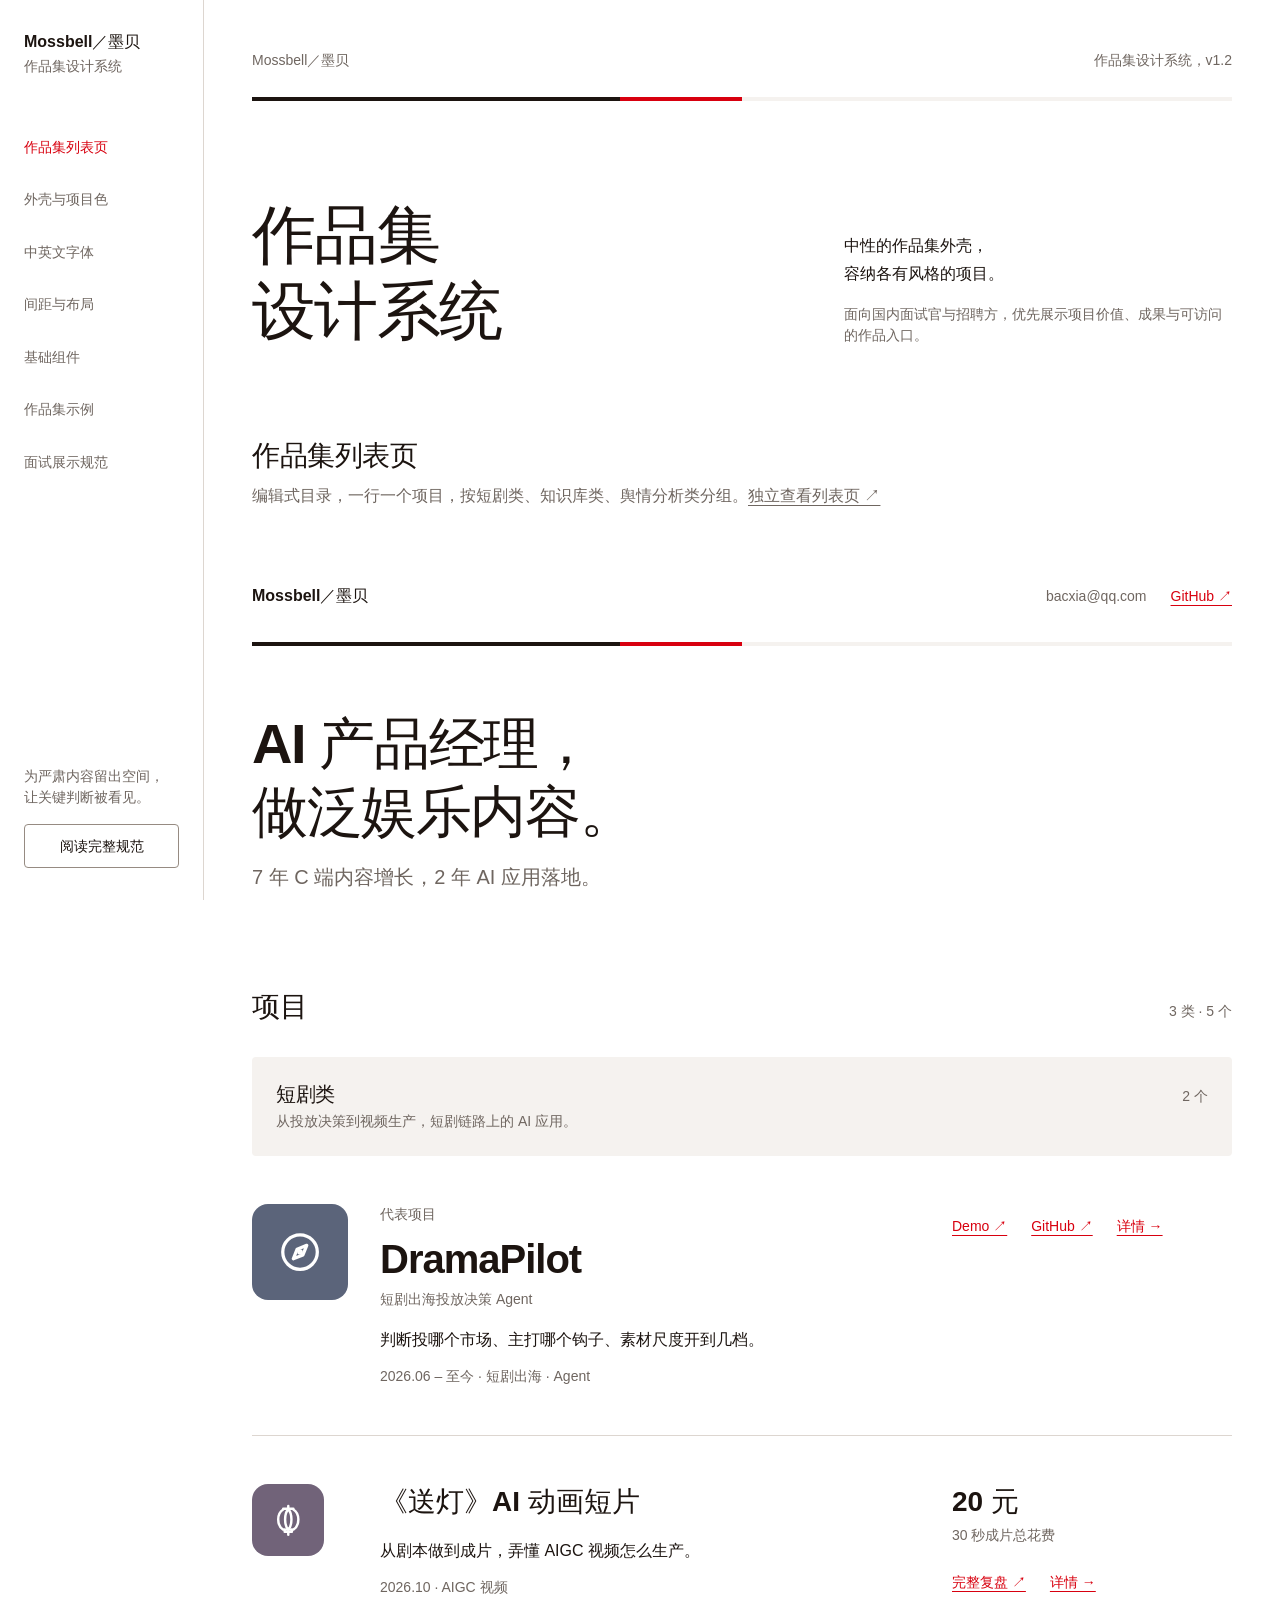
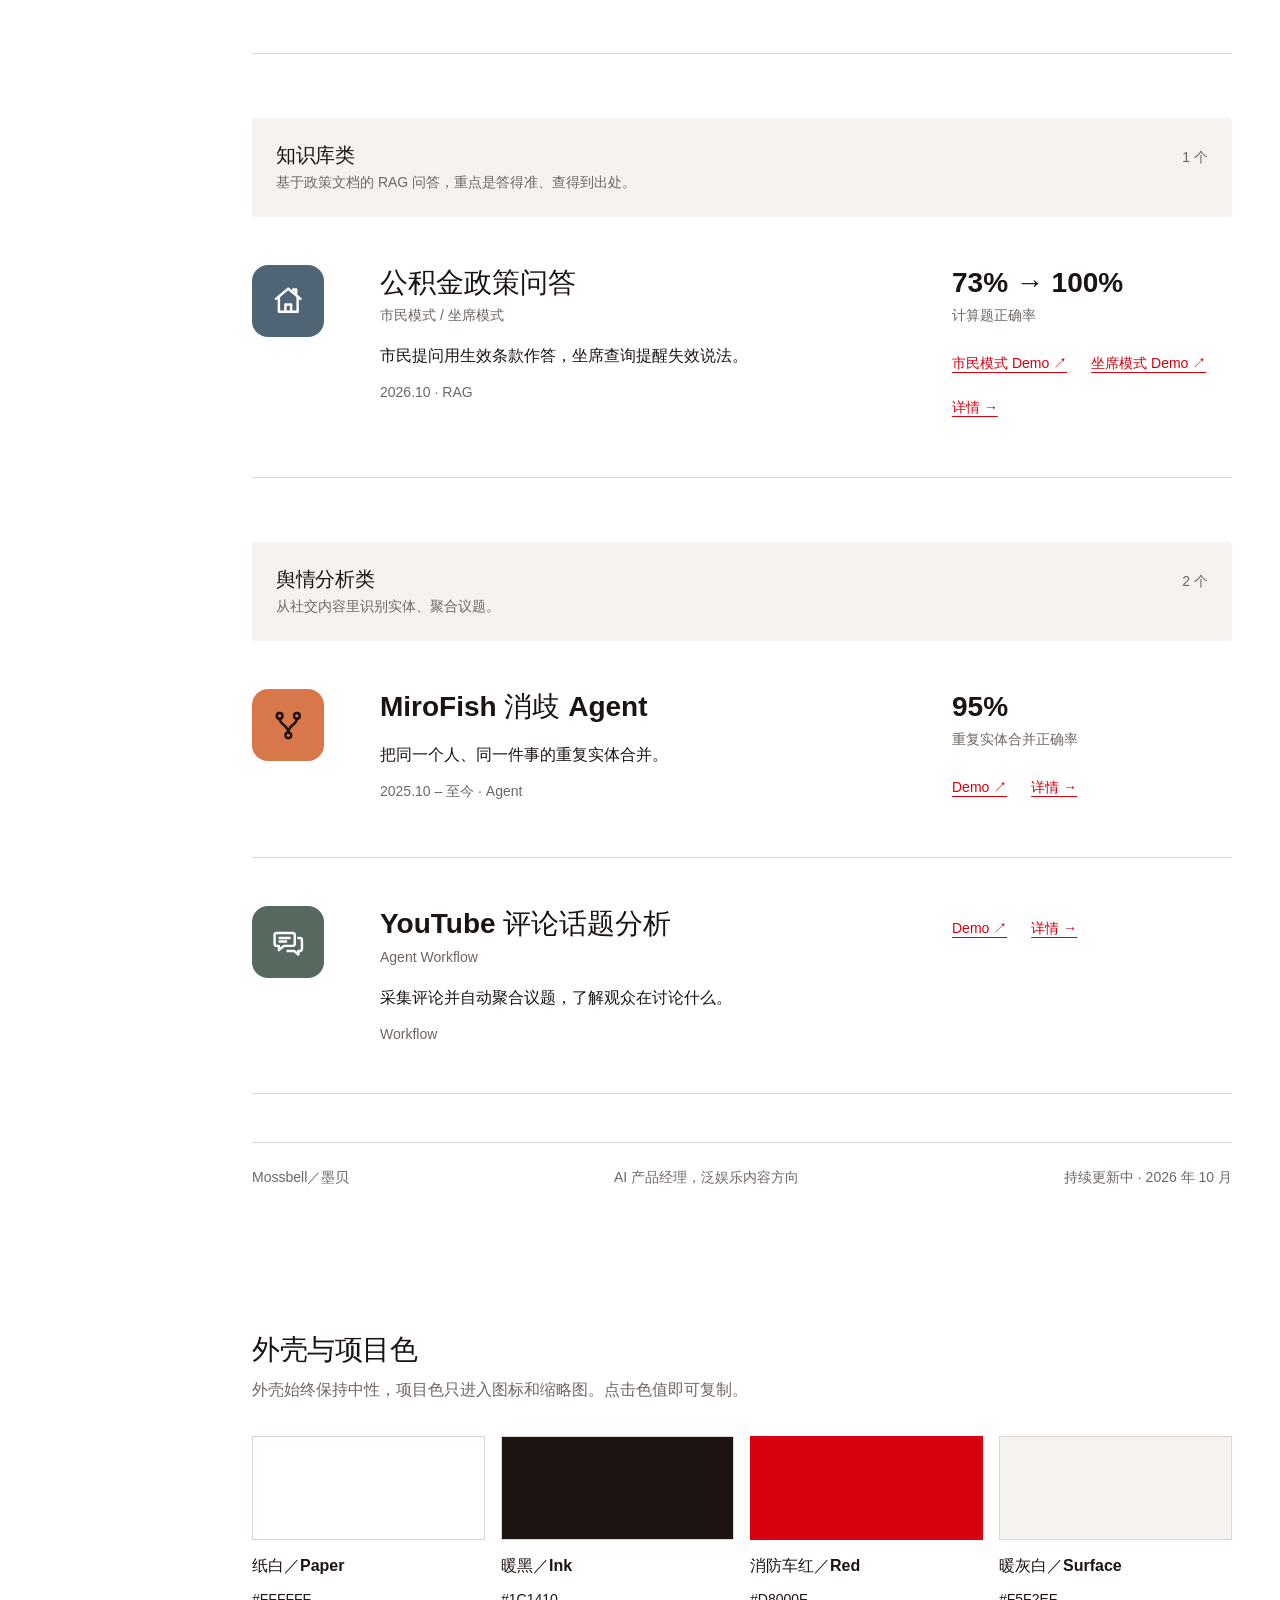
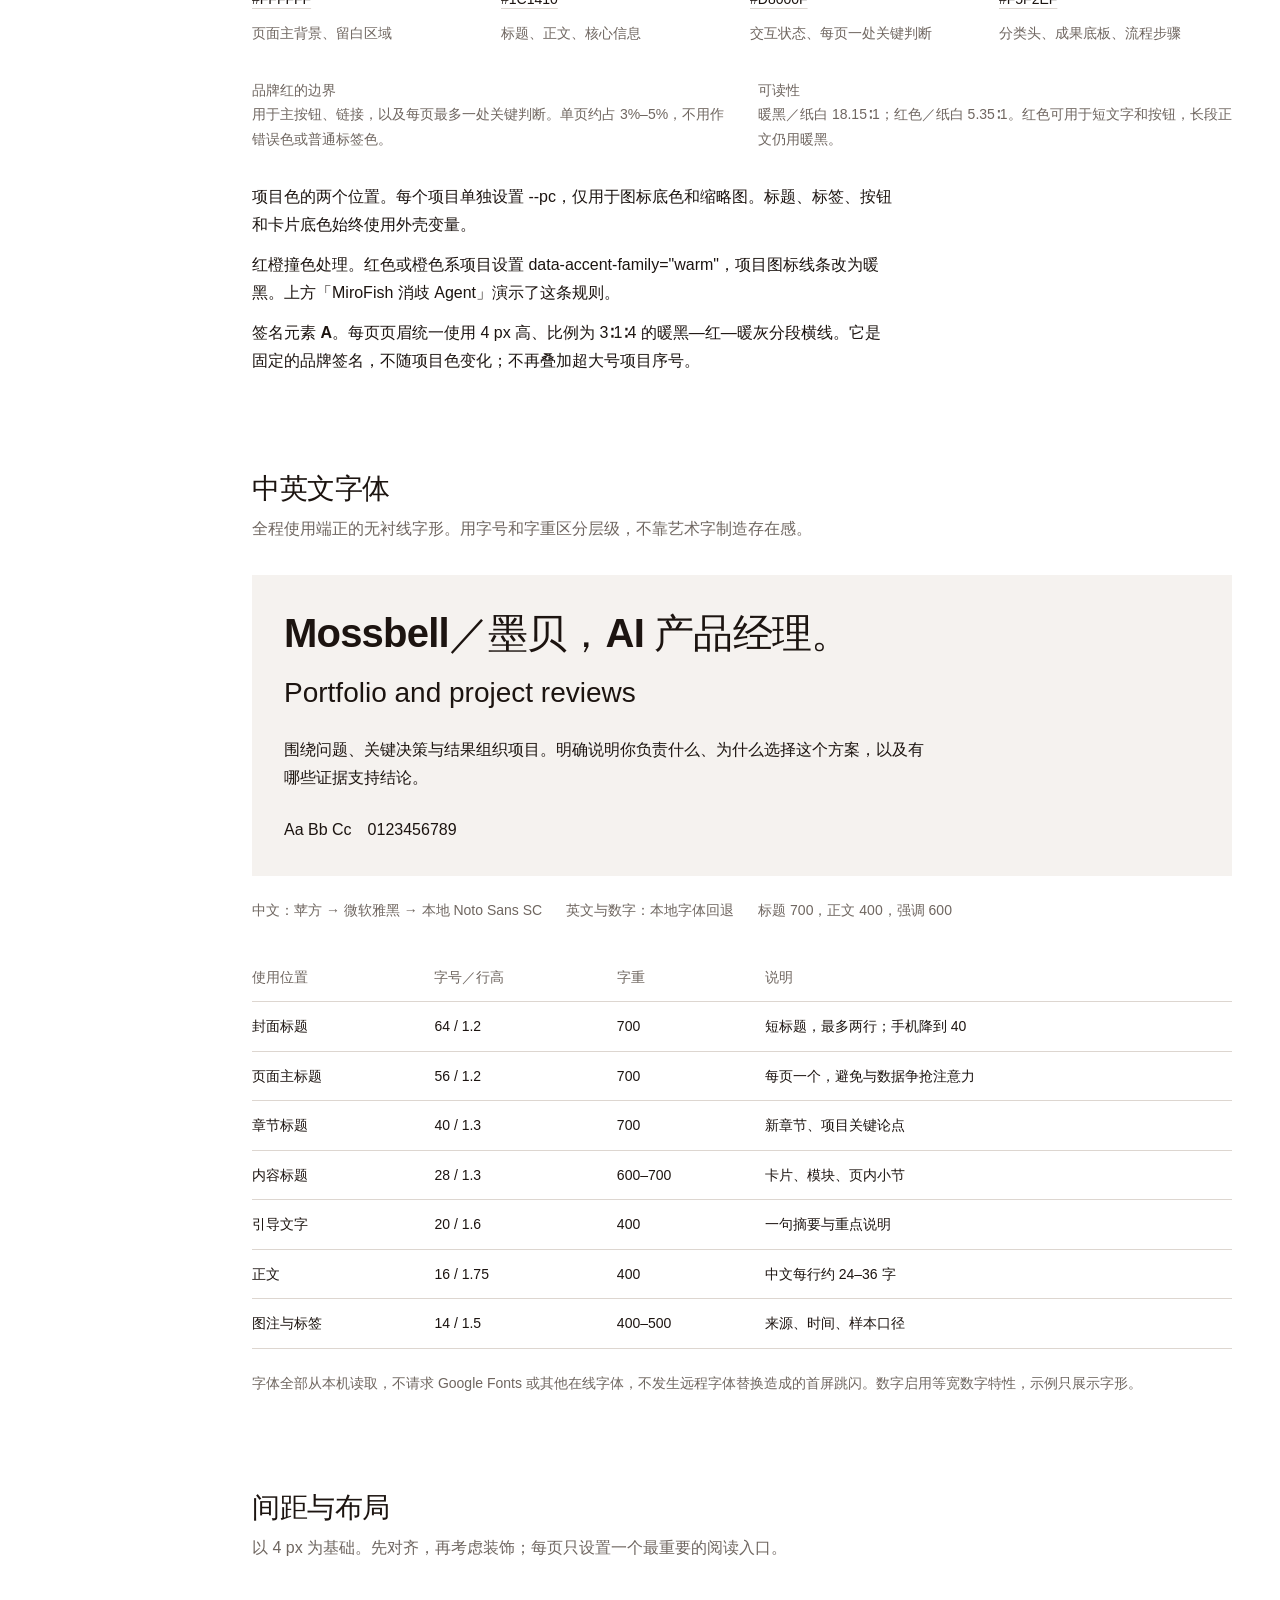
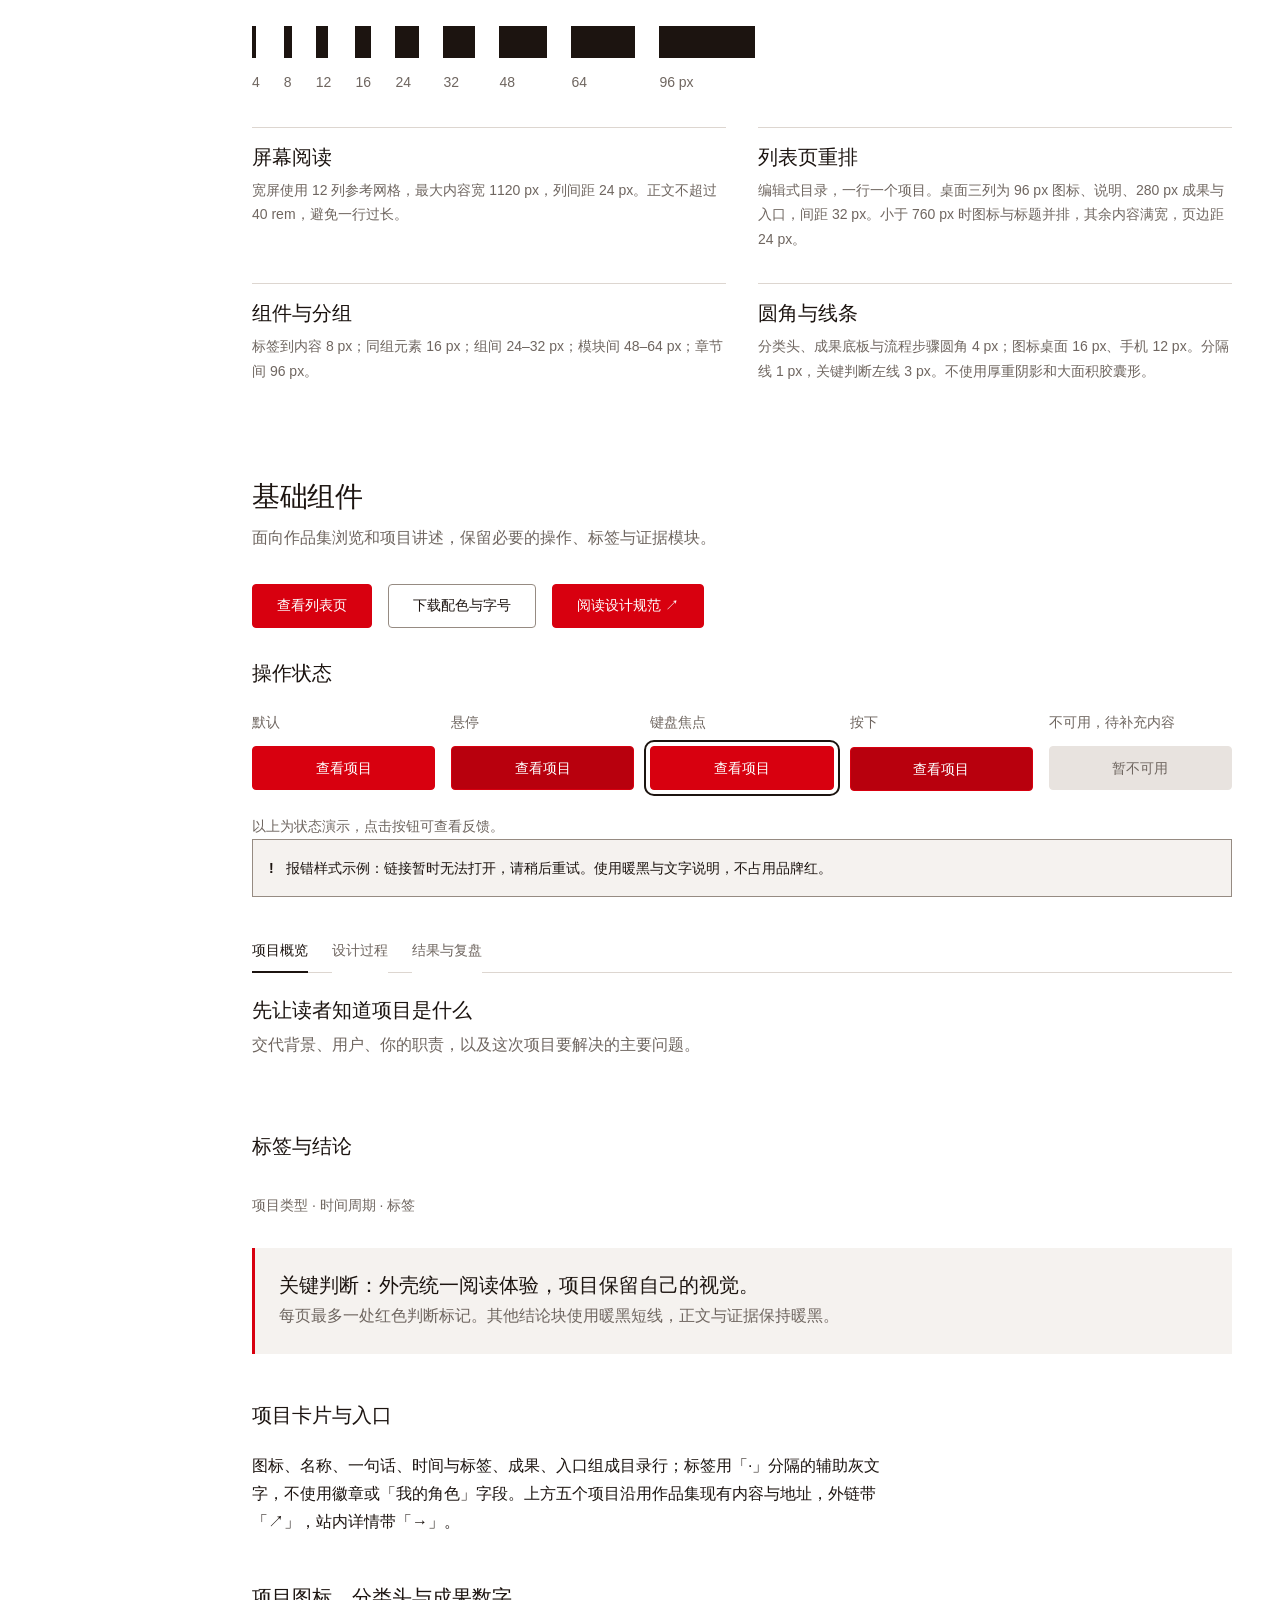
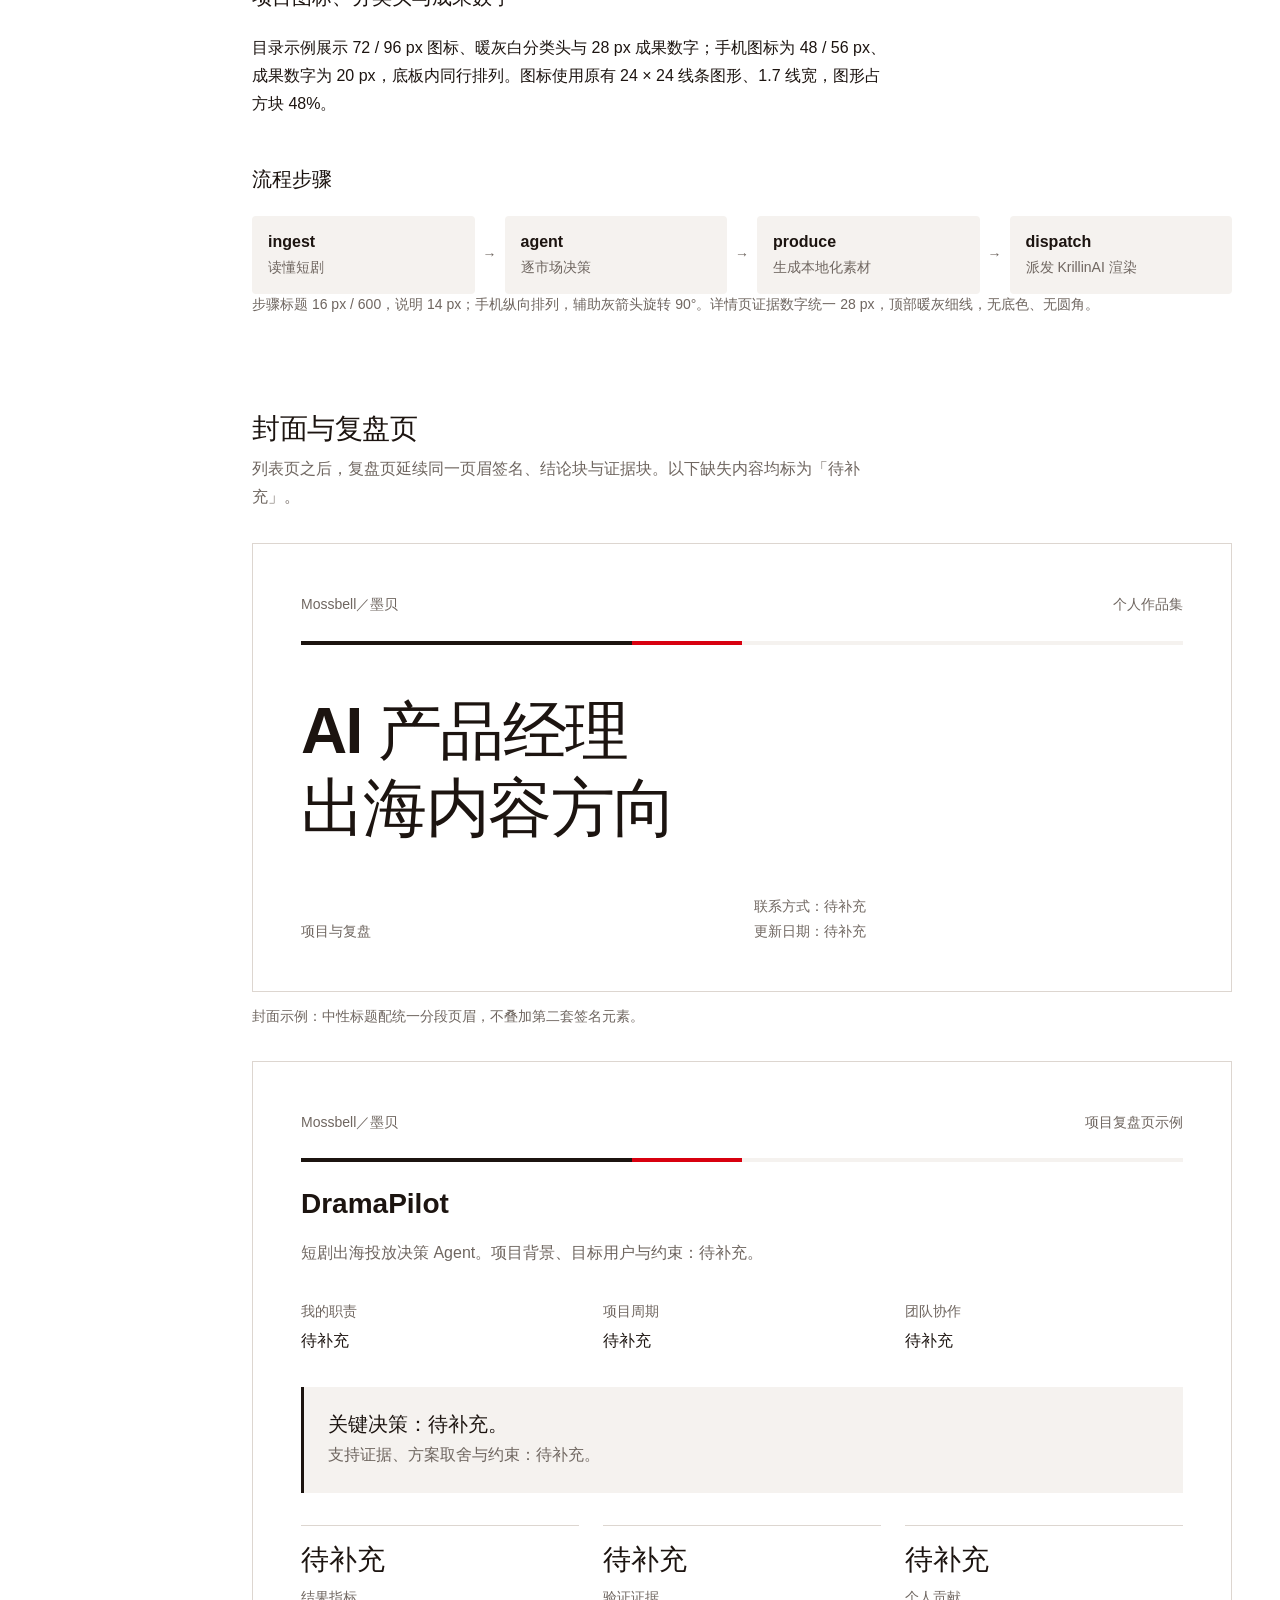
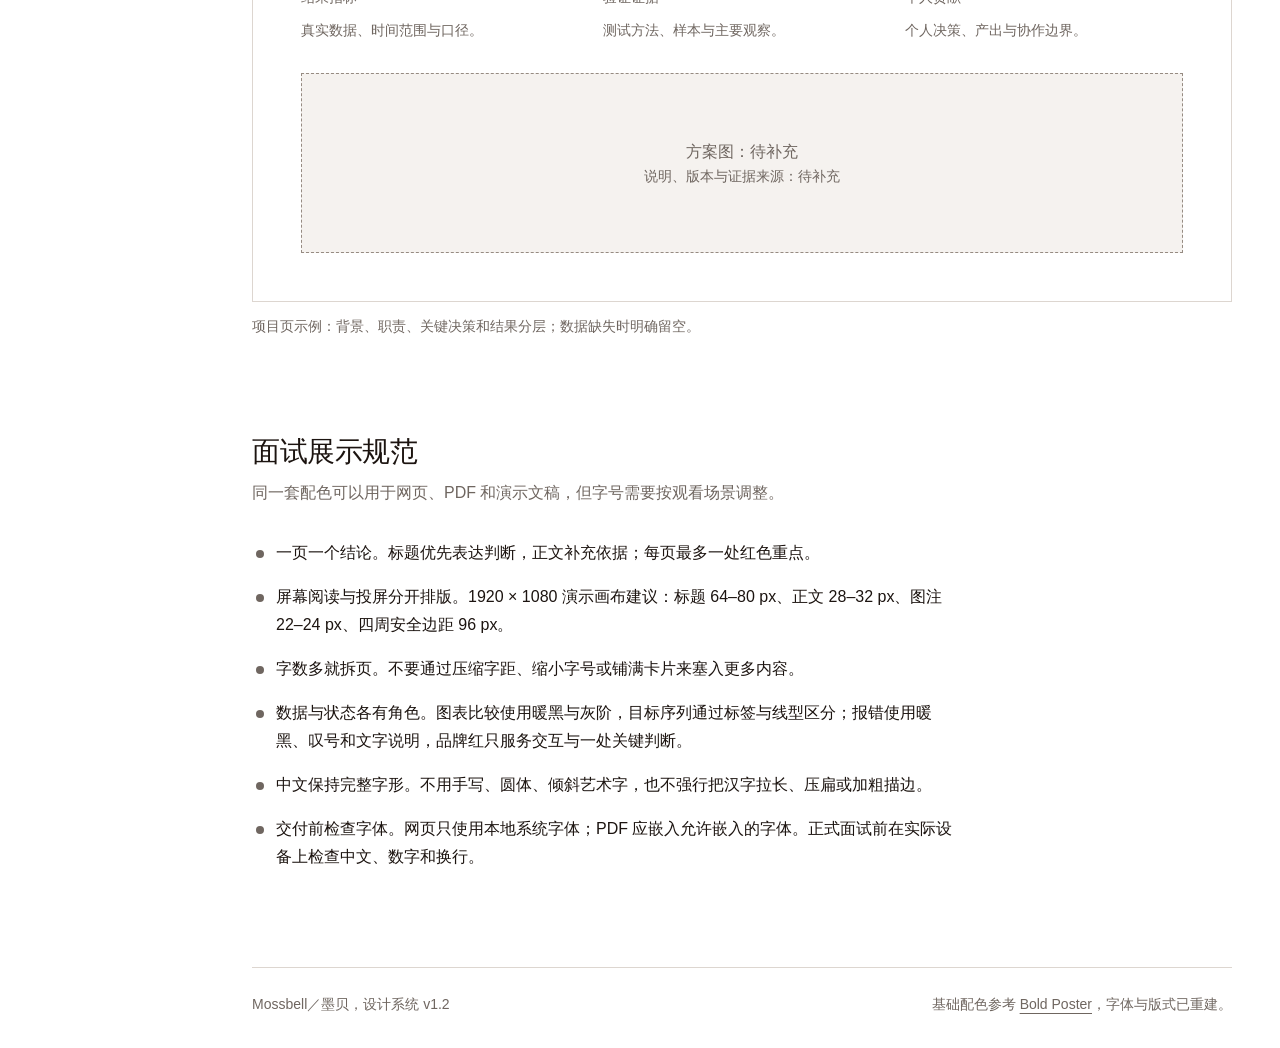
==== design-system/index.html @ 9df25ea1 "设计系统 v1.3 归入作品集仓库（design-system/） - 从本地 Codex 输出目录收进 index.html、components.css、tokens.css、tokens.jso" ====
<!doctype html>
<html lang="zh-CN">
<head>
  <meta charset="utf-8">
  <meta name="viewport" content="width=device-width, initial-scale=1">
  <meta name="description" content="Mossbell／墨贝，AI 产品经理，出海内容方向。作品集列表、项目卡片与个人设计系统。">
  <title>Mossbell／墨贝，作品集设计系统</title>
  <script>
    if (new URLSearchParams(location.search).get('view') === 'portfolio') {
      document.documentElement.dataset.view = 'portfolio';
      document.title = 'Mossbell／墨贝，项目作品集';
    }
  </script>
  <link rel="stylesheet" href="components.css">
</head>
<body>
  <a class="skip-link" href="#main">跳到正文</a>
  <aside class="rail">
    <a href="#main" class="rail-brand">Mossbell／墨贝<span>作品集设计系统</span></a>
    <nav aria-label="设计系统目录">
      <a href="#portfolio" aria-current="location">作品集列表页</a>
      <a href="#colors">外壳与项目色</a>
      <a href="#typography">中英文字体</a>
      <a href="#layout">间距与布局</a>
      <a href="#components">基础组件</a>
      <a href="#applications">作品集示例</a>
      <a href="#guidelines">面试展示规范</a>
    </nav>
    <div class="rail-bottom">
      <p class="caption muted">为严肃内容留出空间，<br>让关键判断被看见。</p>
      <a class="button button--secondary" href="design.md">阅读完整规范</a>
    </div>
  </aside>
  <main class="page" id="main">
    <div class="page-inner">
      <div class="doc-masthead"><div class="mast"><span>Mossbell／墨贝</span><span>作品集设计系统，v1.2</span></div><div class="brand-rule" aria-hidden="true"><span></span><span></span><span></span></div></div>
      <header class="hero">
        <div class="hero-grid">
          <h1>作品集<br>设计系统</h1>
          <div class="hero-note">
            <p>中性的作品集外壳，<br>容纳各有风格的项目。</p>
            <p class="caption muted">面向国内面试官与招聘方，优先展示项目价值、成果与可访问的作品入口。</p>
          </div>
        </div>
      </header>

      <section class="section portfolio-example" id="portfolio" aria-labelledby="portfolio-example-title">
        <header class="section-heading"><h2 id="portfolio-example-title">作品集列表页</h2><p>编辑式目录，一行一个项目，按短剧类、知识库类、舆情分析类分组。<a href="?view=portfolio">独立查看列表页 ↗</a></p></header>
<div class="portfolio-shell">
  <header class="portfolio-mast">
    <a class="portfolio-wordmark" href="#projects" data-back>Mossbell／墨贝</a>
    <span class="contact"><span class="mailtxt">bacxia@qq.com</span><a class="project-link" href="https://github.com/bacxia-web" target="_blank" rel="noopener noreferrer">GitHub ↗</a></span>
  </header>
  <div class="brand-rule"><span></span><span></span><span></span></div>

  <div id="view-home" data-view="home">
    <section class="portfolio-intro">
      <h1 class="portfolio-headline">AI 产品经理，<br>做泛娱乐内容。</h1>
      <p>7 年 C 端内容增长，2 年 AI 应用落地。</p>
    </section>
    <div class="portfolio-project-heading" id="projects"><h2>项目</h2><span>3 类 · 5 个</span></div>
    <section class="project-group">
      <header class="category-header"><div><h2>短剧类</h2><p>从投放决策到视频生产，短剧链路上的 AI 应用。</p></div><span>2 个</span></header>
      <article class="project-card project-card--featured">
        <div class="project-head"><div class="project-icon" style="--pc:#5B647A" aria-hidden="true"><svg viewBox="0 0 24 24" fill="none" stroke="currentColor" stroke-width="1.7" stroke-linecap="round" stroke-linejoin="round"><circle cx="12" cy="12" r="9"/><path d="M15.5 8.5l-2 5-5 2 2-5z"/><circle cx="12" cy="12" r="0.6" fill="currentColor"/></svg></div><div class="project-titles"><p class="project-kicker">代表项目</p><h3 class="project-title"><a href="#dramapilot" data-open="dramapilot">DramaPilot</a></h3><p class="project-subtitle">短剧出海投放决策 Agent</p></div></div>
        <div class="project-body"><p class="project-value">判断投哪个市场、主打哪个钩子、素材尺度开到几档。</p><p class="project-tags">2026.06 – 至今 · 短剧出海 · Agent</p></div>
        <div class="project-side"><div class="project-actions"><a class="project-link" href="https://bacxia-web.github.io/dramapilot/" target="_blank" rel="noopener noreferrer">Demo ↗</a><a class="project-link" href="https://github.com/bacxia-web/dramapilot" target="_blank" rel="noopener noreferrer">GitHub ↗</a><a class="project-link" href="#dramapilot" data-open="dramapilot">详情 →</a></div></div>
      </article>
      <article class="project-card">
        <div class="project-head"><div class="project-icon" style="--pc:#716379" aria-hidden="true"><svg viewBox="0 0 24 24" fill="none" stroke="currentColor" stroke-width="1.7" stroke-linecap="round" stroke-linejoin="round"><path d="M12 2v2"/><path d="M8.5 4h7"/><path d="M8.5 4.5C6 6 5 8.5 5 11.5s1 5.5 3.5 7h7c2.5-1.5 3.5-4 3.5-7s-1-5.5-3.5-7"/><path d="M12 4.5c-1.6 1.6-2.2 4-2.2 7s.6 5.4 2.2 7c1.6-1.6 2.2-4 2.2-7s-.6-5.4-2.2-7z"/><path d="M9.5 18.5v1.5h5v-1.5"/><path d="M12 20v2"/></svg></div><div class="project-titles"><h3 class="project-title"><a href="#songdeng" data-open="songdeng">《送灯》AI 动画短片</a></h3></div></div>
        <div class="project-body"><p class="project-value">从剧本做到成片，弄懂 AIGC 视频怎么生产。</p><p class="project-tags">2026.10 · AIGC 视频</p></div>
        <div class="project-side"><div class="project-metric"><b>20 元</b><span>30 秒成片总花费</span></div><div class="project-actions"><a class="project-link" href="https://claude.ai/artifact/AKAkkeycY9Vz9piFeL1i35" target="_blank" rel="noopener noreferrer">完整复盘 ↗</a><a class="project-link" href="#songdeng" data-open="songdeng">详情 →</a></div></div>
      </article>
    </section>

    <section class="project-group">
      <header class="category-header"><div><h2>知识库类</h2><p>基于政策文档的 RAG 问答，重点是答得准、查得到出处。</p></div><span>1 个</span></header>
      <article class="project-card">
        <div class="project-head"><div class="project-icon" style="--pc:#4F6475" aria-hidden="true"><svg viewBox="0 0 24 24" fill="none" stroke="currentColor" stroke-width="1.7" stroke-linecap="round" stroke-linejoin="round"><path d="M3.5 11L12 4l8.5 7"/><path d="M5.5 9.5V20h13V9.5"/><path d="M10 20v-5h4v5"/><path d="M15.5 6.2V4.5h2v3.3"/></svg></div><div class="project-titles"><h3 class="project-title"><a href="#housing-fund" data-open="housing-fund">公积金政策问答</a></h3><p class="project-subtitle">市民模式 / 坐席模式</p></div></div>
        <div class="project-body"><p class="project-value">市民提问用生效条款作答，坐席查询提醒失效说法。</p><p class="project-tags">2026.10 · RAG</p></div>
        <div class="project-side"><div class="project-metric"><b>73% → 100%</b><span>计算题正确率</span></div><div class="project-actions"><a class="project-link" href="https://udify.app/chat/VSRTF28HFS4vVqmw" target="_blank" rel="noopener noreferrer">市民模式 Demo ↗</a><a class="project-link" href="https://udify.app/chat/d6lBpDCqiYpZsMNn" target="_blank" rel="noopener noreferrer">坐席模式 Demo ↗</a><a class="project-link" href="#housing-fund" data-open="housing-fund">详情 →</a></div></div>
      </article>
    </section>

    <section class="project-group">
      <header class="category-header"><div><h2>舆情分析类</h2><p>从社交内容里识别实体、聚合议题。</p></div><span>2 个</span></header>
      <article class="project-card" data-accent-family="warm">
        <div class="project-head"><div class="project-icon" style="--pc:#D8784A" aria-hidden="true"><svg viewBox="0 0 24 24" fill="none" stroke="currentColor" stroke-width="1.7" stroke-linecap="round" stroke-linejoin="round"><circle cx="6" cy="5.5" r="2"/><circle cx="18" cy="5.5" r="2"/><circle cx="12" cy="19" r="2"/><path d="M6 7.5c0 4 6 4.5 6 9.5"/><path d="M18 7.5c0 4-6 4.5-6 9.5"/></svg></div><div class="project-titles"><h3 class="project-title"><a href="#mirofish" data-open="mirofish">MiroFish 消歧 Agent</a></h3></div></div>
        <div class="project-body"><p class="project-value">把同一个人、同一件事的重复实体合并。</p><p class="project-tags">2025.10 – 至今 · Agent</p></div>
        <div class="project-side"><div class="project-metric"><b>95%</b><span>重复实体合并正确率</span></div><div class="project-actions"><a class="project-link" href="https://bit.ly/mirofish-demo" target="_blank" rel="noopener noreferrer">Demo ↗</a><a class="project-link" href="#mirofish" data-open="mirofish">详情 →</a></div></div>
      </article>
      <article class="project-card">
        <div class="project-head"><div class="project-icon" style="--pc:#55695F" aria-hidden="true"><svg viewBox="0 0 24 24" fill="none" stroke="currentColor" stroke-width="1.7" stroke-linecap="round" stroke-linejoin="round"><path d="M4 5.5h11a1.5 1.5 0 0 1 1.5 1.5v6A1.5 1.5 0 0 1 15 14.5H9l-3.5 3v-3H4A1.5 1.5 0 0 1 2.5 13V7A1.5 1.5 0 0 1 4 5.5z"/><path d="M19 9h1A1.5 1.5 0 0 1 21.5 10.5v6A1.5 1.5 0 0 1 20 18h-1v2.5L16 18h-4.5"/><path d="M6 9h7M6 11.5h4.5"/></svg></div><div class="project-titles"><h3 class="project-title"><a href="#youtube" data-open="youtube">YouTube 评论话题分析</a></h3><p class="project-subtitle">Agent Workflow</p></div></div>
        <div class="project-body"><p class="project-value">采集评论并自动聚合议题，了解观众在讨论什么。</p><p class="project-tags">Workflow</p></div>
        <div class="project-side"><div class="project-actions"><a class="project-link" href="https://bit.ly/ytb-insight" target="_blank" rel="noopener noreferrer">Demo ↗</a><a class="project-link" href="#youtube" data-open="youtube">详情 →</a></div></div>
      </article>
    </section>

  </div>

  <article class="detail" id="view-dramapilot" data-view="dramapilot" hidden>
    <a class="project-link" href="#projects" data-back>← 全部项目</a>
    <header class="dhead"><div class="project-icon project-icon--large" style="--pc:#5B647A" aria-hidden="true"><svg viewBox="0 0 24 24" fill="none" stroke="currentColor" stroke-width="1.7" stroke-linecap="round" stroke-linejoin="round"><circle cx="12" cy="12" r="9"/><path d="M15.5 8.5l-2 5-5 2 2-5z"/><circle cx="12" cy="12" r="0.6" fill="currentColor"/></svg></div><div class="project-titles"><h1>DramaPilot · 短剧出海投放决策 Agent</h1><p class="project-tags">2026.06 – 至今 · 短剧出海 · Agent</p></div></header>
    <p class="dsum">给一部国内短剧，Agent 盘点它的钩子，判断投哪个市场、主打哪个钩子、素材尺度开到几档，采纳后一键生成本地化素材并派发渲染。</p>
    <div class="project-actions dlinks"><a class="button" href="https://bacxia-web.github.io/dramapilot/" target="_blank" rel="noopener noreferrer">Demo ↗</a><a class="button button--secondary" href="https://github.com/bacxia-web/dramapilot" target="_blank" rel="noopener noreferrer">GitHub ↗</a></div>
    <section class="dsec"><h2>核心逻辑</h2><div class="mode"><div class="flow-steps"><div class="flow-step"><strong>ingest</strong><span>读懂短剧</span></div><span class="flow-arrow" aria-hidden="true">→</span><div class="flow-step"><strong>agent</strong><span>逐市场决策</span></div><span class="flow-arrow" aria-hidden="true">→</span><div class="flow-step"><strong>produce</strong><span>生成本地化素材</span></div><span class="flow-arrow" aria-hidden="true">→</span><div class="flow-step"><strong>dispatch</strong><span>派发 KrillinAI 渲染</span></div></div></div></section><section class="dsec"><h2>关键做法与取舍</h2><div class="callout callout--key"><strong>切决策，不卷生成</strong><p>渲染交给开源 KrillinAI，自己只做决策层。</p></div><div class="mode"><ul class="note-list"><li>4 段全链路打通。</li><li>4 × 5 级：爽 / 恨 / 欲 / 贪四类情绪钩子，按 1–5 级打强度。</li><li>每个市场出 2 版素材：激进冲量版和保守保户版。</li><li>钩子强度 × 平台合规双维评估：合规风险超过 3 级的钩子在该市场禁用，换钩子再投，不直接否掉市场。</li><li>从业者访谈后改方向：投手要的是把尺度推到平台红线，v2 把「敏感点提示」改成分市场的钩子资产；AI-as-Judge 自检乐观偏差和红线越界，并估算 ROAS 与成本。</li></ul></div></section>
  </article>
  <article class="detail" id="view-songdeng" data-view="songdeng" hidden>
    <a class="project-link" href="#projects" data-back>← 全部项目</a>
    <header class="dhead"><div class="project-icon project-icon--large" style="--pc:#716379" aria-hidden="true"><svg viewBox="0 0 24 24" fill="none" stroke="currentColor" stroke-width="1.7" stroke-linecap="round" stroke-linejoin="round"><path d="M12 2v2"/><path d="M8.5 4h7"/><path d="M8.5 4.5C6 6 5 8.5 5 11.5s1 5.5 3.5 7h7c2.5-1.5 3.5-4 3.5-7s-1-5.5-3.5-7"/><path d="M12 4.5c-1.6 1.6-2.2 4-2.2 7s.6 5.4 2.2 7c1.6-1.6 2.2-4 2.2-7s-.6-5.4-2.2-7z"/><path d="M9.5 18.5v1.5h5v-1.5"/><path d="M12 20v2"/></svg></div><div class="project-titles"><h1>《送灯》AI 动画短片全流程实操</h1><p class="project-tags">2026.10 · AIGC 视频</p></div></header>
    <p class="dsum">为了弄懂 AIGC 视频怎么生产，从剧本做到成片：30 秒、4 个镜头、原创角色。</p>
    <div class="project-actions dlinks"><a class="button" href="https://claude.ai/artifact/AKAkkeycY9Vz9piFeL1i35" target="_blank" rel="noopener noreferrer">完整复盘 ↗</a></div>
    <section class="dsec"><h2>核心逻辑</h2><div class="mode"><div class="flow-steps"><div class="flow-step"><strong>剧本与分镜</strong></div><span class="flow-arrow" aria-hidden="true">→</span><div class="flow-step"><strong>角色与比例设定图</strong></div><span class="flow-arrow" aria-hidden="true">→</span><div class="flow-step"><strong>首帧图</strong></div><span class="flow-arrow" aria-hidden="true">→</span><div class="flow-step"><strong>图生视频</strong></div><span class="flow-arrow" aria-hidden="true">→</span><div class="flow-step"><strong>剪辑配音</strong></div></div></div></section><section class="dsec"><h2>亮点数据</h2><div class="evidence"><div class="evidence-item"><b class="evidence-value">30 秒</b><p>成片，4 个镜头、原创角色</p></div><div class="evidence-item"><b class="evidence-value">20 元</b><p>总花费，主要花在视频的反复抽卡上</p></div></div></section><section class="dsec"><h2>关键做法与取舍</h2><div class="callout callout--key"><strong>先定完所有首帧，再批量生成视频</strong><p>改图便宜，改视频贵。</p></div><div class="mode"><ul class="note-list"><li>次要角色也要提前做设定图：三角色同框的镜头抽了 4 次才成，原因是没定身高比例、背景道具没做设定。</li></ul></div></section>
  </article>
  <article class="detail" id="view-housing-fund" data-view="housing-fund" hidden>
    <a class="project-link" href="#projects" data-back>← 全部项目</a>
    <header class="dhead"><div class="project-icon project-icon--large" style="--pc:#4F6475" aria-hidden="true"><svg viewBox="0 0 24 24" fill="none" stroke="currentColor" stroke-width="1.7" stroke-linecap="round" stroke-linejoin="round"><path d="M3.5 11L12 4l8.5 7"/><path d="M5.5 9.5V20h13V9.5"/><path d="M10 20v-5h4v5"/><path d="M15.5 6.2V4.5h2v3.3"/></svg></div><div class="project-titles"><h1>公积金政策问答</h1><p class="project-tags">2026.10 · RAG</p></div></header>
    <p class="dsum">同一个知识库、两种用法：市民模式过滤失效条款，坐席模式把它找出来标红。</p>
    <div class="project-actions dlinks"><a class="button" href="https://udify.app/chat/VSRTF28HFS4vVqmw" target="_blank" rel="noopener noreferrer">市民模式 Demo ↗</a><a class="button button--secondary" href="https://udify.app/chat/d6lBpDCqiYpZsMNn" target="_blank" rel="noopener noreferrer">坐席模式 Demo ↗</a></div>
    <section class="dsec"><h2>核心逻辑</h2><div class="mode"><h3>市民模式</h3><p class="mode-sum">基于 Dify 搭建的北京住房公积金政策问答，市民直接提问，只用生效条款作答、注明出处，缺信息先追问，答不了转人工。</p><div class="flow-steps"><div class="flow-step"><strong>问题分类</strong><span>政策咨询 / 分中心缴存 / 个人查询 / 超出范围 / 违规套取</span></div><span class="flow-arrow" aria-hidden="true">→</span><div class="flow-step"><strong>按元数据检索</strong><span>只取生效、且非国管体系的条款</span></div><span class="flow-arrow" aria-hidden="true">→</span><div class="flow-step"><strong>代码计算额度</strong><span>先提取参数</span></div><span class="flow-arrow" aria-hidden="true">→</span><div class="flow-step"><strong>大模型按依据作答</strong><span>标注来源</span></div></div></div><div class="mode"><h3>坐席模式</h3><p class="mode-sum">给 12329 热线坐席用的辅助助手，输入市民诉求，输出参考答案、原文出处、推荐话术，并提醒哪些说法已失效。</p><div class="flow-steps"><div class="flow-step"><strong>坐席录入诉求</strong></div><span class="flow-arrow" aria-hidden="true">→</span><div class="flow-step"><strong>检索</strong><span>不过滤失效条款，故意找出旧规定</span></div><span class="flow-arrow" aria-hidden="true">→</span><div class="flow-step"><strong>代码计算额度</strong></div><span class="flow-arrow" aria-hidden="true">→</span><div class="flow-step"><strong>按固定五段输出</strong><span>诉求 / 参考答案 / 推荐话术 / 需追问 / 已失效条款提醒</span></div></div></div></section><section class="dsec"><h2>亮点数据</h2><div class="evidence"><div class="evidence-item"><b class="evidence-value">73% → 100%</b><p>计算题正确率（5 道计算题 × 每题 3 次），把装修提取、贷款额度、租房提取的公式计算从大模型交给代码</p></div><div class="evidence-item"><b class="evidence-value">9/9</b><p>陷阱题实测全部通过（含过期条款、计算、体系分流、拒答、追问、坐席题）</p></div><div class="evidence-item"><b class="evidence-value">约 12 秒</b><p>平均响应时间，推理强度调低后，原来约 30 秒</p></div></div><p class="note">8 个官方来源整理成 46 条政策，其中 3 条已失效并标注替代关系。</p></section><section class="dsec"><h2>关键做法与取舍</h2><div class="callout callout--key"><strong>同一个知识库、两种用法</strong><p>市民模式把失效条款过滤掉，坐席模式把它找出来标红。</p></div><div class="mode"><h3>市民模式</h3><ul class="note-list"><li>每条政策带元数据：发布日期、生效 / 失效、适用体系（北京市 / 国管 / 全国）、来源类型（官方原文 / 媒体转述）。</li><li>实测发现：不开过滤时，已失效的「无发票每月 1500 元」条款在检索结果中排第 2；开启过滤后不再出现。</li><li>查个人数据、超出范围、违规套取三类问题走固定话术，不经过大模型。</li></ul></div><div class="mode"><h3>坐席模式</h3><ul class="note-list"><li>市民可能拿着旧说法来问（例如「以前每季度到账 4500 元」），坐席需要知道旧规定是什么、被哪条替代。</li><li>回答给坐席看，不直接给市民，中间有人把关。</li></ul></div></section><section class="dsec"><h2>踩过的坑</h2><ul class="note-list"><li>元数据手工填错（来源编号、日期）→ 结论：生产环境应由系统按字段自动生成标签。</li><li>免费向量额度用完导致检索全空 → 换向量模型后维度不匹配 → 重建知识库。</li><li>提速后模型先写结论再算，出现「先写 30 万再改口 25 万」→ 做对照实验，计算交给代码。</li><li>免费的 Flash 模型拥堵，实测比旗舰模型还慢 → 选模型看实测而不是看名字。</li></ul></section><p class="notice">个人作品演示，非官方服务，政策以北京住房公积金管理中心公布为准。</p>
  </article>
  <article class="detail" id="view-mirofish" data-view="mirofish" data-accent-family="warm" hidden>
    <a class="project-link" href="#projects" data-back>← 全部项目</a>
    <header class="dhead"><div class="project-icon project-icon--large" style="--pc:#D8784A" aria-hidden="true"><svg viewBox="0 0 24 24" fill="none" stroke="currentColor" stroke-width="1.7" stroke-linecap="round" stroke-linejoin="round"><circle cx="6" cy="5.5" r="2"/><circle cx="18" cy="5.5" r="2"/><circle cx="12" cy="19" r="2"/><path d="M6 7.5c0 4 6 4.5 6 9.5"/><path d="M18 7.5c0 4-6 4.5-6 9.5"/></svg></div><div class="project-titles"><h1>MiroFish 消歧 Agent</h1><p class="project-tags">2025.10 – 至今 · Agent</p></div></header>
    <p class="dsum">社交舆论模拟系统里的实体消歧模块，把同一个人、同一件事的重复实体合并。</p>
    <div class="project-actions dlinks"><a class="button" href="https://bit.ly/mirofish-demo" target="_blank" rel="noopener noreferrer">Demo ↗</a></div>
    <section class="dsec"><h2>核心逻辑</h2><div class="mode"><div class="flow-steps"><div class="flow-step"><strong>消歧</strong></div><span class="flow-arrow" aria-hidden="true">→</span><div class="flow-step"><strong>决策</strong></div><span class="flow-arrow" aria-hidden="true">→</span><div class="flow-step"><strong>执行</strong></div></div></div><p class="note">关键节点留人工确认（human-in-the-loop）。</p></section><section class="dsec"><h2>亮点数据</h2><div class="evidence"><div class="evidence-item"><b class="evidence-value">95%</b><p>重复实体合并正确率</p></div><div class="evidence-item"><b class="evidence-value">−31%</b><p>Token 用量</p></div><div class="evidence-item"><b class="evidence-value">−46%</b><p>调用费用</p></div></div></section><section class="dsec"><h2>关键做法与取舍</h2><div class="callout callout--key"><strong>先建评估再迭代</strong><p>开发前先定正确率口径和测试集。</p></div><div class="mode"><ul class="note-list"><li>分环节核算 ROI，从三处降本：上下文（长文本先摘要、只传核心项）、步骤（裁掉不必要环节）、调度（批量并发、公共缓存、动态提前跳轮）。</li></ul></div></section>
  </article>
  <article class="detail" id="view-youtube" data-view="youtube" hidden>
    <a class="project-link" href="#projects" data-back>← 全部项目</a>
    <header class="dhead"><div class="project-icon project-icon--large" style="--pc:#55695F" aria-hidden="true"><svg viewBox="0 0 24 24" fill="none" stroke="currentColor" stroke-width="1.7" stroke-linecap="round" stroke-linejoin="round"><path d="M4 5.5h11a1.5 1.5 0 0 1 1.5 1.5v6A1.5 1.5 0 0 1 15 14.5H9l-3.5 3v-3H4A1.5 1.5 0 0 1 2.5 13V7A1.5 1.5 0 0 1 4 5.5z"/><path d="M19 9h1A1.5 1.5 0 0 1 21.5 10.5v6A1.5 1.5 0 0 1 20 18h-1v2.5L16 18h-4.5"/><path d="M6 9h7M6 11.5h4.5"/></svg></div><div class="project-titles"><h1>YouTube 评论话题分析</h1><p class="project-tags">Workflow</p></div></header>
    <p class="dsum">采集一个视频下的评论，自动聚合成议题，告诉你观众在讨论什么。</p>
    <div class="project-actions dlinks"><a class="button" href="https://bit.ly/ytb-insight" target="_blank" rel="noopener noreferrer">Demo ↗</a></div>
    <section class="dsec"><h2>核心逻辑</h2><div class="mode"><div class="flow-steps"><div class="flow-step"><strong>调度层</strong></div><span class="flow-arrow" aria-hidden="true">→</span><div class="flow-step"><strong>推理层</strong><span>本地 Qwen</span></div><span class="flow-arrow" aria-hidden="true">→</span><div class="flow-step"><strong>工具层</strong><span>YouTube Data API</span></div></div></div></section><section class="dsec"><h2>关键做法与取舍</h2><div class="callout callout--key"><strong>换场景只换工具层</strong><p>调度、推理、工具三层分开，换一个场景只需替换工具层。</p></div><div class="mode"><ul class="note-list"><li>2 个已验证场景：播客总结、评论议题聚合。</li><li>0 元成本：推理跑在本地 Qwen，采集用官方免费 API。</li><li>失败归因机制：每次失败都能定位是调度、推理还是工具出的问题。</li><li>小红书评论采集被风控卡住后，转到有官方 API 的 YouTube。</li></ul></div></section>
  </article>

  <footer class="portfolio-footer"><span>Mossbell／墨贝</span><span class="mail">bacxia@qq.com</span><span>AI 产品经理，泛娱乐内容方向</span><span>持续更新中 · 2026 年 10 月</span></footer>
</div>
      </section>

      <section class="section" id="colors" aria-labelledby="colors-title">
        <header class="section-heading"><h2 id="colors-title">外壳与项目色</h2><p>外壳始终保持中性，项目色只进入图标和缩略图。点击色值即可复制。</p></header>
        <div class="palette">
          <article class="palette-item"><div class="swatch swatch--paper"></div><h3>纸白／Paper</h3><button class="copy-hex" data-copy="#FFFFFF" aria-label="复制纸白色值 #FFFFFF">#FFFFFF</button><p>页面主背景、留白区域</p></article>
          <article class="palette-item"><div class="swatch swatch--ink"></div><h3>暖黑／Ink</h3><button class="copy-hex" data-copy="#1C1410" aria-label="复制暖黑色值 #1C1410">#1C1410</button><p>标题、正文、核心信息</p></article>
          <article class="palette-item"><div class="swatch swatch--accent"></div><h3>消防车红／Red</h3><button class="copy-hex" data-copy="#D8000F" aria-label="复制消防车红色值 #D8000F">#D8000F</button><p>交互状态、每页一处关键判断</p></article>
          <article class="palette-item"><div class="swatch swatch--surface"></div><h3>暖灰白／Surface</h3><button class="copy-hex" data-copy="#F5F2EF" aria-label="复制暖灰白色值 #F5F2EF">#F5F2EF</button><p>分类头、成果底板、流程步骤</p></article>
        </div>
        <div class="usage-note">
          <p><strong>品牌红的边界</strong><br>用于主按钮、链接，以及每页最多一处关键判断。单页约占 3%–5%，不用作错误色或普通标签色。</p>
          <p><strong>可读性</strong><br>暖黑／纸白 18.15∶1；红色／纸白 5.35∶1。红色可用于短文字和按钮，长段正文仍用暖黑。</p>
        </div>
        <div class="project-policy body-copy"><p><strong>项目色的两个位置。</strong>每个项目单独设置 <code>--pc</code>，仅用于图标底色和缩略图。标题、标签、按钮和卡片底色始终使用外壳变量。</p><p><strong>红橙撞色处理。</strong>红色或橙色系项目设置 <code>data-accent-family="warm"</code>，项目图标线条改为暖黑。上方「MiroFish 消歧 Agent」演示了这条规则。</p><p><strong>签名元素 A。</strong>每页页眉统一使用 4 px 高、比例为 3∶1∶4 的暖黑—红—暖灰分段横线。它是固定的品牌签名，不随项目色变化；不再叠加超大号项目序号。</p></div>
      </section>

      <section class="section" id="typography" aria-labelledby="type-title">
        <header class="section-heading"><h2 id="type-title">中英文字体</h2><p>全程使用端正的无衬线字形。用字号和字重区分层级，不靠艺术字制造存在感。</p></header>
        <div class="type-specimen">
          <p class="type-cn">Mossbell／墨贝，AI 产品经理。</p>
          <p class="type-en" lang="en">Portfolio and project reviews</p>
          <p class="type-sample">围绕问题、关键决策与结果组织项目。明确说明你负责什么、为什么选择这个方案，以及有哪些证据支持结论。</p>
          <p class="type-sample tnum">Aa Bb Cc　0123456789</p>
        </div>
        <div class="font-caption caption muted"><span>中文：苹方 → 微软雅黑 → 本地 Noto Sans SC</span><span>英文与数字：本地字体回退</span><span>标题 700，正文 400，强调 600</span></div>
        <table class="spec-table">
          <caption class="print-note">屏幕版字号体系，单位为 CSS 像素</caption>
          <thead><tr><th scope="col">使用位置</th><th scope="col">字号／行高</th><th scope="col">字重</th><th scope="col" class="desktop-only">说明</th></tr></thead>
          <tbody>
            <tr><td>封面标题</td><td>64 / 1.2</td><td>700</td><td class="desktop-only">短标题，最多两行；手机降到 40</td></tr>
            <tr><td>页面主标题</td><td>56 / 1.2</td><td>700</td><td class="desktop-only">每页一个，避免与数据争抢注意力</td></tr>
            <tr><td>章节标题</td><td>40 / 1.3</td><td>700</td><td class="desktop-only">新章节、项目关键论点</td></tr>
            <tr><td>内容标题</td><td>28 / 1.3</td><td>600–700</td><td class="desktop-only">卡片、模块、页内小节</td></tr>
            <tr><td>引导文字</td><td>20 / 1.6</td><td>400</td><td class="desktop-only">一句摘要与重点说明</td></tr>
            <tr><td>正文</td><td>16 / 1.75</td><td>400</td><td class="desktop-only">中文每行约 24–36 字</td></tr>
            <tr><td>图注与标签</td><td>14 / 1.5</td><td>400–500</td><td class="desktop-only">来源、时间、样本口径</td></tr>
          </tbody>
        </table>
        <p class="caption muted" style="margin-top:var(--space-md)">字体全部从本机读取，不请求 Google Fonts 或其他在线字体，不发生远程字体替换造成的首屏跳闪。数字启用等宽数字特性，示例只展示字形。</p>
      </section>

      <section class="section" id="layout" aria-labelledby="layout-title">
        <header class="section-heading"><h2 id="layout-title">间距与布局</h2><p>以 4 px 为基础。先对齐，再考虑装饰；每页只设置一个最重要的阅读入口。</p></header>
        <div class="spacing-scale" aria-label="间距阶梯，单位像素">
          <div class="spacing-item"><span class="spacing-block space-4"></span><span>4</span></div>
          <div class="spacing-item"><span class="spacing-block space-8"></span><span>8</span></div>
          <div class="spacing-item"><span class="spacing-block space-12"></span><span>12</span></div>
          <div class="spacing-item"><span class="spacing-block space-16"></span><span>16</span></div>
          <div class="spacing-item"><span class="spacing-block space-24"></span><span>24</span></div>
          <div class="spacing-item"><span class="spacing-block space-32"></span><span>32</span></div>
          <div class="spacing-item"><span class="spacing-block space-48"></span><span>48</span></div>
          <div class="spacing-item"><span class="spacing-block space-64"></span><span>64</span></div>
          <div class="spacing-item"><span class="spacing-block space-96"></span><span>96 px</span></div>
        </div>
        <div class="layout-rules">
          <article><h3>屏幕阅读</h3><p>宽屏使用 12 列参考网格，最大内容宽 1120 px，列间距 24 px。正文不超过 40 rem，避免一行过长。</p></article>
          <article><h3>列表页重排</h3><p>编辑式目录，一行一个项目。桌面三列为 96 px 图标、说明、280 px 成果与入口，间距 32 px。小于 760 px 时图标与标题并排，其余内容满宽，页边距 24 px。</p></article>
          <article><h3>组件与分组</h3><p>标签到内容 8 px；同组元素 16 px；组间 24–32 px；模块间 48–64 px；章节间 96 px。</p></article>
          <article><h3>圆角与线条</h3><p>分类头、成果底板与流程步骤圆角 4 px；图标桌面 16 px、手机 12 px。分隔线 1 px，关键判断左线 3 px。不使用厚重阴影和大面积胶囊形。</p></article>
        </div>
      </section>

      <section class="section" id="components" aria-labelledby="components-title">
        <header class="section-heading"><h2 id="components-title">基础组件</h2><p>面向作品集浏览和项目讲述，保留必要的操作、标签与证据模块。</p></header>
        <div class="component-row"><a class="button" href="?view=portfolio">查看列表页</a><a class="button button--secondary" href="tokens.css" download>下载配色与字号</a><a class="button button--text" href="design.md">阅读设计规范 ↗</a></div>
        <h3>操作状态</h3>
        <div class="state-grid">
          <div class="state-item"><p>默认</p><button class="button" data-demo="default">查看项目</button></div>
          <div class="state-item"><p>悬停</p><button class="button is-hover" data-demo="hover">查看项目</button></div>
          <div class="state-item"><p>键盘焦点</p><button class="button is-focus" data-demo="focus">查看项目</button></div>
          <div class="state-item"><p>按下</p><button class="button is-active" data-demo="active">查看项目</button></div>
          <div class="state-item"><p>不可用，待补充内容</p><button class="button" disabled>暂不可用</button></div>
        </div>
        <p class="interaction-status" id="interaction-status" role="status" aria-live="polite">以上为状态演示，点击按钮可查看反馈。</p>
        <div class="notice--error"><span aria-hidden="true">!</span><p>报错样式示例：链接暂时无法打开，请稍后重试。使用暖黑与文字说明，不占用品牌红。</p></div>
        <div class="tab-demo">
          <div class="tabs" role="tablist" aria-label="项目内容示例">
            <button id="overview-tab" role="tab" aria-selected="true" aria-controls="overview-panel" tabindex="0">项目概览</button>
            <button id="process-tab" role="tab" aria-selected="false" aria-controls="process-panel" tabindex="-1">设计过程</button>
            <button id="reflection-tab" role="tab" aria-selected="false" aria-controls="reflection-panel" tabindex="-1">结果与复盘</button>
          </div>
          <div class="tab-panel" id="overview-panel" role="tabpanel" aria-labelledby="overview-tab"><h3>先让读者知道项目是什么</h3><p>交代背景、用户、你的职责，以及这次项目要解决的主要问题。</p></div>
          <div class="tab-panel" id="process-panel" role="tabpanel" aria-labelledby="process-tab" hidden><h3>说明选择与取舍</h3><p>围绕关键决策展示证据、备选方案和约束，避免按时间堆叠所有过程稿。</p></div>
          <div class="tab-panel" id="reflection-panel" role="tabpanel" aria-labelledby="reflection-tab" hidden><h3>区分结果、观察和推测</h3><p>给出真实结果与数据口径；没有上线数据时，如实说明验证方式和后续计划。</p></div>
        </div>
        <h3 class="component-subhead">标签与结论</h3>
        <div class="component-row"><p class="project-tags">项目类型 · 时间周期 · 标签</p></div>
        <div class="callout callout--key"><strong>关键判断：外壳统一阅读体验，项目保留自己的视觉。</strong><p>每页最多一处红色判断标记。其他结论块使用暖黑短线，正文与证据保持暖黑。</p></div>
        <h3 class="component-subhead">项目卡片与入口</h3><p class="body-copy">图标、名称、一句话、时间与标签、成果、入口组成目录行；标签用「·」分隔的辅助灰文字，不使用徽章或「我的角色」字段。上方五个项目沿用作品集现有内容与地址，外链带「↗」，站内详情带「→」。</p>
        <h3 class="component-subhead">项目图标、分类头与成果数字</h3>
        <p class="body-copy">目录示例展示 72 / 96 px 图标、暖灰白分类头与 28 px 成果数字；手机图标为 48 / 56 px、成果数字为 20 px，底板内同行排列。图标使用原有 24 × 24 线条图形、1.7 线宽，图形占方块 48%。</p>
        <h3 class="component-subhead">流程步骤</h3>
<div class="flow-steps"><div class="flow-step"><strong>ingest</strong><span>读懂短剧</span></div><span class="flow-arrow" aria-hidden="true">→</span><div class="flow-step"><strong>agent</strong><span>逐市场决策</span></div><span class="flow-arrow" aria-hidden="true">→</span><div class="flow-step"><strong>produce</strong><span>生成本地化素材</span></div><span class="flow-arrow" aria-hidden="true">→</span><div class="flow-step"><strong>dispatch</strong><span>派发 KrillinAI 渲染</span></div></div>
        <p class="caption muted">步骤标题 16 px / 600，说明 14 px；手机纵向排列，辅助灰箭头旋转 90°。详情页证据数字统一 28 px，顶部暖灰细线，无底色、无圆角。</p>
      </section>

      <section class="section" id="applications" aria-labelledby="applications-title">
        <header class="section-heading"><h2 id="applications-title">封面与复盘页</h2><p>列表页之后，复盘页延续同一页眉签名、结论块与证据块。以下缺失内容均标为「待补充」。</p></header>
        <div class="application-stack">
          <figure>
            <div class="portfolio-sheet cover-sheet">
              <div class="sheet-meta"><span>Mossbell／墨贝</span><span>个人作品集</span></div>
              <div class="brand-rule" aria-hidden="true"><span></span><span></span><span></span></div>
              <div class="cover-title">AI 产品经理<span>出海内容方向</span></div>
              <div class="cover-bottom"><div><p>项目与复盘</p></div><p>联系方式：待补充<br>更新日期：待补充</p></div>
            </div>
            <figcaption class="figure-caption">封面示例：中性标题配统一分段页眉，不叠加第二套签名元素。</figcaption>
          </figure>
          <figure>
            <div class="portfolio-sheet case-sheet">
              <div class="sheet-meta"><span>Mossbell／墨贝</span><span>项目复盘页示例</span></div>
              <div class="brand-rule" aria-hidden="true"><span></span><span></span><span></span></div>
              <h3>DramaPilot</h3>
              <p class="case-description">短剧出海投放决策 Agent。项目背景、目标用户与约束：待补充。</p>
              <dl class="project-meta"><div><dt>我的职责</dt><dd>待补充</dd></div><div><dt>项目周期</dt><dd>待补充</dd></div><div><dt>团队协作</dt><dd>待补充</dd></div></dl>
              <div class="callout"><strong>关键决策：待补充。</strong><p>支持证据、方案取舍与约束：待补充。</p></div>
              <div class="evidence">
                <div class="evidence-item"><div class="evidence-value">待补充</div><p>结果指标</p><p class="evidence-note">真实数据、时间范围与口径。</p></div>
                <div class="evidence-item"><div class="evidence-value">待补充</div><p>验证证据</p><p class="evidence-note">测试方法、样本与主要观察。</p></div>
                <div class="evidence-item"><div class="evidence-value">待补充</div><p>个人贡献</p><p class="evidence-note">个人决策、产出与协作边界。</p></div>
              </div>
              <div class="media-placeholder"><p>方案图：待补充</p><p class="caption">说明、版本与证据来源：待补充</p></div>
            </div>
            <figcaption class="figure-caption">项目页示例：背景、职责、关键决策和结果分层；数据缺失时明确留空。</figcaption>
          </figure>
        </div>
      </section>

      <section class="section" id="guidelines" aria-labelledby="guidelines-title">
        <header class="section-heading"><h2 id="guidelines-title">面试展示规范</h2><p>同一套配色可以用于网页、PDF 和演示文稿，但字号需要按观看场景调整。</p></header>
        <ul class="note-list">
          <li><strong>一页一个结论。</strong>标题优先表达判断，正文补充依据；每页最多一处红色重点。</li>
          <li><strong>屏幕阅读与投屏分开排版。</strong>1920 × 1080 演示画布建议：标题 64–80 px、正文 28–32 px、图注 22–24 px、四周安全边距 96 px。</li>
          <li><strong>字数多就拆页。</strong>不要通过压缩字距、缩小字号或铺满卡片来塞入更多内容。</li>
          <li><strong>数据与状态各有角色。</strong>图表比较使用暖黑与灰阶，目标序列通过标签与线型区分；报错使用暖黑、叹号和文字说明，品牌红只服务交互与一处关键判断。</li>
          <li><strong>中文保持完整字形。</strong>不用手写、圆体、倾斜艺术字，也不强行把汉字拉长、压扁或加粗描边。</li>
          <li><strong>交付前检查字体。</strong>网页只使用本地系统字体；PDF 应嵌入允许嵌入的字体。正式面试前在实际设备上检查中文、数字和换行。</li>
        </ul>
      </section>
      <footer class="foot-line"><p>Mossbell／墨贝，设计系统 v1.2</p><p>基础配色参考 <a href="https://github.com/zarazhangrui/beautiful-html-templates/tree/main/templates/bold-poster" target="_blank" rel="noopener noreferrer">Bold Poster</a>，字体与版式已重建。</p></footer>
    </div>
  </main>
  <script>

(function(){
  var keys=['dramapilot', 'songdeng', 'housing-fund', 'mirofish', 'youtube'];
  var views=document.querySelectorAll('[data-view]');
  var lastScroll=0;
  function show(k){
    var isDetail=keys.indexOf(k)>-1;
    if(isDetail&&!document.getElementById('view-home').hidden) lastScroll=window.scrollY;
    views.forEach(function(v){ v.hidden = isDetail ? v.dataset.view!==k : v.dataset.view!=='home'; });
    if(isDetail) window.scrollTo(0,0);
    return isDetail;
  }
  function fromHash(){
    var k=(location.hash||'').slice(1);
    if(!show(k)&&k==='projects'){var el=document.getElementById('projects'); if(el) el.scrollIntoView();}
  }
  document.addEventListener('click',function(ev){
    var a=ev.target.closest('a');
    if(!a) return;
    if(a.hasAttribute('data-open')){ev.preventDefault();var k=a.getAttribute('data-open');try{history.pushState(null,'','#'+k)}catch(e){}show(k);}
    else if(a.hasAttribute('data-back')){ev.preventDefault();var wasDetail=document.getElementById('view-home').hidden;try{history.pushState(null,'','#projects')}catch(e){}show('home');window.scrollTo(0,wasDetail?lastScroll:0);}
  });
  window.addEventListener('popstate',fromHash);
  window.addEventListener('hashchange',fromHash);
  fromHash();
})();

    const statusLine = document.getElementById('interaction-status');
    document.querySelectorAll('[data-demo]').forEach(button => {
      button.addEventListener('click', () => {
        statusLine.textContent = '已触发操作反馈。这是组件演示，实际项目可接入对应操作。';
      });
    });
    document.querySelectorAll('[data-copy]').forEach(button => {
      button.addEventListener('click', async () => {
        const value = button.dataset.copy;
        try {
          if (navigator.clipboard && window.isSecureContext) await navigator.clipboard.writeText(value);
          else {
            const field = document.createElement('textarea');
            field.value = value;
            field.style.position = 'fixed';
            field.style.inset = '0 auto auto -9999px';
            document.body.append(field); field.select();
            const copied = document.execCommand('copy'); field.remove();
            if (!copied) throw new Error('Copy unavailable');
          }
          button.textContent = '已复制 ✓';
          button.setAttribute('aria-label', '已复制 ' + value);
        } catch {
          button.textContent = value;
          button.setAttribute('aria-label', '复制不可用，色值为 ' + value);
          statusLine.textContent = '！浏览器不支持直接复制，请手动复制色值：' + value;
        }
      });
      button.addEventListener('blur', () => { button.textContent = button.dataset.copy; });
      button.addEventListener('mouseleave', () => { button.textContent = button.dataset.copy; });
    });
    const tabs = Array.from(document.querySelectorAll('[role="tab"]'));
    function activateTab(tab, focus) {
      const scrollY = window.scrollY;
      tabs.forEach(item => {
        const active = item === tab;
        item.setAttribute('aria-selected', String(active));
        item.tabIndex = active ? 0 : -1;
        document.getElementById(item.getAttribute('aria-controls')).hidden = !active;
      });
      if (focus) tab.focus({preventScroll:true});
      window.scrollTo({top:scrollY,behavior:'instant'});
    }
    tabs.forEach((tab,index) => {
      tab.addEventListener('click', () => activateTab(tab,false));
      tab.addEventListener('keydown', event => {
        let next = index;
        if (event.key === 'ArrowRight') next = (index + 1) % tabs.length;
        else if (event.key === 'ArrowLeft') next = (index - 1 + tabs.length) % tabs.length;
        else if (event.key === 'Home') next = 0;
        else if (event.key === 'End') next = tabs.length - 1;
        else return;
        event.preventDefault(); activateTab(tabs[next],true);
      });
    });
    document.querySelectorAll('.project-actions').forEach(container => {
      const entries = [
        ['demoUrl', 'Demo'],
        ['githubUrl', 'GitHub'],
        ['detailsUrl', '详情']
      ];
      let shown = 0;
      const missing = [];
      entries.forEach(([key, label]) => {
        if (!(key in container.dataset)) return;
        const raw = container.dataset[key].trim();
        let url;
        try { url = new URL(raw, location.href); } catch { url = null; }
        if (!raw || !url || !['http:', 'https:', 'file:'].includes(url.protocol)) { missing.push(label); return; }
        const link = document.createElement('a');
        link.className = 'project-link';
        link.href = url.href;
        link.textContent = label + ' ↗';
        link.setAttribute('aria-label', container.closest('.project-card').querySelector('h3').textContent + '，' + label);
        if (url.origin !== location.origin) { link.target = '_blank'; link.rel = 'noopener noreferrer'; }
        container.append(link);
        shown += 1;
      });
      const note = container.parentElement.querySelector('.project-link-note');
      if (shown && note) {
        note.hidden = missing.length === 0;
        if (missing.length) note.textContent = missing.join('、') + ' 地址待补充。';
      }
    });
    const links = Array.from(document.querySelectorAll('.rail nav a'));
    const sections = Array.from(document.querySelectorAll('.page-inner > section[id]'));
    function updateCurrentSection() {
      const active = sections.filter(section => section.getBoundingClientRect().top <= innerHeight * 0.35).at(-1) || sections[0];
      links.forEach(link => {
        if (link.hash === '#' + active.id) link.setAttribute('aria-current','location');
        else link.removeAttribute('aria-current');
      });
    }
    addEventListener('scroll',updateCurrentSection,{passive:true});
    addEventListener('resize',updateCurrentSection);
    updateCurrentSection();
  </script>
</body>
</html>
---- design-system/components.css ----
/* Hallmark · macrostructure: Component Playground + Editorial Directory · Mossbell / 墨贝 · v1.2
 * Local system fonts; project color confined to icon and thumbnail; no decorative motion.
 * pre-emit critique: P5 H5 E4 S5 R5 V4
 */
@import url("./tokens.css");

*, *::before, *::after { box-sizing: border-box; }
html, body { margin: 0; overflow-x: clip; }
html { scroll-behavior: auto; }
body { background: var(--color-paper); color: var(--color-ink); font-family: var(--font-body); font-size: var(--text-body); line-height: var(--leading-body); font-synthesis: none; }
button, input { font: inherit; }
code { font-family:var(--font-code); font-size:inherit; }
button, a { -webkit-tap-highlight-color: transparent; }
a { color: inherit; text-underline-offset: var(--space-3xs); }
button, .button, .tabs button, .rail a { white-space: nowrap; }
h1,h2,h3,h4,p,figure { margin: 0; }
h1,h2,h3,h4 { font-family: var(--font-display); font-style: normal; min-width: 0; overflow-wrap: anywhere; }
h1 { font-size: var(--text-display); line-height: var(--leading-display); font-weight: var(--weight-bold); letter-spacing: var(--tracking-display); }
h2 { font-size: var(--text-h3); line-height: var(--leading-heading); font-weight: var(--weight-bold); letter-spacing: -0.015em; }
h3 { font-size: var(--text-lead); line-height: var(--leading-heading); font-weight: var(--weight-semibold); }
::selection { background: var(--color-accent-soft); color: var(--color-ink); }
:focus-visible { outline: var(--rule-strong) solid var(--color-focus); outline-offset: var(--space-3xs); }
.muted { color: var(--color-muted); }
.caption { font-size: var(--text-caption); line-height: var(--leading-caption); }
.accent { color: var(--color-accent); }
.tnum { font-variant-numeric: tabular-nums lining-nums; }
.text-cover { font-size: var(--text-cover); line-height: var(--leading-display); font-weight: var(--weight-bold); }
.text-h1 { font-size: var(--text-h1); line-height: var(--leading-display); font-weight: var(--weight-bold); }
.text-h2 { font-size: var(--text-h2); line-height: var(--leading-heading); font-weight: var(--weight-bold); }
.text-h3 { font-size: var(--text-h3); line-height: var(--leading-heading); font-weight: var(--weight-semibold); }
.text-lead { font-size: var(--text-lead); line-height: var(--leading-lead); }
.text-body { font-size: var(--text-body); line-height: var(--leading-body); }
.text-caption { font-size: var(--text-caption); line-height: var(--leading-caption); }
.body-copy { max-width: var(--layout-reading); }
.button--text { background: var(--color-paper); color: var(--color-accent); border-color: transparent; padding-inline: var(--space-2xs); text-decoration: underline; }
@media (hover: hover) {
  .button:hover, .button.is-hover { background: var(--color-accent-hover); color: var(--color-accent-ink); }
  .button--secondary:hover { background: var(--color-surface); color: var(--color-ink); }
  .button--text:hover { background: var(--color-accent-soft); color: var(--color-accent); }
  .rail a:hover { color: var(--color-ink); }
}
.button:active, .button.is-active { transform: translateY(1px); background: var(--color-accent-hover); color: var(--color-accent-ink); }
.button.is-focus { outline: var(--rule-strong) solid var(--color-focus); outline-offset: var(--space-3xs); }
.button:disabled, .button[aria-disabled="true"] { background: var(--color-disabled); color: var(--color-muted); border-color: var(--color-disabled); cursor: not-allowed; transform: none; }
.notice--error { display: flex; align-items: baseline; gap: var(--space-xs); padding: var(--space-sm); border: 1px solid var(--color-border); background: var(--color-surface); color: var(--color-error); font-size: var(--text-caption); }
.notice--error [aria-hidden] { flex: none; font-weight: var(--weight-bold); }
.badge { display: inline-flex; padding: var(--space-3xs) var(--space-2xs); background: var(--color-surface); color: var(--color-muted); border-radius: var(--radius-tag); font-size: var(--text-caption); line-height: var(--leading-caption); }
.badge--accent { background: var(--color-surface); color: var(--color-ink); font-weight: var(--weight-semibold); }
.tabs { display: flex; flex-wrap: wrap; gap: var(--space-md); border-bottom: 1px solid var(--color-rule); }
.tabs button { min-height: var(--control-height); padding: var(--space-2xs) 0; border: 0; border-bottom: 2px solid transparent; margin-bottom: -1px; background: var(--color-paper); color: var(--color-muted); font-size: var(--text-caption); cursor: pointer; }
.tabs button[aria-selected="true"] { border-bottom-color: var(--color-ink); color: var(--color-ink); font-weight: var(--weight-semibold); }
.tabs button:active { color: var(--color-accent); }
.tabs button:disabled { color: var(--color-border); cursor: not-allowed; }
.project-meta { display: grid; grid-template-columns: repeat(3,minmax(0,1fr)); gap: var(--space-md); margin: 0; }
.project-meta dt { color: var(--color-muted); font-size: var(--text-caption); }
.project-meta dd { margin: var(--space-3xs) 0 0; }
.evidence-item .evidence-note { margin-top: var(--space-xs); }
.media-placeholder { min-height: 180px; display: grid; place-content: center; text-align: center; background: var(--color-surface); color: var(--color-muted); border: 1px dashed var(--color-border); }
.rail { position: fixed; inset: 0 auto 0 0; width: 204px; padding: var(--space-lg) var(--space-md); display: flex; flex-direction: column; border-right: 1px solid var(--color-rule); background: var(--color-paper); color: var(--color-ink); z-index: 5; }
.rail-brand { font-weight: var(--weight-semibold); line-height: var(--leading-heading); text-decoration: none; }
.rail-brand span { display: block; color: var(--color-muted); font-weight: var(--weight-regular); font-size: var(--text-caption); margin-top: var(--space-3xs); }
.rail nav { display: grid; margin-top: var(--space-xl); gap: var(--space-3xs); }
.rail nav a { padding-block: var(--space-xs); text-decoration: none; color: var(--color-muted); font-size: var(--text-caption); }
.rail nav a[aria-current="location"] { color: var(--color-accent); }
.rail-bottom { margin-top: auto; padding-top: var(--space-md); }
.rail-bottom p { margin-bottom: var(--space-sm); }
.rail-bottom .button { width: 100%; }
.page { margin-left: 204px; }
.page-inner { max-width: var(--layout-max); margin-inline: auto; padding: var(--space-xl) var(--space-xl) var(--space-lg); }
.mast { display: flex; justify-content: space-between; gap: var(--space-md); color: var(--color-muted); font-size: var(--text-caption); }
.hero { padding: var(--space-xl) 0 var(--space-2xl); }
.hero-grid { display: grid; grid-template-columns: minmax(0,1.4fr) minmax(0,1fr); align-items: end; gap: var(--space-xl); }
.hero h1 span { color: var(--color-ink); }
.hero-note { padding-bottom: var(--space-3xs); }
.hero-note p+p { margin-top: var(--space-sm); }
.section { margin-top: var(--space-3xl); scroll-margin-top: var(--space-lg); }
.section:first-of-type { margin-top: var(--space-md); }
.section-heading { margin-bottom: var(--space-lg); }
.section-heading p { margin-top: var(--space-2xs); color: var(--color-muted); max-width: var(--layout-reading); }
.palette { display: grid; grid-template-columns: repeat(4,minmax(0,1fr)); gap: var(--space-sm); }
.swatch { height: 104px; margin-bottom: var(--space-sm); border: 1px solid var(--color-rule); }
.swatch--ink { background: var(--color-ink); }
.swatch--accent { background: var(--color-accent); border-color: var(--color-accent); }
.swatch--paper { background: var(--color-paper); }
.swatch--surface { background: var(--color-surface); }
.palette-item h3 { font-size: var(--text-body); }
.palette-item p { font-size: var(--text-caption); color: var(--color-muted); }
.copy-hex { background: var(--color-paper); color: var(--color-ink); border: 0; padding: var(--space-2xs) 0; min-height: var(--control-height); font-size: var(--text-caption); cursor: pointer; text-decoration: underline; text-decoration-color: var(--color-rule); text-underline-offset: var(--space-3xs); font-variant-numeric: tabular-nums; }
.copy-hex:hover { text-decoration-color: var(--color-accent); }
.copy-hex:active { color: var(--color-accent); }
.usage-note { display: grid; grid-template-columns: minmax(0,1fr) minmax(0,1fr); gap: var(--space-lg); margin-top: var(--space-lg); }
.usage-note p { font-size: var(--text-caption); color: var(--color-muted); }
.type-specimen { padding: var(--space-lg); background: var(--color-surface); color: var(--color-ink); }
.type-cn { font-size: var(--text-h2); font-weight: var(--weight-bold); line-height: var(--leading-heading); letter-spacing: -0.02em; }
.type-en { margin-top: var(--space-sm); font-family: var(--font-display); font-size: var(--text-h3); line-height: var(--leading-heading); font-weight: var(--weight-medium); }
.type-sample { margin-top: var(--space-md); max-width: var(--layout-reading); }
.font-caption { display: flex; flex-wrap: wrap; gap: var(--space-md); margin-top: var(--space-md); }
.spec-table { width: 100%; border-collapse: collapse; margin-top: var(--space-lg); text-align: left; font-size: var(--text-caption); }
.spec-table th { font-weight: var(--weight-medium); color: var(--color-muted); }
.spec-table th, .spec-table td { padding: var(--space-xs) var(--space-xs) var(--space-xs) 0; border-bottom: 1px solid var(--color-rule); vertical-align: top; }
.spec-table td:last-child, .spec-table th:last-child { padding-right: 0; }
.spec-table td:nth-child(2) { white-space: nowrap; font-variant-numeric: tabular-nums; }
.spacing-scale { display: flex; flex-wrap: wrap; align-items: end; gap: var(--space-md); padding: var(--space-lg) 0; }
.spacing-item { display: grid; gap: var(--space-xs); font-size: var(--text-caption); color: var(--color-muted); }
.spacing-block { height: var(--space-lg); background: var(--color-ink); }
.space-4{width:var(--space-3xs)} .space-8{width:var(--space-2xs)} .space-12{width:var(--space-xs)} .space-16{width:var(--space-sm)} .space-24{width:var(--space-md)} .space-32{width:var(--space-lg)} .space-48{width:var(--space-xl)} .space-64{width:var(--space-2xl)} .space-96{width:var(--space-3xl)}
.layout-rules { display: grid; grid-template-columns: repeat(2,minmax(0,1fr)); gap: var(--space-lg); }
.layout-rules article { border-top: 1px solid var(--color-rule); padding-top: var(--space-sm); }
.layout-rules p { margin-top: var(--space-2xs); color: var(--color-muted); font-size: var(--text-caption); }
.component-row { display: flex; flex-wrap: wrap; align-items: center; gap: var(--space-sm); margin-bottom: var(--space-lg); }
.state-grid { display: grid; grid-template-columns: repeat(5,minmax(0,1fr)); gap: var(--space-md) var(--space-sm); margin-top: var(--space-md); }
.state-item { min-width: 0; }
.state-item p { color: var(--color-muted); font-size: var(--text-caption); margin-bottom: var(--space-xs); }
.state-item .button { width: 100%; padding-inline: var(--space-xs); }
.interaction-status { min-height: 1.75em; color: var(--color-muted); font-size: var(--text-caption); margin-top: var(--space-md); }
.tab-demo { margin-top: var(--space-lg); }
.tab-panel { padding-top: var(--space-md); min-height: 112px; }
.tab-panel p { color: var(--color-muted); margin-top: var(--space-2xs); }
.component-subhead { margin-top: var(--space-xl); margin-bottom: var(--space-md); }
.application-stack { display: grid; gap: var(--space-lg); }
.portfolio-sheet { padding: var(--space-xl); border: 1px solid var(--color-rule); background: var(--color-paper); color: var(--color-ink); }
.sheet-meta { display: flex; flex-wrap: wrap; justify-content: space-between; gap: var(--space-sm); font-size: var(--text-caption); color: var(--color-muted); }
.cover-sheet { min-height: 440px; display: flex; flex-direction: column; }
.cover-title { margin-block: var(--space-xl); font-size: var(--text-cover); font-weight: var(--weight-bold); letter-spacing: var(--tracking-display); line-height: var(--leading-display); }
.cover-title span { display: block; color: var(--color-ink); }
.cover-bottom { margin-top: auto; display: grid; grid-template-columns: minmax(0,1fr) minmax(0,1fr); gap: var(--space-md); align-items: end; }
.cover-bottom p { color: var(--color-muted); font-size: var(--text-caption); }
.cover-short-rule { height: 2px; background: var(--color-ink); width: 64px; margin-top: var(--space-md); }
.case-sheet h3 { font-size: var(--text-h3); margin-top: var(--space-md); }
.case-description { color: var(--color-muted); max-width: var(--layout-reading); margin: var(--space-sm) 0 var(--space-lg); }
.case-sheet .callout { margin-block: var(--space-lg); }
.case-sheet .media-placeholder { margin-top: var(--space-lg); }
.figure-caption { color: var(--color-muted); font-size: var(--text-caption); margin-top: var(--space-xs); }
.note-list strong { font-weight: var(--weight-semibold); }
.foot-line { display: flex; justify-content: space-between; flex-wrap: wrap; gap: var(--space-sm); margin-top: var(--space-3xl); padding-top: var(--space-md); border-top: 1px solid var(--color-rule); font-size: var(--text-caption); color: var(--color-muted); }
.skip-link { position: absolute; left: var(--space-sm); top: -100px; z-index: 10; background: var(--color-paper); color: var(--color-ink); padding: var(--space-xs); }
.skip-link:focus { top: var(--space-sm); }
.print-note { display: none; }

/* The same directory specimen also serves the standalone preview. */
html[data-view="portfolio"] .rail,
html[data-view="portfolio"] .page-inner > :not(#portfolio),
html[data-view="portfolio"] #portfolio > .section-heading { display:none; }
html[data-view="portfolio"] .page { margin-left:0; }
html[data-view="portfolio"] .page-inner { max-width:none; padding:0; }
html[data-view="portfolio"] #portfolio { margin-top:0; }
.project-policy { margin-top:var(--space-lg); }
.project-policy p+p { margin-top:var(--space-xs); }
.doc-masthead { margin-bottom:var(--space-xl); }
@media (max-width:1100px) { .page-inner { padding-inline: var(--space-lg); } .hero-grid { gap: var(--space-lg); } .palette { gap: var(--space-xs); } }
@media (max-width:900px) {
  .rail { position: static; width: auto; padding: var(--space-md); border-right: 0; border-bottom: 1px solid var(--color-rule); }
  .rail-brand span { display: inline; margin-left: var(--space-xs); }
  .rail nav { display: flex; flex-wrap: wrap; column-gap: var(--space-md); row-gap:0; margin-top: var(--space-sm); }
  .rail-bottom { display:none; }
  .page { margin-left:0; }
  .hero-grid { grid-template-columns:minmax(0,1fr); }
  .hero-note { max-width:var(--layout-reading); }
  .page-inner { padding-top:var(--space-lg); }
}
@media (max-width:600px) {
  .text-cover { font-size: var(--text-h2); }
  .text-h1 { font-size: var(--text-h2); }
  .text-h2 { font-size: var(--text-h3); }
  .page-inner { padding-inline:var(--space-md); }
  .mast { flex-direction:column; gap:var(--space-3xs); }
  .hero { padding-top:var(--space-lg); padding-bottom:var(--space-lg); }
  .section { margin-top:var(--space-2xl); }
  .section-heading { display:block; }
  .palette, .state-grid { grid-template-columns:repeat(2,minmax(0,1fr)); }
  .swatch { height:88px; }
  .usage-note, .layout-rules, .cover-bottom, .evidence, .project-meta { grid-template-columns:minmax(0,1fr); }
  .type-specimen, .portfolio-sheet { padding:var(--space-md); }
  .cover-sheet { min-height:420px; }
  .cover-title { margin-block:var(--space-lg); }
  .spec-table th, .spec-table td { padding-right:var(--space-2xs); }
  .spec-table .desktop-only { display:none; }
  .tabs { column-gap:var(--space-sm); }
  .foot-line { display:block; }
  .foot-line p+p { margin-top:var(--space-xs); }
}
@media (prefers-reduced-motion: reduce) { *, *::before, *::after { scroll-behavior:auto!important; animation:none!important; transition:none!important; } }
@media print {
  @page { size: A4; margin:16mm; }
  .rail, .skip-link, .copy-hex { display:none; }
  .page { margin:0; }
  .page-inner { max-width:none; padding:0; }
  .hero { padding-block:24px; }
  .hero-grid { grid-template-columns:1fr 1fr; }
  .section { margin-top:36px; }
  .palette, .type-specimen, .state-grid, .portfolio-sheet, .callout, .evidence-item { break-inside:avoid; }
  .portfolio-sheet { break-before:page; }
  .foot-line { margin-top:32px; }
  .print-note { display:block; }
  * { -webkit-print-color-adjust:exact; print-color-adjust:exact; }
}

/* Hallmark · macrostructure: Editorial Directory · theme: existing Mossbell system · v1.2
 * pre-emit critique: P5 H5 E5 S5 R5 V4 · no decorative motion
 */
.portfolio-shell{max-width:calc(var(--layout-max) + var(--space-2xl) * 2);margin-inline:auto;padding-block:var(--space-lg) var(--space-md);padding-left:max(var(--space-2xl),env(safe-area-inset-left,0px));padding-right:max(var(--space-2xl),env(safe-area-inset-right,0px))}
.portfolio-mast{display:flex;justify-content:space-between;align-items:center;gap:var(--space-sm);font-size:var(--text-caption);line-height:var(--leading-caption)}
.portfolio-wordmark{color:var(--color-ink);font-size:var(--text-body);line-height:var(--leading-body);font-weight:var(--weight-semibold);white-space:nowrap;text-decoration:none}
.portfolio-mast .contact{display:flex;align-items:center;gap:var(--space-md);color:var(--color-muted)}
.portfolio-mast .mailtxt{user-select:all}
.brand-rule{display:grid;grid-template-columns:var(--signature-columns);height:var(--signature-height);margin-top:var(--space-md)}
.brand-rule span:nth-child(1){background:var(--color-ink)}
.brand-rule span:nth-child(2){background:var(--color-accent)}
.brand-rule span:nth-child(3){background:var(--color-surface)}
.portfolio-intro{padding-top:var(--space-2xl)}
.portfolio-headline{font-size:var(--text-h1);line-height:var(--leading-display);font-weight:var(--weight-bold);letter-spacing:var(--tracking-display)}
.portfolio-intro>p{margin-top:var(--space-sm);font-size:var(--text-lead);line-height:var(--leading-lead);color:var(--color-muted)}
.portfolio-project-heading{display:flex;justify-content:space-between;align-items:baseline;gap:var(--space-sm);margin-top:var(--space-3xl)}
.portfolio-project-heading h2{font-size:var(--text-h3);line-height:var(--leading-heading);font-weight:var(--weight-semibold)}
.portfolio-project-heading>span{font-size:var(--text-caption);line-height:var(--leading-caption);color:var(--color-muted)}
.project-group{margin-top:var(--space-2xl)}
.portfolio-project-heading+.project-group{margin-top:var(--space-lg)}
.category-header{display:flex;justify-content:space-between;align-items:baseline;gap:var(--space-sm);background:var(--color-surface);padding:var(--space-md);border-radius:var(--radius-card)}
.category-header h2{font-size:var(--text-lead);line-height:var(--leading-heading);font-weight:var(--weight-semibold)}
.category-header p{margin-top:var(--space-3xs);font-size:var(--text-caption);line-height:var(--leading-caption);color:var(--color-muted)}
.category-header>span{font-size:var(--text-caption);line-height:var(--leading-caption);color:var(--color-muted);white-space:nowrap}
.project-card{display:grid;grid-template-columns:var(--icon-featured) minmax(0,1fr) var(--project-side-width);grid-template-areas:"tile titles side" "tile body side";grid-template-rows:auto 1fr;column-gap:var(--space-lg);padding:var(--space-xl) 0;border-bottom:1px solid var(--color-rule);min-width:0}
.project-head{display:contents}
.project-icon{grid-area:tile;width:var(--icon-default);height:var(--icon-default);border-radius:var(--radius-icon);background:var(--pc,var(--project-accent));display:grid;place-items:center;color:var(--color-paper)}
.project-card--featured .project-icon{width:var(--icon-featured);height:var(--icon-featured)}
.project-icon svg{width:48%;height:48%}
[data-accent-family="warm"] .project-icon{color:var(--color-ink)}
.project-titles{grid-area:titles;min-width:0}
.project-kicker{font-size:var(--text-caption);line-height:var(--leading-caption);color:var(--color-muted);font-weight:var(--weight-medium);margin-bottom:var(--space-2xs)}
.project-title{font-size:var(--text-h3);line-height:var(--leading-heading);font-weight:var(--weight-semibold)}
.project-card--featured .project-title{font-size:var(--text-h2);font-weight:var(--weight-bold);letter-spacing:var(--tracking-display)}
.project-title a{color:inherit;text-decoration:none}
.project-title a:hover{text-decoration:underline;text-underline-offset:var(--space-3xs);text-decoration-thickness:var(--rule-strong)}
.project-subtitle{margin-top:var(--space-3xs);font-size:var(--text-caption);line-height:var(--leading-caption);color:var(--color-muted)}
.project-body{grid-area:body;min-width:0}
.project-value{margin-top:var(--space-sm);max-width:var(--layout-project-copy);font-size:var(--text-body);line-height:var(--leading-body)}
.project-tags{margin-top:var(--space-xs);font-size:var(--text-caption);line-height:var(--leading-caption);color:var(--color-muted)}
.project-side{grid-area:side;display:flex;flex-direction:column;gap:var(--space-xs);min-width:0}
.project-metric b{display:block;font-size:var(--text-h3);line-height:var(--leading-heading);font-weight:var(--weight-semibold);font-variant-numeric:tabular-nums}
.project-metric span{font-size:var(--text-caption);line-height:var(--leading-caption);color:var(--color-muted)}
.project-actions{display:flex;flex-wrap:wrap;align-items:center;column-gap:var(--space-md)}
.project-link{display:inline-flex;align-items:center;gap:var(--space-2xs);min-height:var(--control-height);color:var(--color-accent);font-size:var(--text-caption);line-height:var(--leading-caption);font-weight:var(--weight-medium);white-space:nowrap;text-decoration:underline;text-underline-offset:var(--space-3xs)}
.project-link:hover,.project-link:active{color:var(--color-accent-hover)}
.portfolio-footer{display:flex;flex-wrap:wrap;align-items:center;justify-content:space-between;gap:var(--space-sm);margin-top:var(--space-xl);padding-block:var(--space-md);border-top:1px solid var(--color-rule);color:var(--color-muted);font-size:var(--text-caption);line-height:var(--leading-caption)}
.portfolio-footer .mail{display:none}
.button{min-height:var(--control-height);padding:var(--space-2xs) var(--space-md);display:inline-flex;align-items:center;justify-content:center;gap:var(--space-2xs);border:1px solid var(--color-accent);border-radius:var(--radius-control);background:var(--color-accent);color:var(--color-accent-ink);font-size:var(--text-caption);line-height:var(--leading-caption);font-weight:var(--weight-medium);white-space:nowrap;text-decoration:none;cursor:pointer}
.button--secondary{background:var(--color-paper);color:var(--color-ink);border-color:var(--color-border)}
@media (hover:hover){.button:hover{background:var(--color-accent-hover);color:var(--color-accent-ink)}.button--secondary:hover{background:var(--color-surface);color:var(--color-ink)}}
.button:active{background:var(--color-accent-hover);color:var(--color-accent-ink)}
.button--secondary:active{background:var(--color-surface);color:var(--color-ink)}
.button:disabled,.button[aria-disabled="true"]{background:var(--color-disabled);color:var(--color-muted);border-color:var(--color-disabled);cursor:not-allowed}
.detail{padding-top:var(--space-xl);max-width:var(--layout-detail)}
.dhead{display:flex;align-items:center;gap:var(--space-md);margin-top:var(--space-md)}
.project-icon--large{width:var(--icon-featured);height:var(--icon-featured);flex:none}
.dhead h1{font-size:var(--text-h2);line-height:var(--leading-heading);font-weight:var(--weight-bold);letter-spacing:var(--tracking-display);text-wrap:balance}
.dhead .project-tags{margin-top:var(--space-2xs)}
.dsum{margin-top:var(--space-md);font-size:var(--text-lead);line-height:var(--leading-lead);max-width:var(--layout-reading)}
.dlinks{margin-top:var(--space-xs);row-gap:var(--space-xs)}
.dsec{margin-top:var(--space-2xl)}
.dsec>h2{font-size:var(--text-h3);line-height:var(--leading-heading);font-weight:var(--weight-semibold);padding-bottom:var(--space-xs);border-bottom:1px solid var(--color-ink);margin-bottom:var(--space-md)}
.mode+.mode{margin-top:var(--space-lg)}
.mode h3{font-size:var(--text-body);line-height:var(--leading-heading);font-weight:var(--weight-semibold);margin-bottom:var(--space-2xs)}
.mode-sum{color:var(--color-muted);font-size:var(--text-body);line-height:var(--leading-body);margin-bottom:var(--space-sm);max-width:var(--layout-reading)}
.flow-steps{display:flex;align-items:stretch;gap:var(--space-2xs)}
.flow-step{flex:1 1 0;min-width:0;padding:var(--space-sm);background:var(--color-surface);border-radius:var(--radius-card)}
.flow-step strong{display:block;font-size:var(--text-body);font-weight:var(--weight-semibold);line-height:var(--leading-heading)}
.flow-step span{display:block;margin-top:var(--space-3xs);font-size:var(--text-caption);line-height:var(--leading-caption);color:var(--color-muted)}
.flow-arrow{flex:none;display:grid;place-items:center;color:var(--color-muted);font-size:var(--text-caption);line-height:var(--leading-caption)}
.note{margin-top:var(--space-xs);font-size:var(--text-caption);line-height:var(--leading-caption);color:var(--color-muted)}
.evidence{display:grid;grid-template-columns:repeat(auto-fit,minmax(min(100%,var(--evidence-min-width)),1fr));gap:var(--space-md)}
.evidence-item{padding-top:var(--space-sm);border-top:1px solid var(--color-rule)}
.evidence-value{display:block;font-size:var(--text-h3);line-height:var(--leading-heading);font-weight:var(--weight-semibold);font-variant-numeric:tabular-nums}
.evidence-item p{margin-top:var(--space-2xs);font-size:var(--text-caption);line-height:var(--leading-caption);color:var(--color-muted)}
.callout{padding:var(--space-md);border-left:var(--rule-key) solid var(--color-ink);background:var(--color-surface);border-radius:0;margin-bottom:var(--space-md)}
.callout--key{border-left-color:var(--color-accent)}
.callout strong{display:block;font-size:var(--text-lead);font-weight:var(--weight-semibold);line-height:var(--leading-heading)}
.callout p{margin-top:var(--space-3xs);font-size:var(--text-body);line-height:var(--leading-body);color:var(--color-muted)}
.note-list{margin:0;padding:0;list-style:none;display:grid;gap:var(--space-sm);max-width:var(--layout-list)}
.note-list li{position:relative;padding-left:var(--space-md);font-size:var(--text-body);line-height:var(--leading-body)}
.note-list li::before{content:"";position:absolute;left:var(--space-3xs);top:.72em;width:var(--space-2xs);height:var(--space-2xs);border-radius:50%;background:var(--color-muted)}
.notice{margin-top:var(--space-2xl);padding-top:var(--space-sm);border-top:1px solid var(--color-rule);font-size:var(--text-caption);line-height:var(--leading-caption);color:var(--color-muted)}
@media (width < 760px){
  .portfolio-shell{--radius-icon:var(--radius-icon-mobile);padding-top:var(--space-md);padding-left:max(24px,env(safe-area-inset-left,0px));padding-right:max(24px,env(safe-area-inset-right,0px))}
  .portfolio-mast .contact>span{display:none}
  .portfolio-intro{padding-top:var(--space-xl)}
  .portfolio-headline{font-size:var(--text-h2);line-height:var(--leading-heading)}
  .portfolio-intro>p{margin-top:var(--space-xs);font-size:var(--text-body);line-height:var(--leading-body)}
  .portfolio-project-heading{margin-top:var(--space-2xl)}
  .portfolio-project-heading h2{font-size:var(--text-lead)}
  .project-group{margin-top:var(--space-xl)}
  .portfolio-project-heading+.project-group{margin-top:var(--space-md)}
  .category-header{padding:var(--space-sm)}
  .category-header h2{font-size:var(--text-body)}
  .project-card{display:block;padding-block:var(--space-lg)}
  .project-head{display:flex;align-items:center;gap:var(--space-sm)}
  .project-icon{flex:none;width:var(--icon-mobile);height:var(--icon-mobile)}
  .project-card--featured .project-icon{width:var(--icon-featured-mobile);height:var(--icon-featured-mobile)}
  .project-kicker{margin-bottom:var(--space-3xs);color:var(--color-muted);font-weight:var(--weight-medium)}
  .project-title{font-size:var(--text-lead)}
  .project-card--featured .project-title{font-size:var(--text-h3)}
  .project-tags{margin-top:var(--space-2xs)}
  .project-side{margin-top:var(--space-sm);gap:0}
  .project-metric{display:flex;align-items:baseline;gap:var(--space-xs);padding:var(--space-xs) var(--space-sm);background:var(--color-surface);border-radius:var(--radius-card);margin-bottom:var(--space-2xs)}
  .project-metric b{display:inline;font-size:var(--text-lead)}
  .portfolio-footer{flex-direction:column;align-items:flex-start}
  .portfolio-footer .mail{display:block}
  .detail{padding-top:var(--space-md)}
  .dhead{gap:var(--space-sm);margin-top:var(--space-xs)}
  .project-icon--large{width:var(--icon-featured-mobile);height:var(--icon-featured-mobile)}
  .dhead h1{font-size:var(--text-h3)}
  .dsum{font-size:var(--text-body);line-height:var(--leading-body);margin-top:var(--space-sm)}
  .dsec{margin-top:var(--space-xl)}
  .dsec>h2{font-size:var(--text-lead);margin-bottom:var(--space-sm)}
  .flow-steps{flex-direction:column;gap:var(--space-3xs)}
  .flow-arrow{transform:rotate(90deg);height:var(--space-md)}
  .callout strong{font-size:var(--text-body)}
}

html:not([data-view="portfolio"]) #portfolio>.portfolio-shell{padding-inline:0}
@media (width < 760px){.cover-title{font-size:var(--text-h2);line-height:var(--leading-heading)}.type-cn{font-size:var(--text-h3)}}
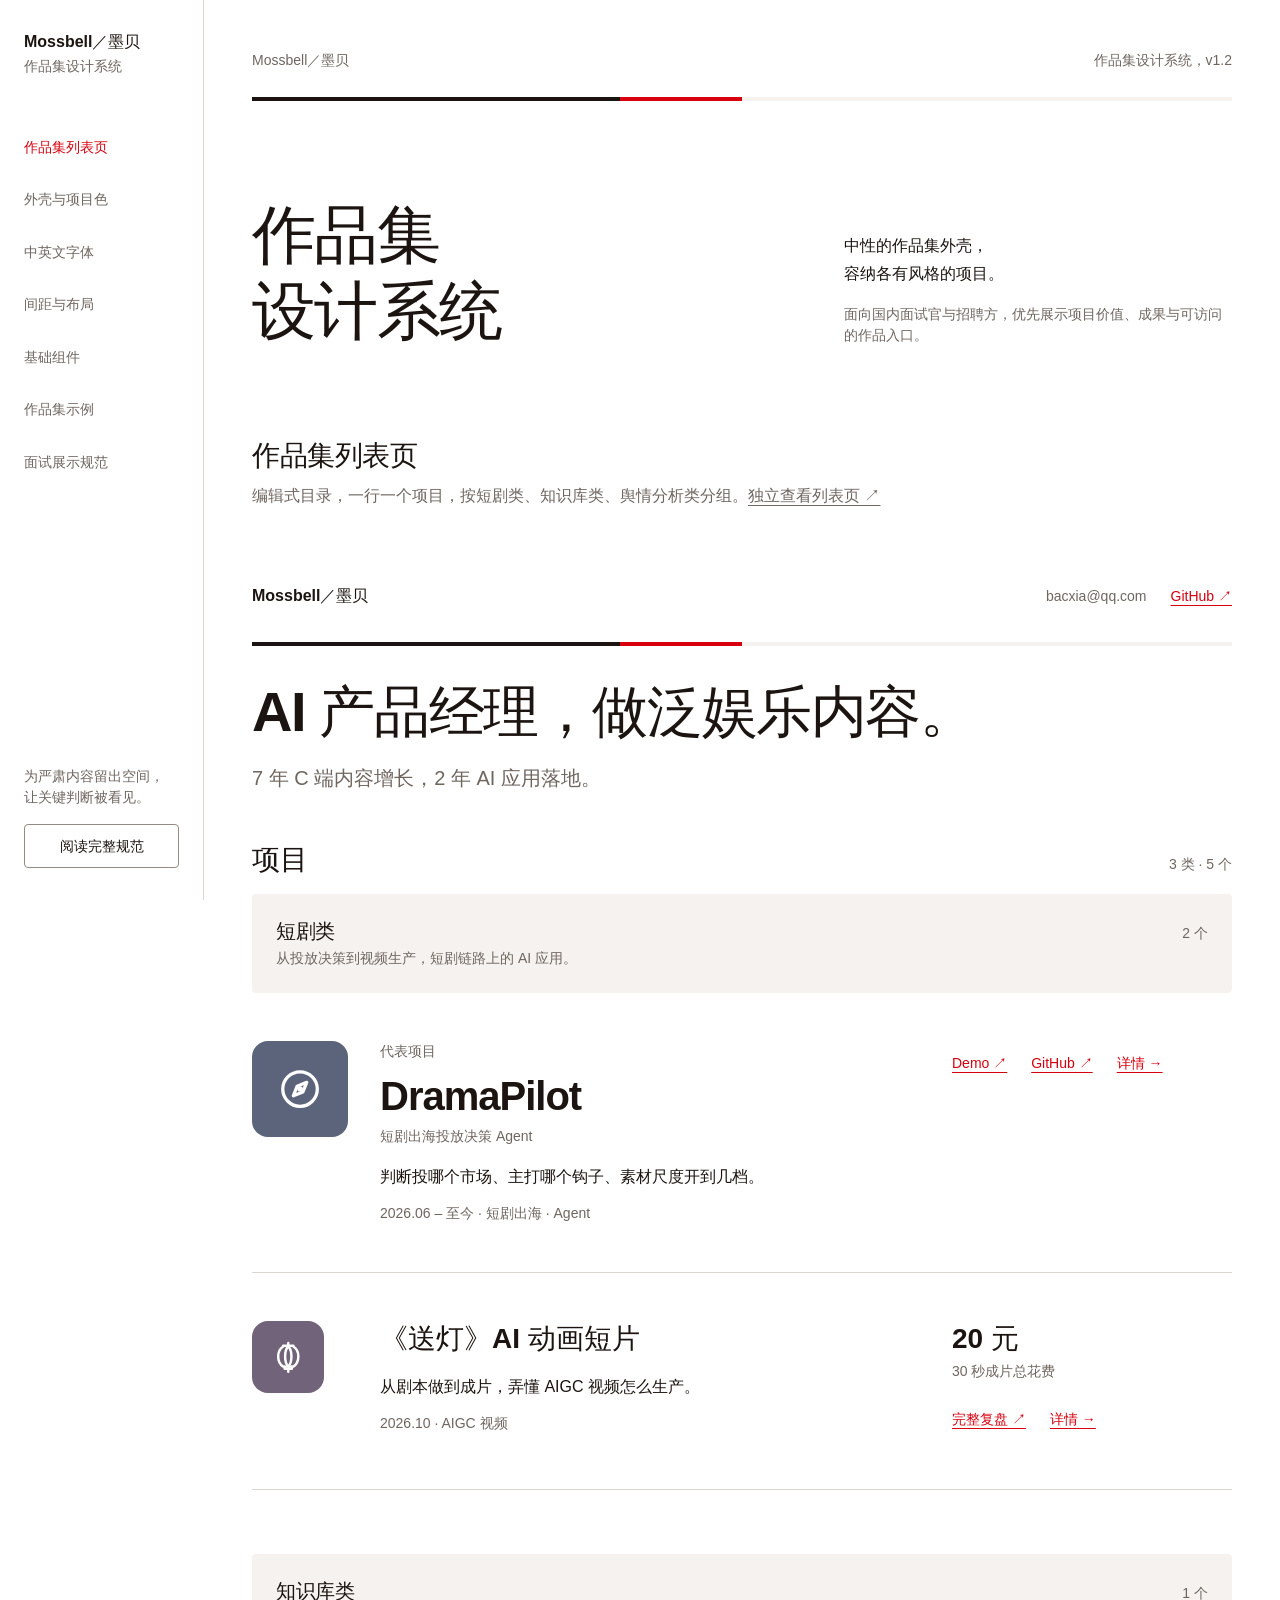
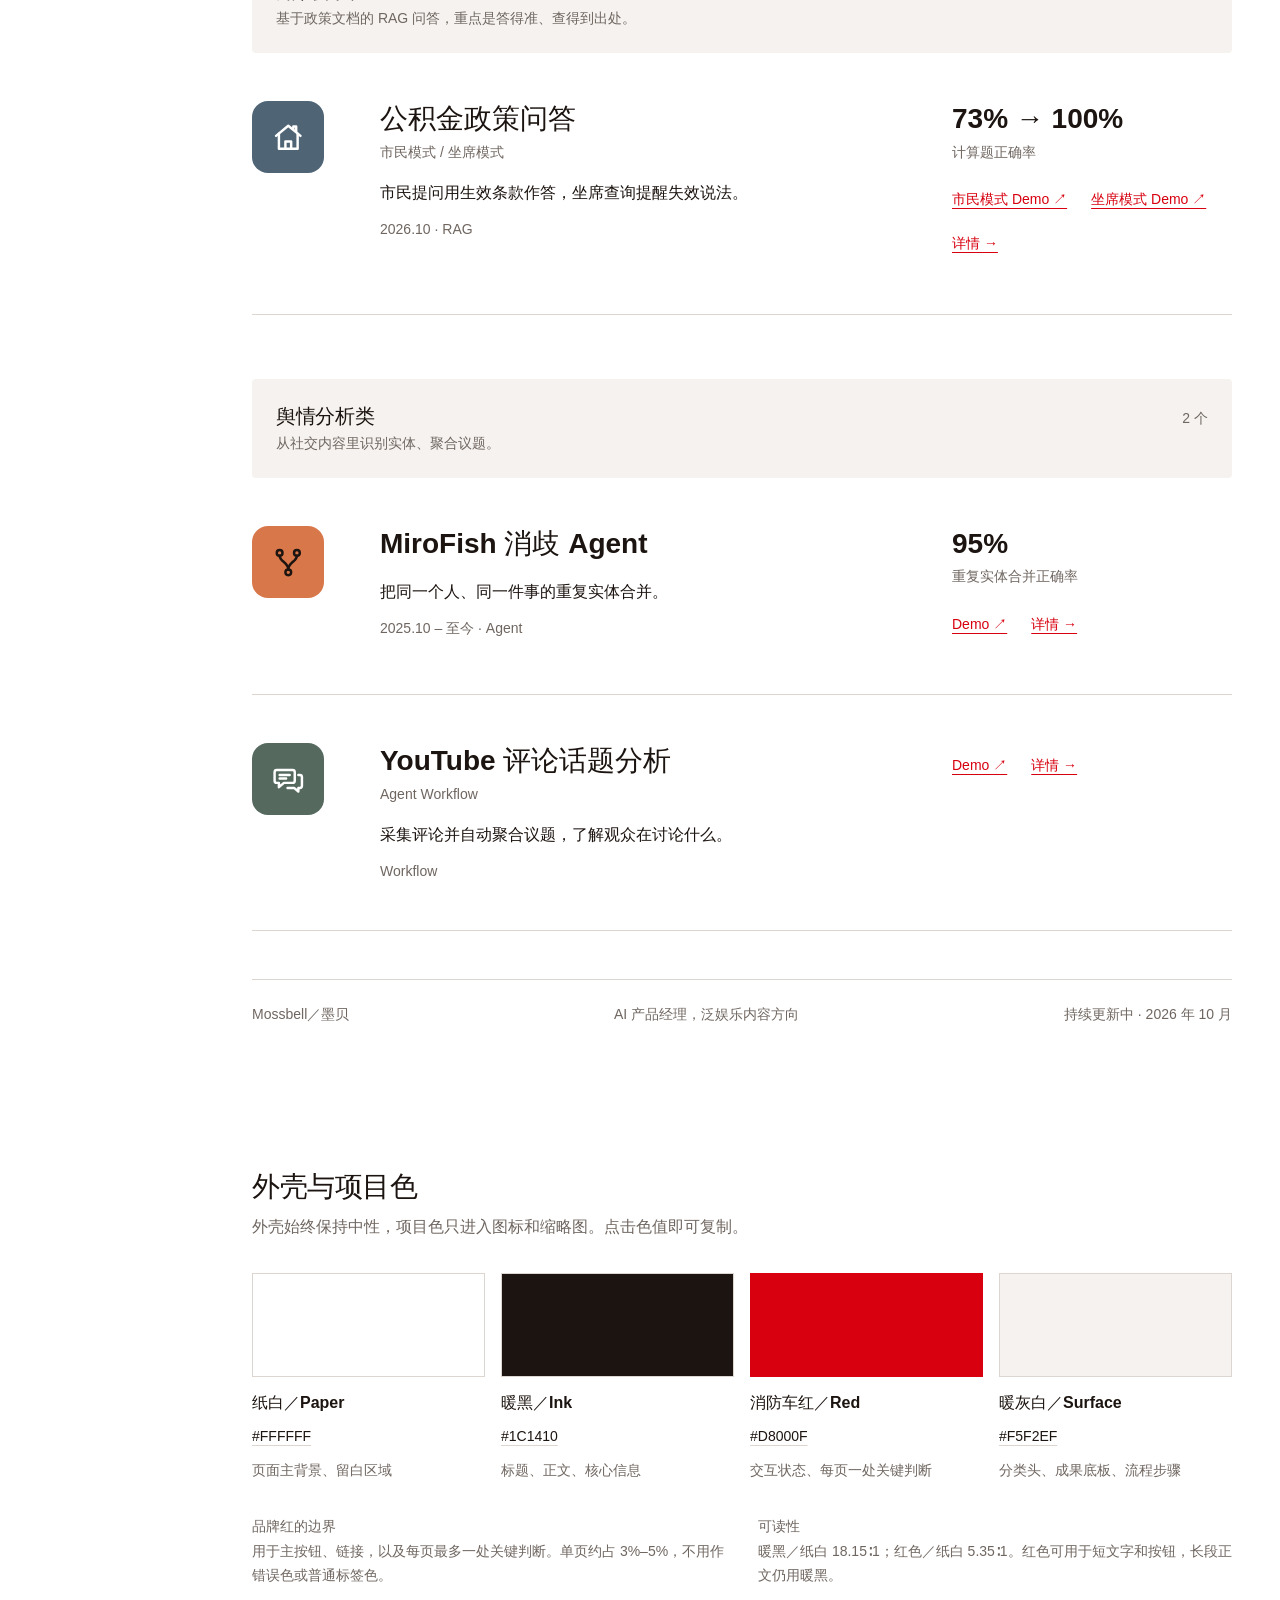
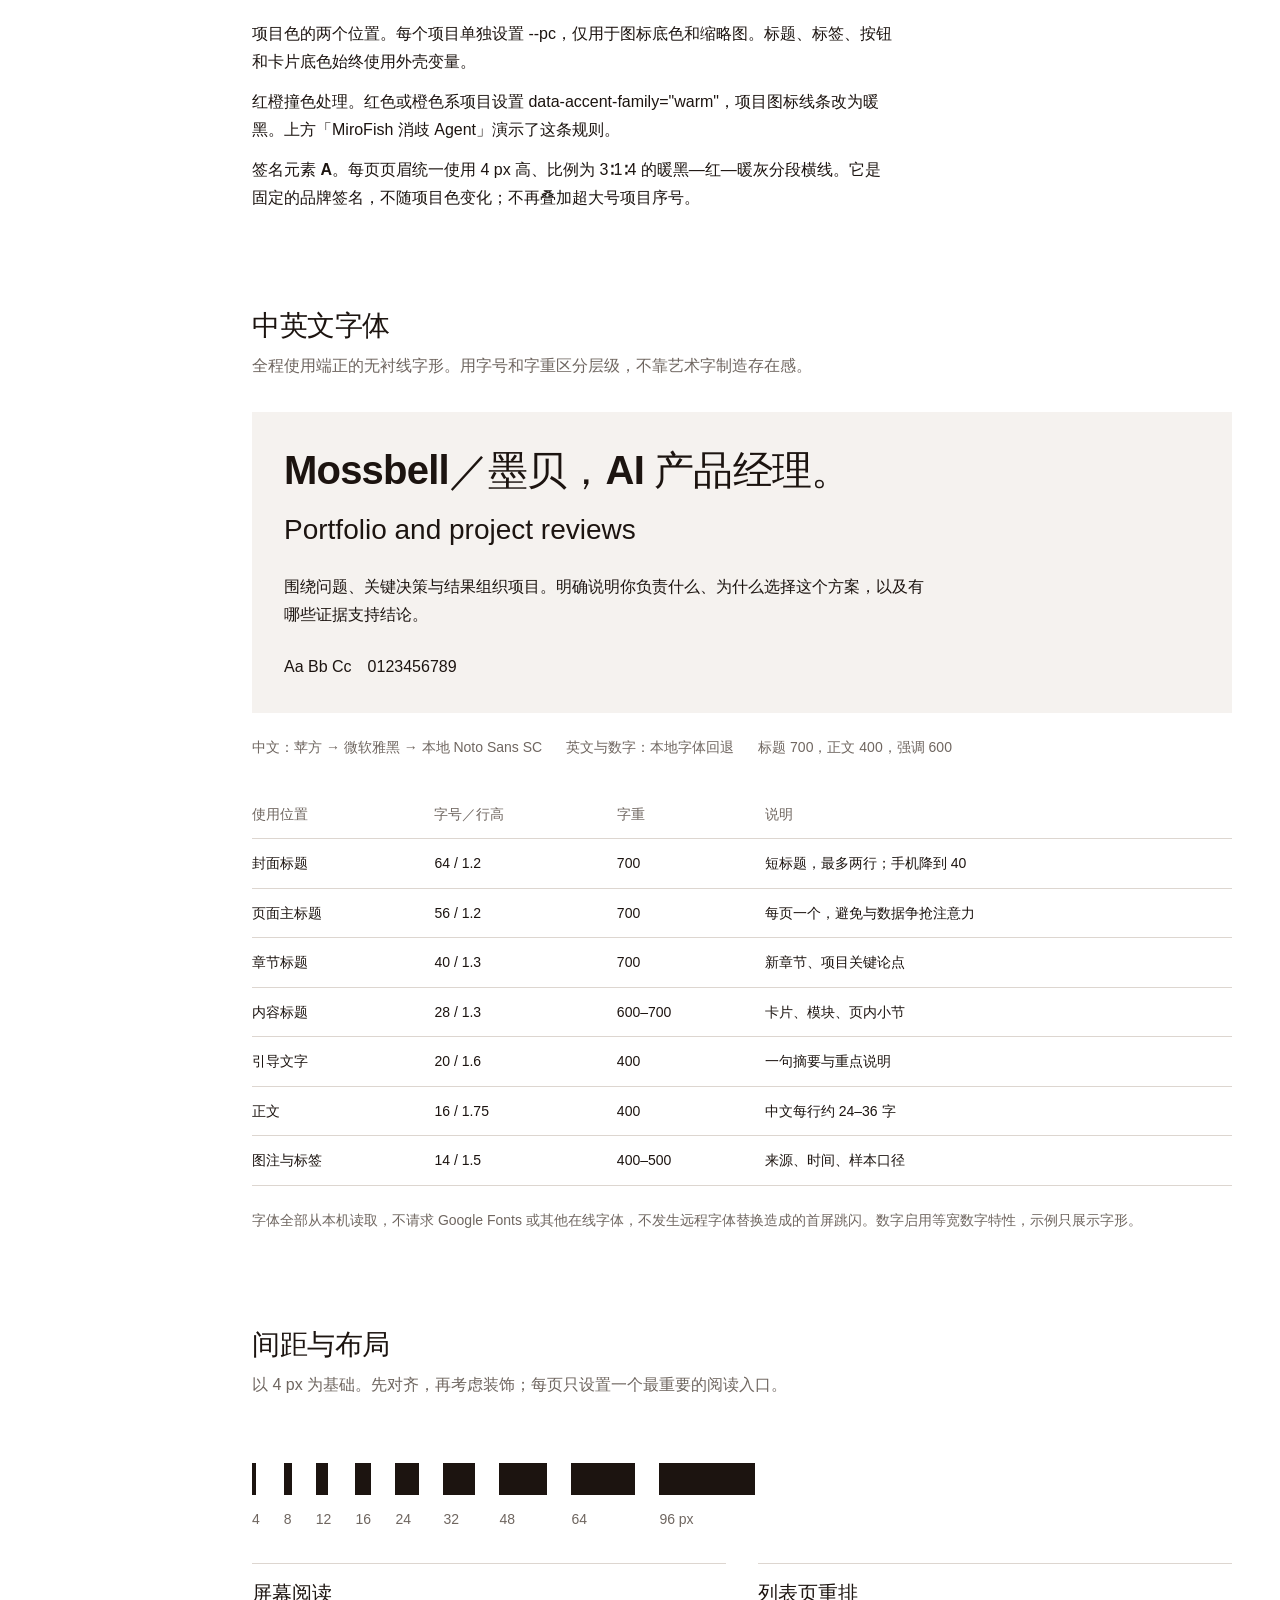
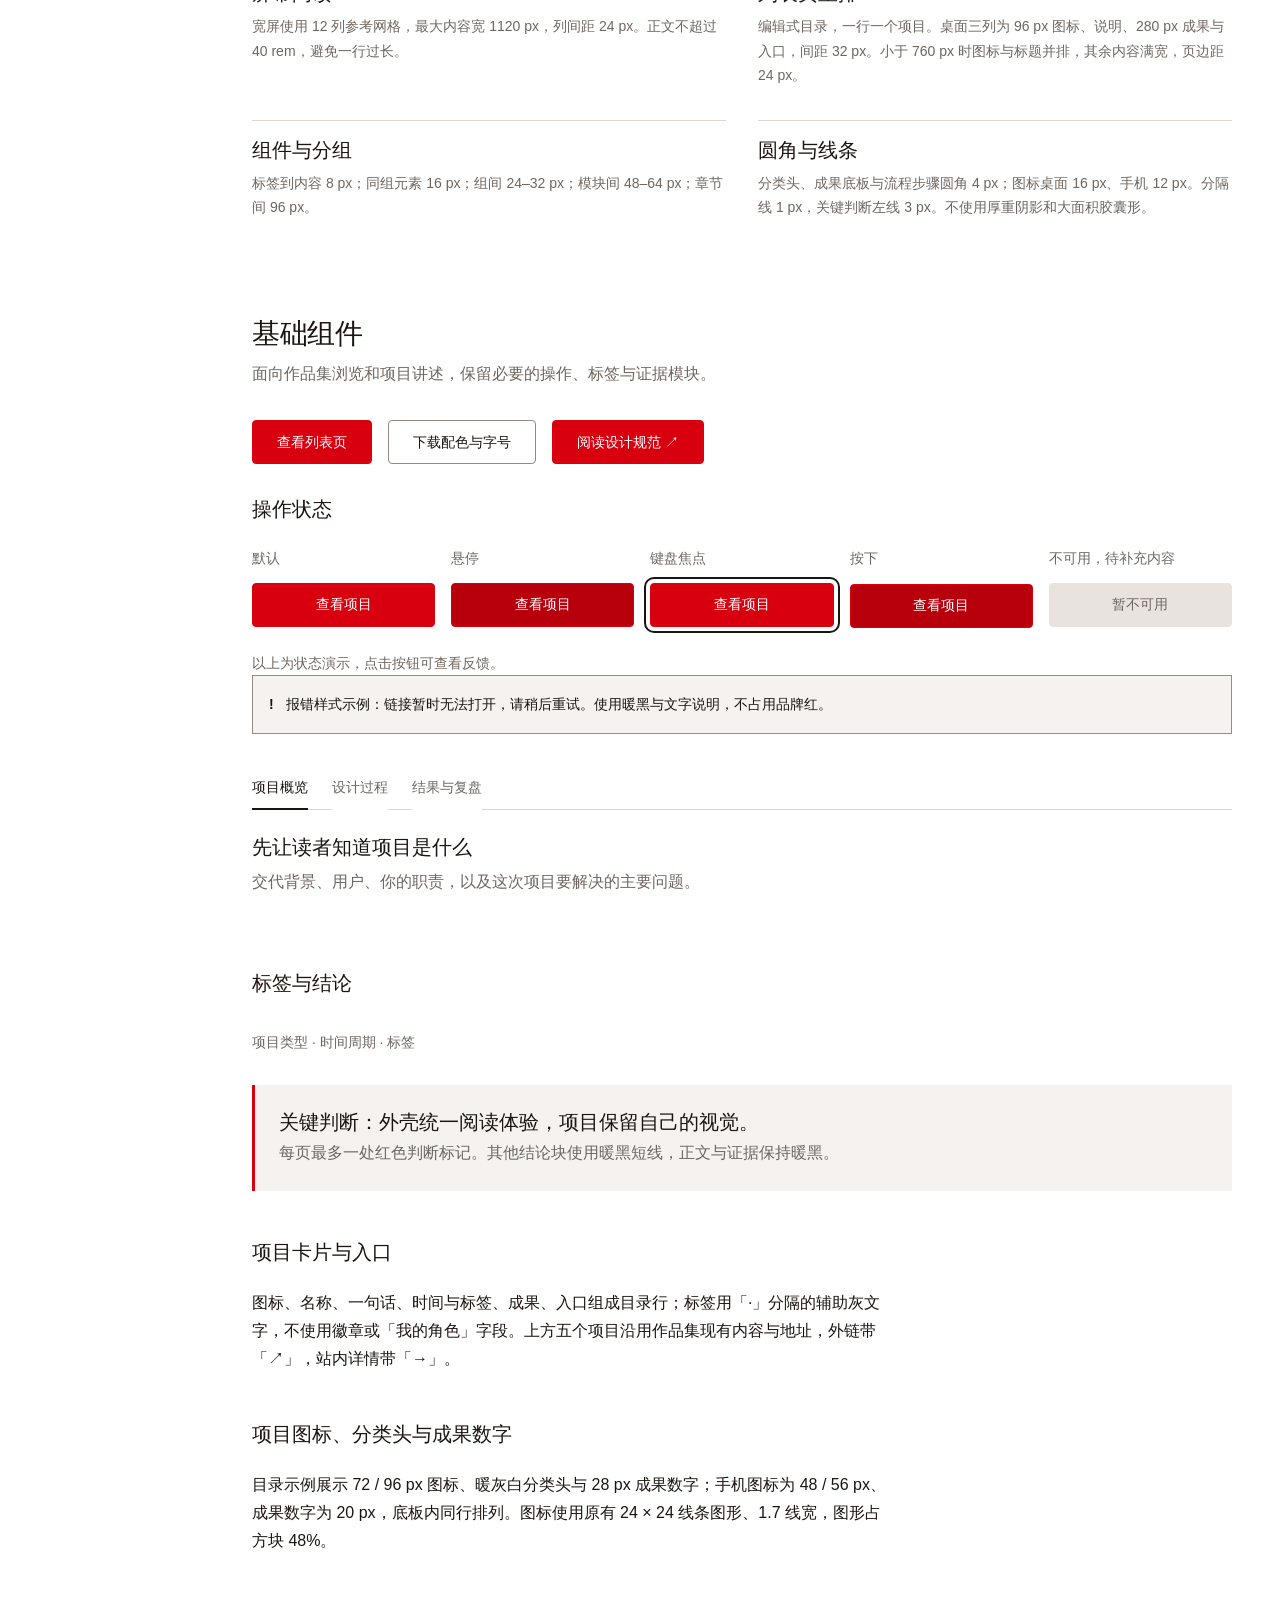
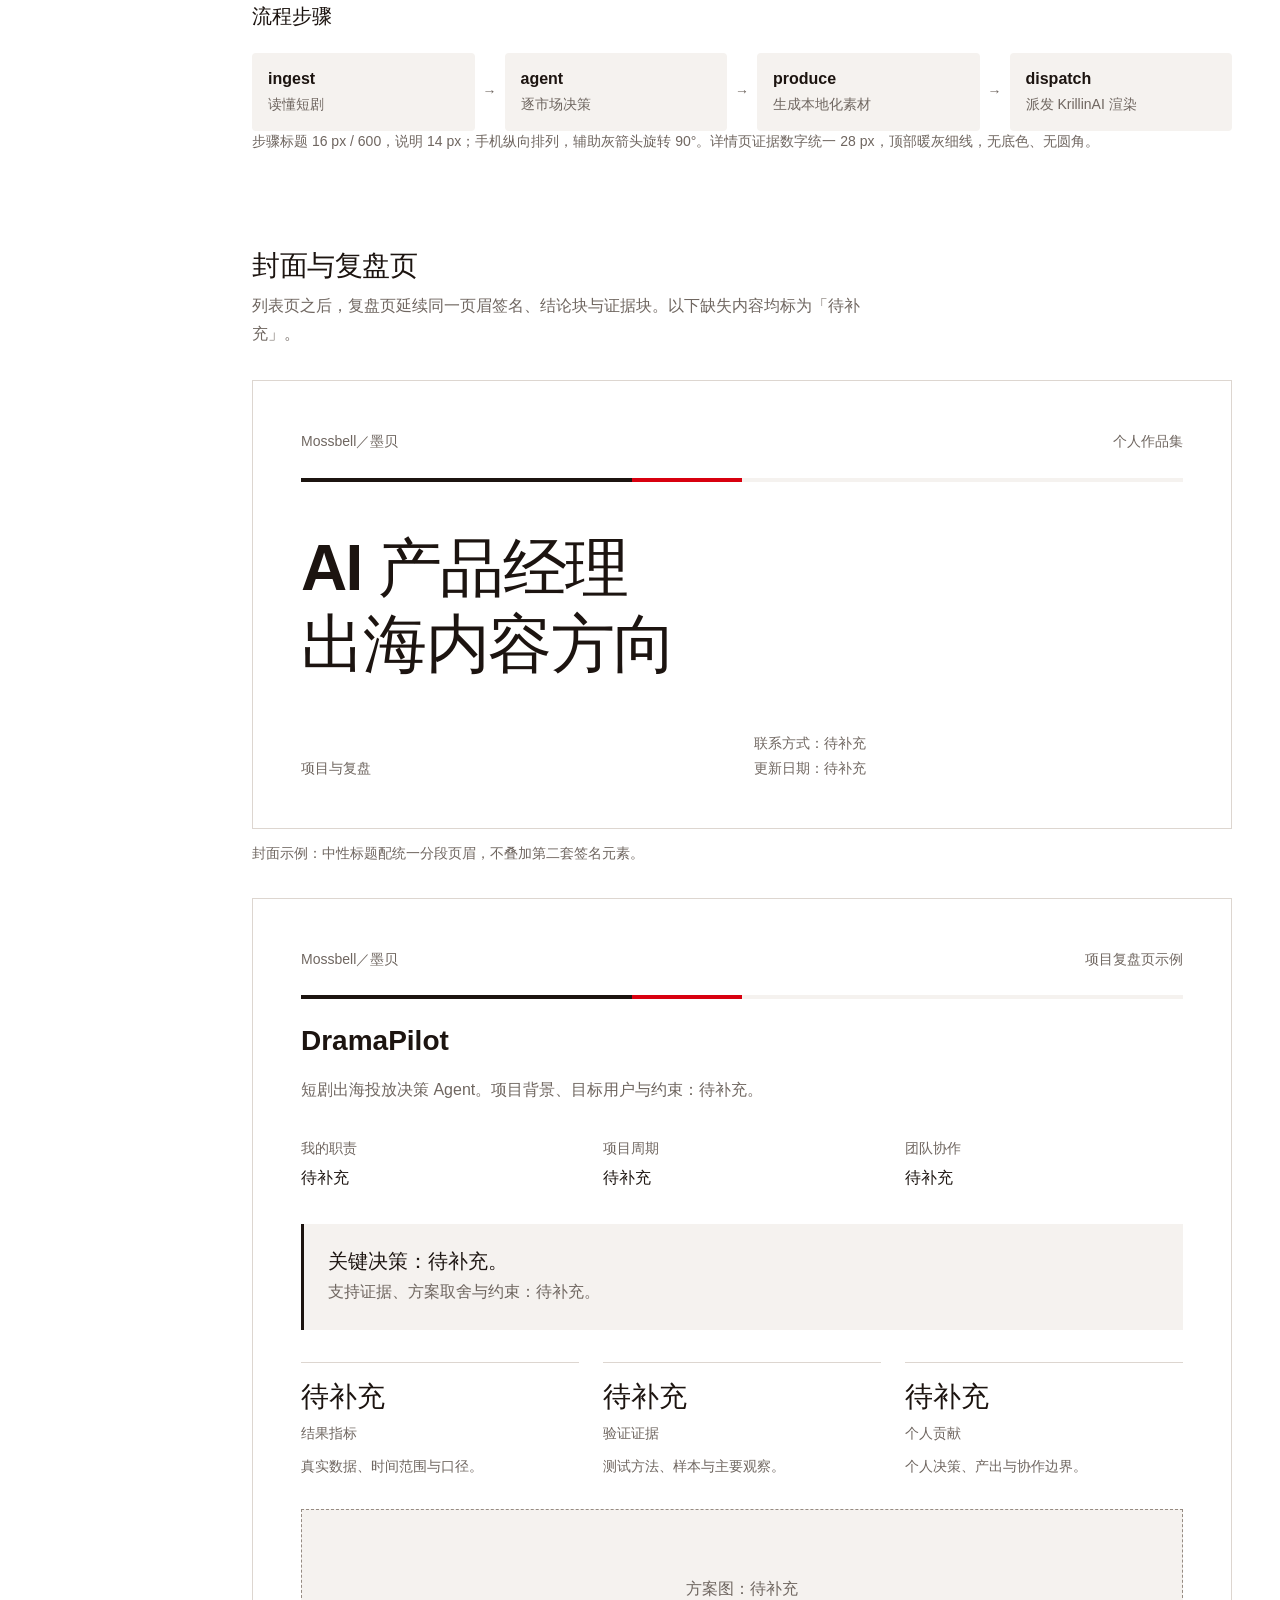
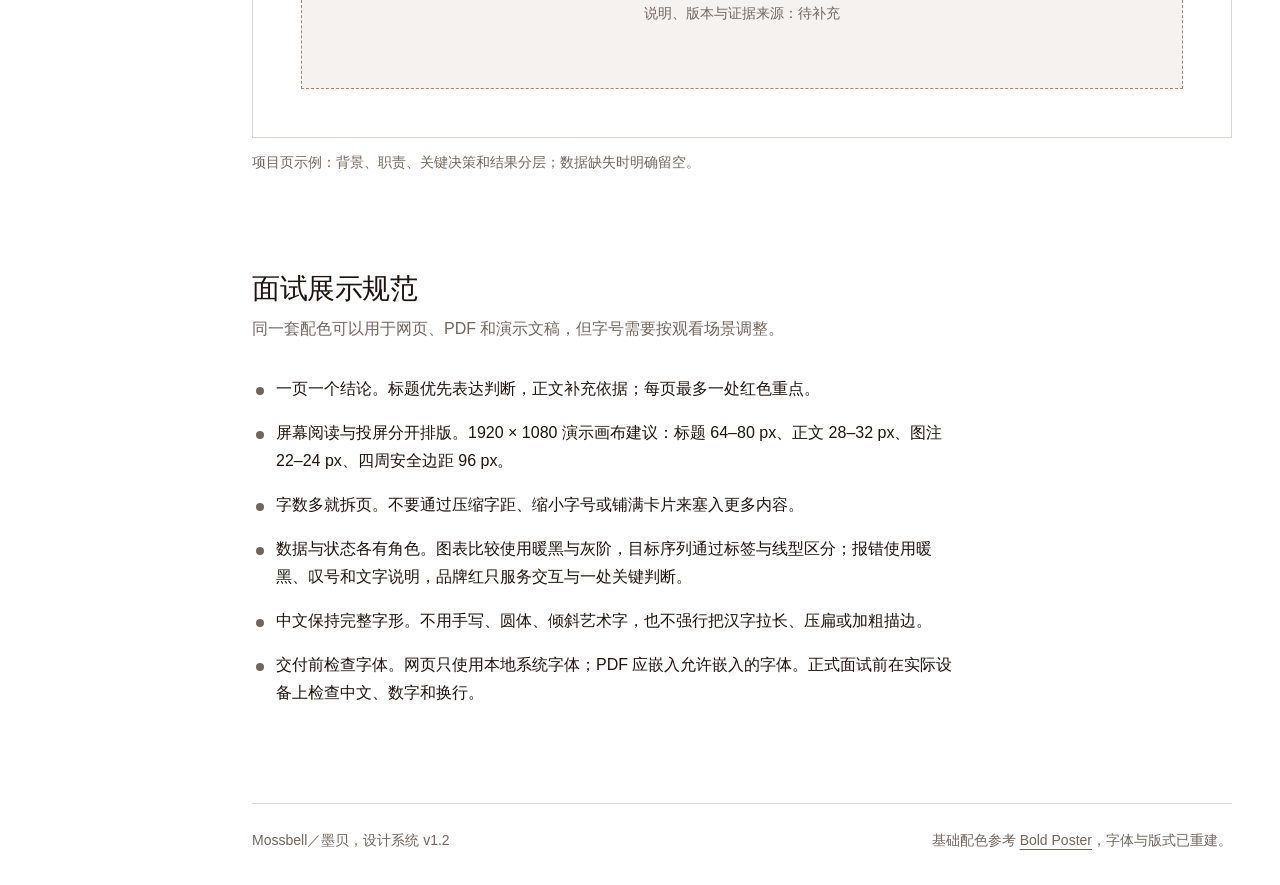
==== commit 44c4cc68: "首屏收紧：代表项目整张卡进入首屏 - 原来 1512×734 可视区里标题区和留白占掉约九成，代表项目只露出图标顶部 - 签名横线到主标题 64→32 px，介绍到「项目」96→48 px，「项目」到" ====
--- a/design-system/index.html
+++ b/design-system/index.html
@@ -55,7 +55,7 @@
 
   <div id="view-home" data-view="home">
     <section class="portfolio-intro">
-      <h1 class="portfolio-headline">AI 产品经理，<br>做泛娱乐内容。</h1>
+      <h1 class="portfolio-headline"><span>AI 产品经理，</span><span>做泛娱乐内容。</span></h1>
       <p>7 年 C 端内容增长，2 年 AI 应用落地。</p>
     </section>
     <div class="portfolio-project-heading" id="projects"><h2>项目</h2><span>3 类 · 5 个</span></div>
--- a/design-system/components.css
+++ b/design-system/components.css
@@ -207,14 +207,17 @@
 .brand-rule span:nth-child(1){background:var(--color-ink)}
 .brand-rule span:nth-child(2){background:var(--color-accent)}
 .brand-rule span:nth-child(3){background:var(--color-surface)}
-.portfolio-intro{padding-top:var(--space-2xl)}
+/* v1.3.1 首屏：主标题在宽屏并成一行，标题区与「项目」之间收紧，让代表项目整张卡进入首屏 */
+.portfolio-intro{padding-top:var(--space-lg)}
 .portfolio-headline{font-size:var(--text-h1);line-height:var(--leading-display);font-weight:var(--weight-bold);letter-spacing:var(--tracking-display)}
+.portfolio-headline span{display:inline-block}
 .portfolio-intro>p{margin-top:var(--space-sm);font-size:var(--text-lead);line-height:var(--leading-lead);color:var(--color-muted)}
-.portfolio-project-heading{display:flex;justify-content:space-between;align-items:baseline;gap:var(--space-sm);margin-top:var(--space-3xl)}
+.portfolio-intro>p,.category-header p,.project-value{text-wrap:pretty}
+.portfolio-project-heading{display:flex;justify-content:space-between;align-items:baseline;gap:var(--space-sm);margin-top:var(--space-xl)}
 .portfolio-project-heading h2{font-size:var(--text-h3);line-height:var(--leading-heading);font-weight:var(--weight-semibold)}
 .portfolio-project-heading>span{font-size:var(--text-caption);line-height:var(--leading-caption);color:var(--color-muted)}
 .project-group{margin-top:var(--space-2xl)}
-.portfolio-project-heading+.project-group{margin-top:var(--space-lg)}
+.portfolio-project-heading+.project-group{margin-top:var(--space-sm)}
 .category-header{display:flex;justify-content:space-between;align-items:baseline;gap:var(--space-sm);background:var(--color-surface);padding:var(--space-md);border-radius:var(--radius-card)}
 .category-header h2{font-size:var(--text-lead);line-height:var(--leading-heading);font-weight:var(--weight-semibold)}
 .category-header p{margin-top:var(--space-3xs);font-size:var(--text-caption);line-height:var(--leading-caption);color:var(--color-muted)}
@@ -282,13 +285,13 @@
 @media (width < 760px){
   .portfolio-shell{--radius-icon:var(--radius-icon-mobile);padding-top:var(--space-md);padding-left:max(24px,env(safe-area-inset-left,0px));padding-right:max(24px,env(safe-area-inset-right,0px))}
   .portfolio-mast .contact>span{display:none}
-  .portfolio-intro{padding-top:var(--space-xl)}
+  .portfolio-intro{padding-top:var(--space-lg)}
   .portfolio-headline{font-size:var(--text-h2);line-height:var(--leading-heading)}
   .portfolio-intro>p{margin-top:var(--space-xs);font-size:var(--text-body);line-height:var(--leading-body)}
-  .portfolio-project-heading{margin-top:var(--space-2xl)}
+  .portfolio-project-heading{margin-top:var(--space-xl)}
   .portfolio-project-heading h2{font-size:var(--text-lead)}
   .project-group{margin-top:var(--space-xl)}
-  .portfolio-project-heading+.project-group{margin-top:var(--space-md)}
+  .portfolio-project-heading+.project-group{margin-top:var(--space-sm)}
   .category-header{padding:var(--space-sm)}
   .category-header h2{font-size:var(--text-body)}
   .project-card{display:block;padding-block:var(--space-lg)}
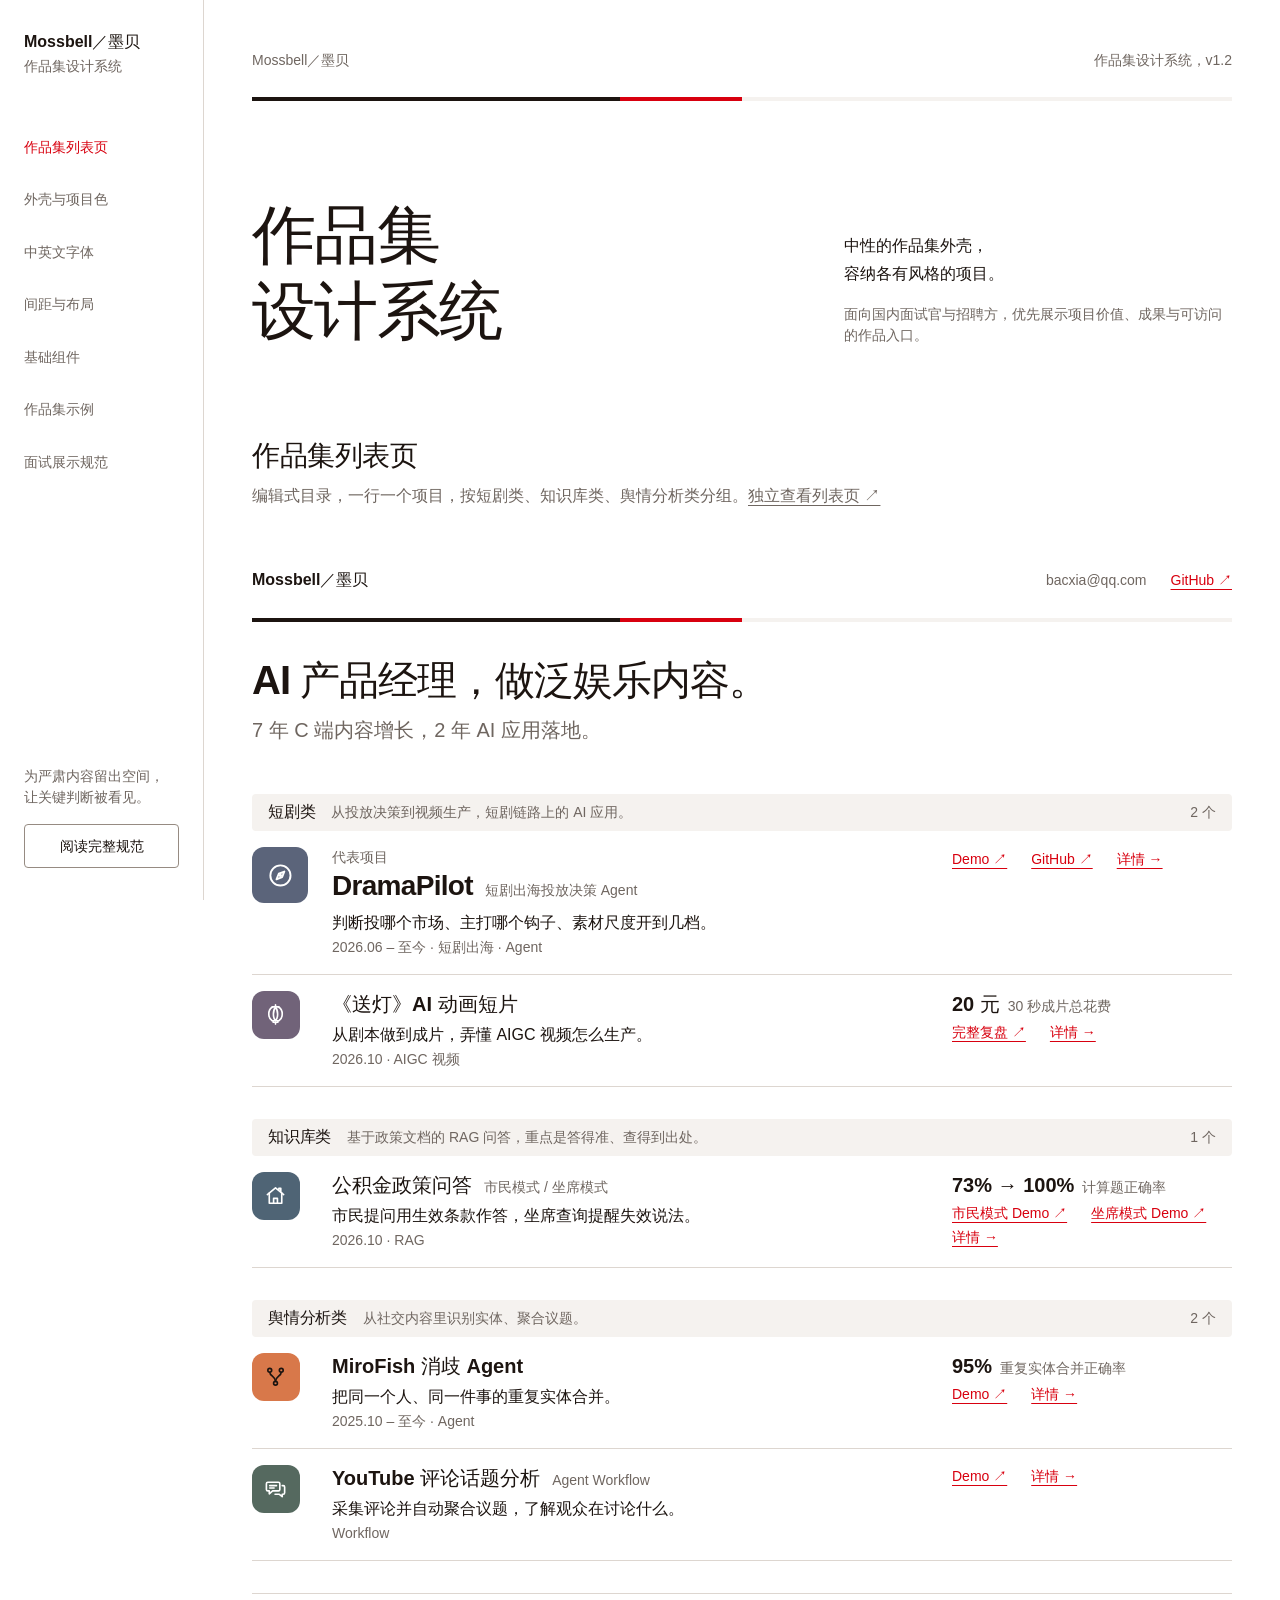
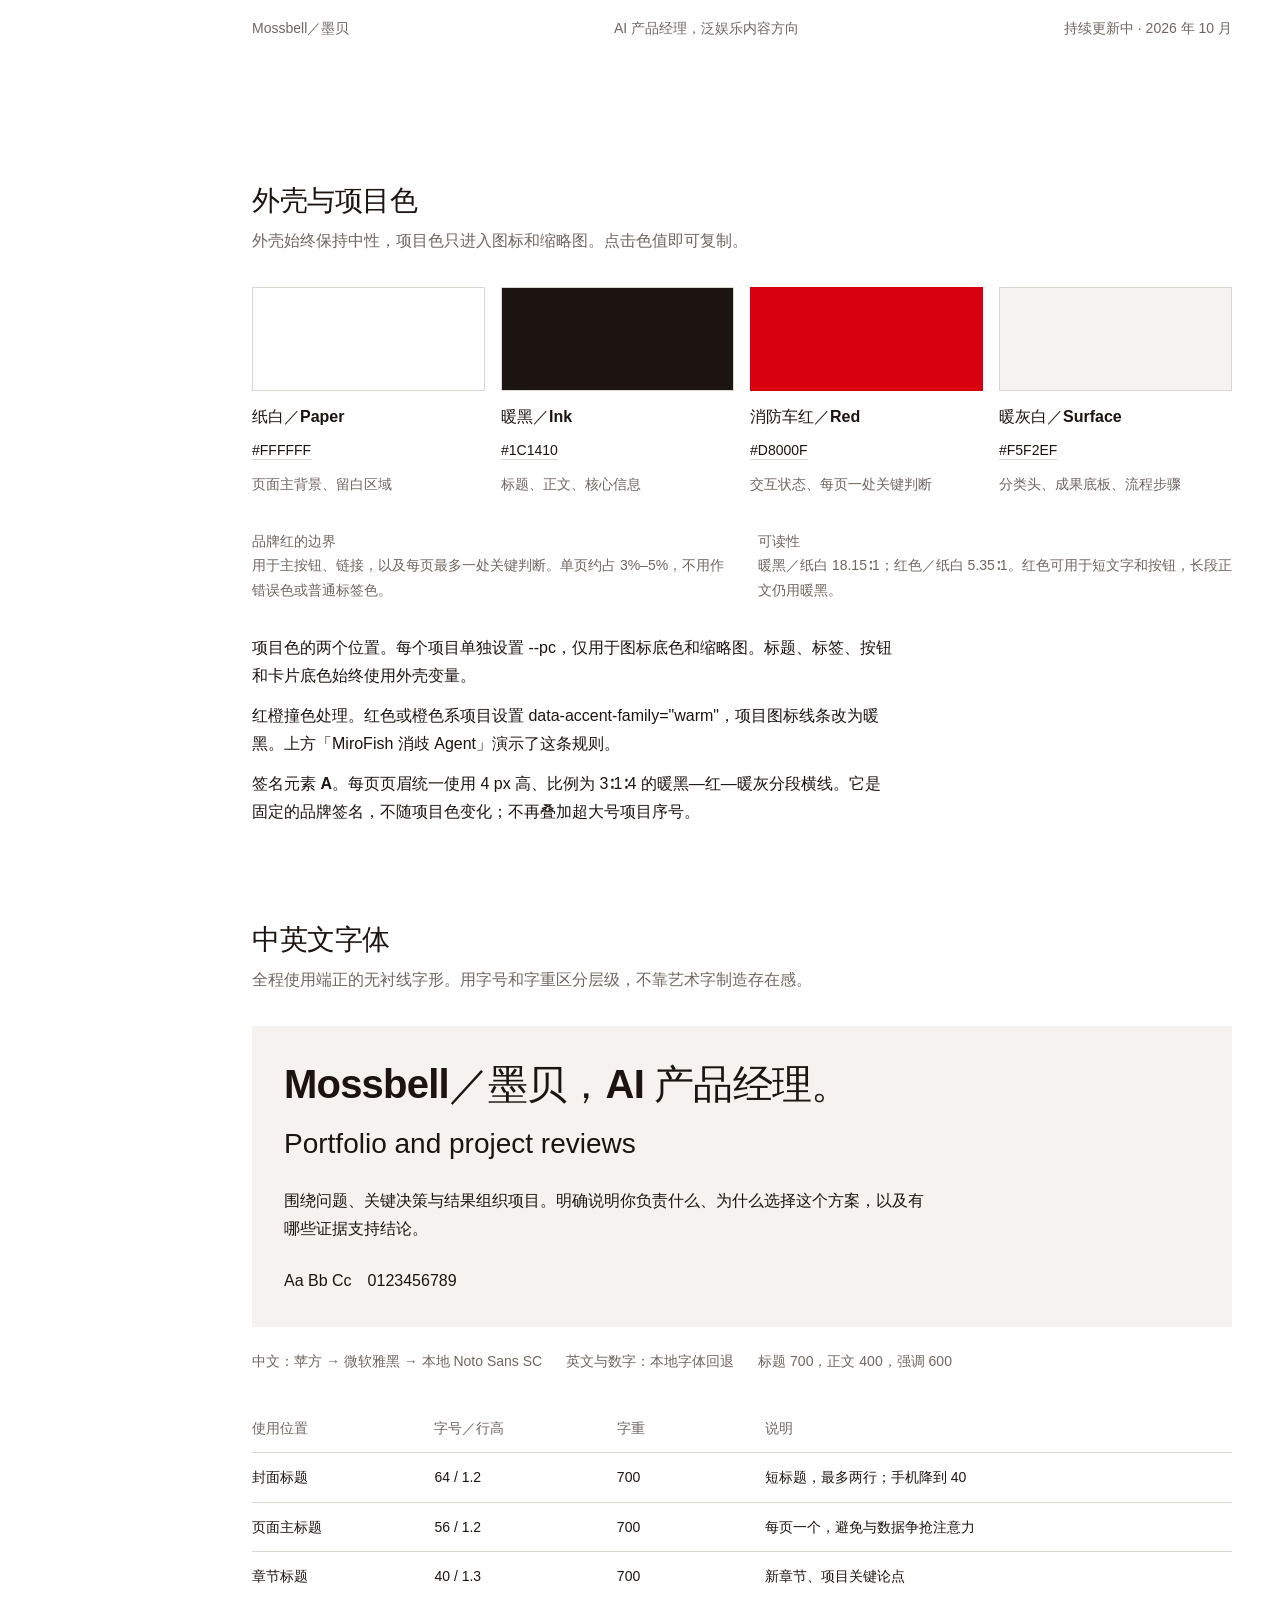
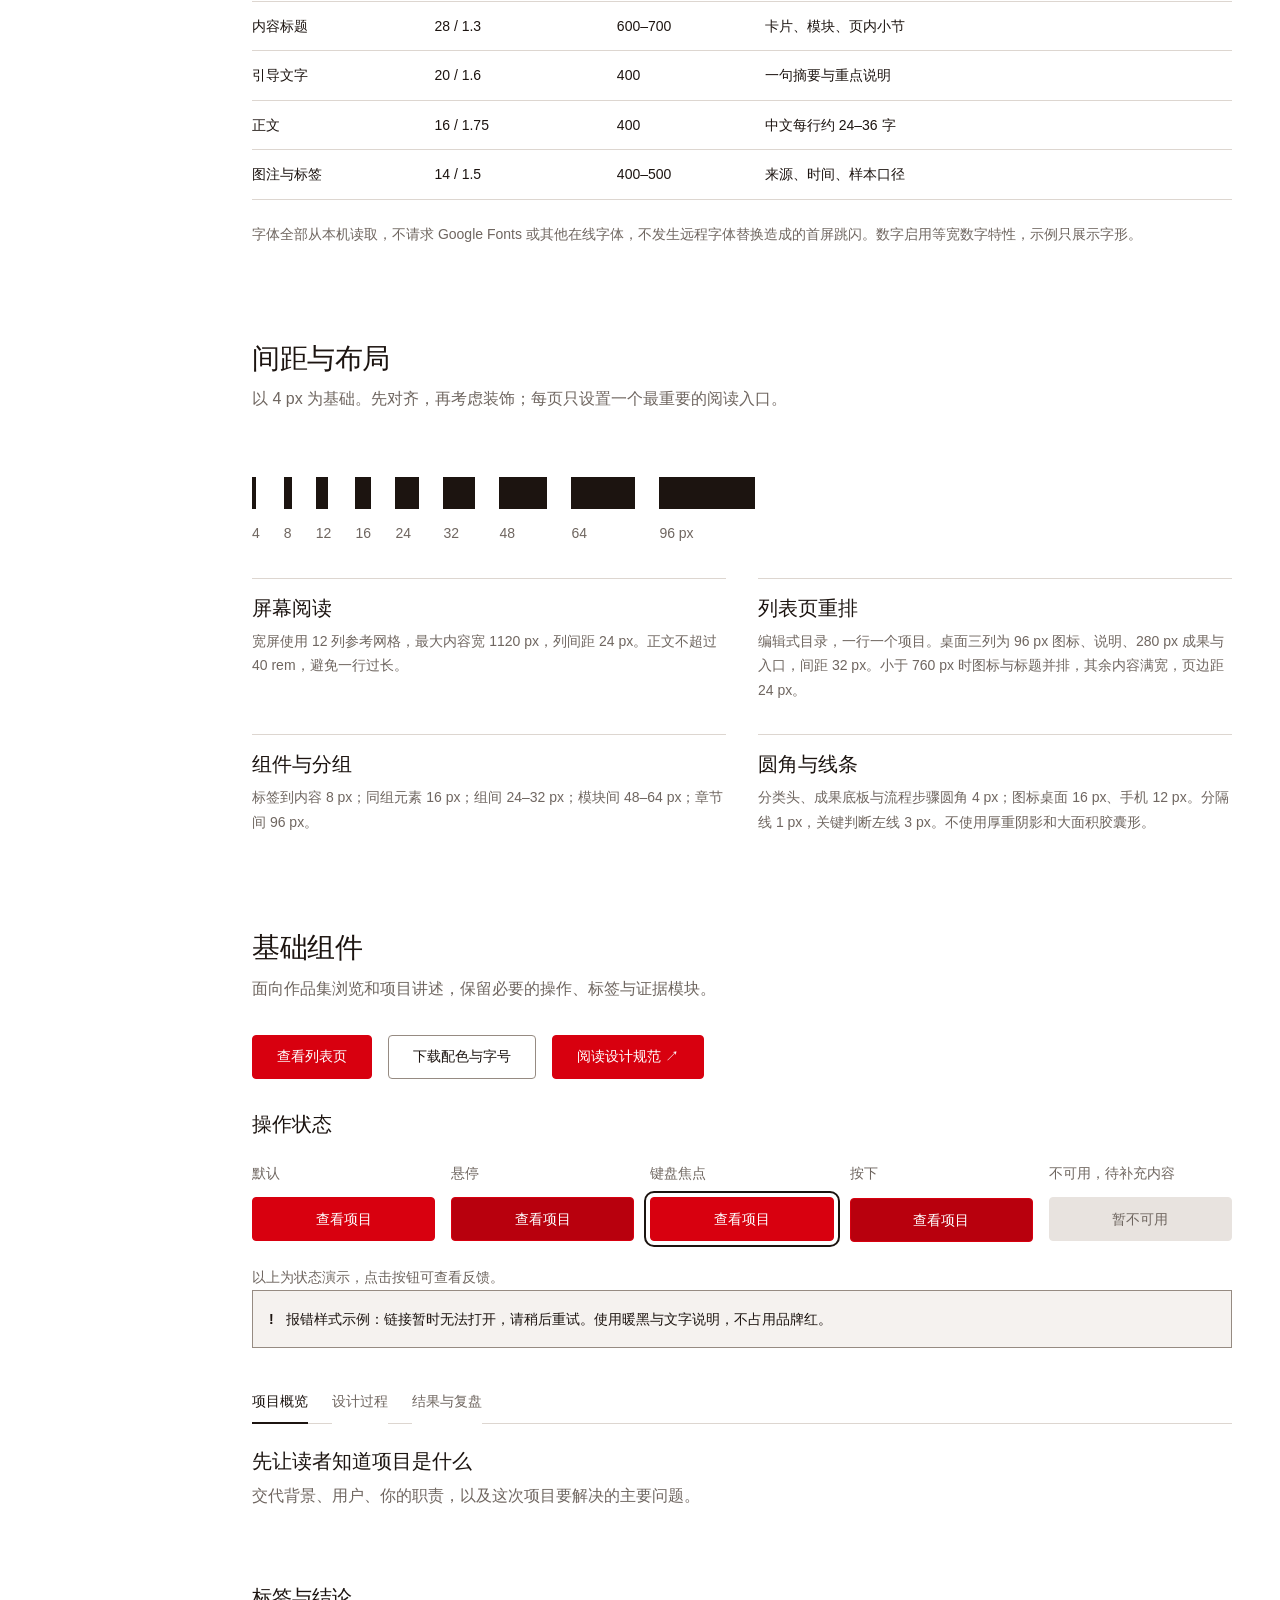
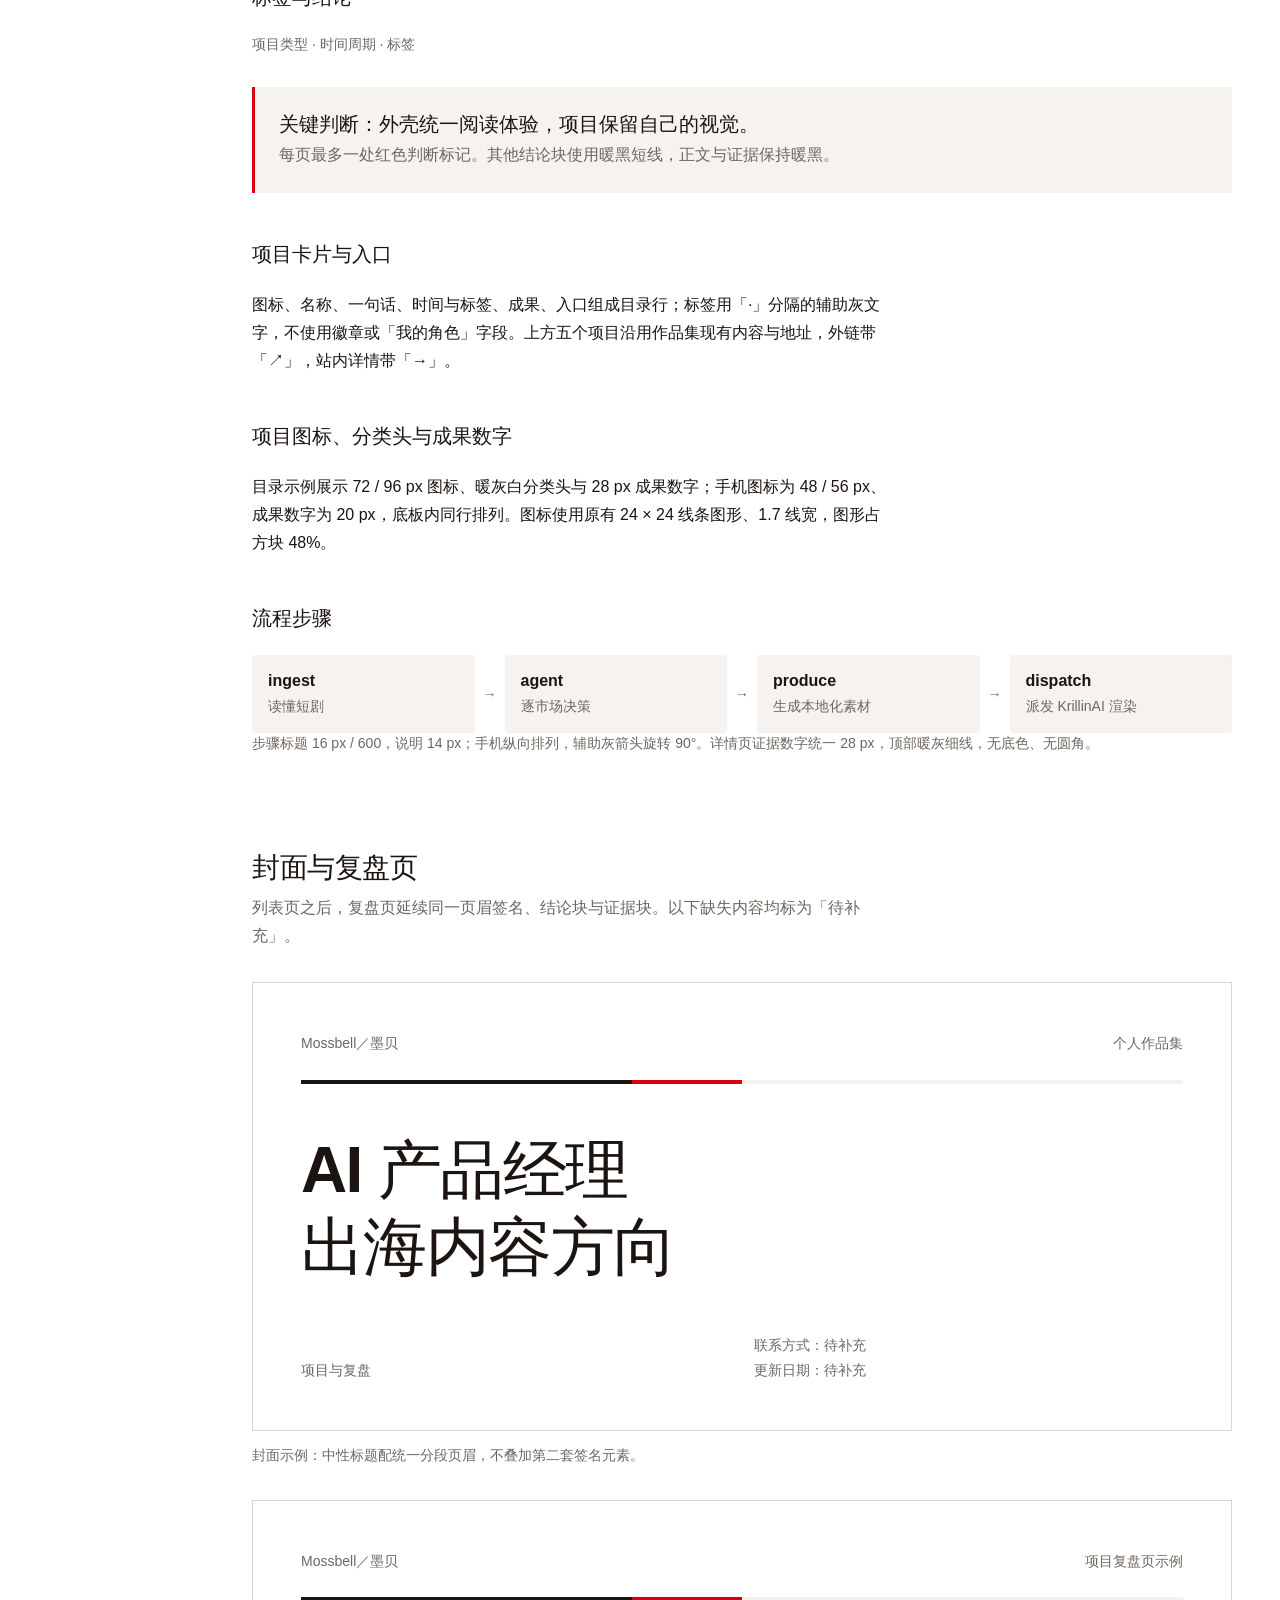
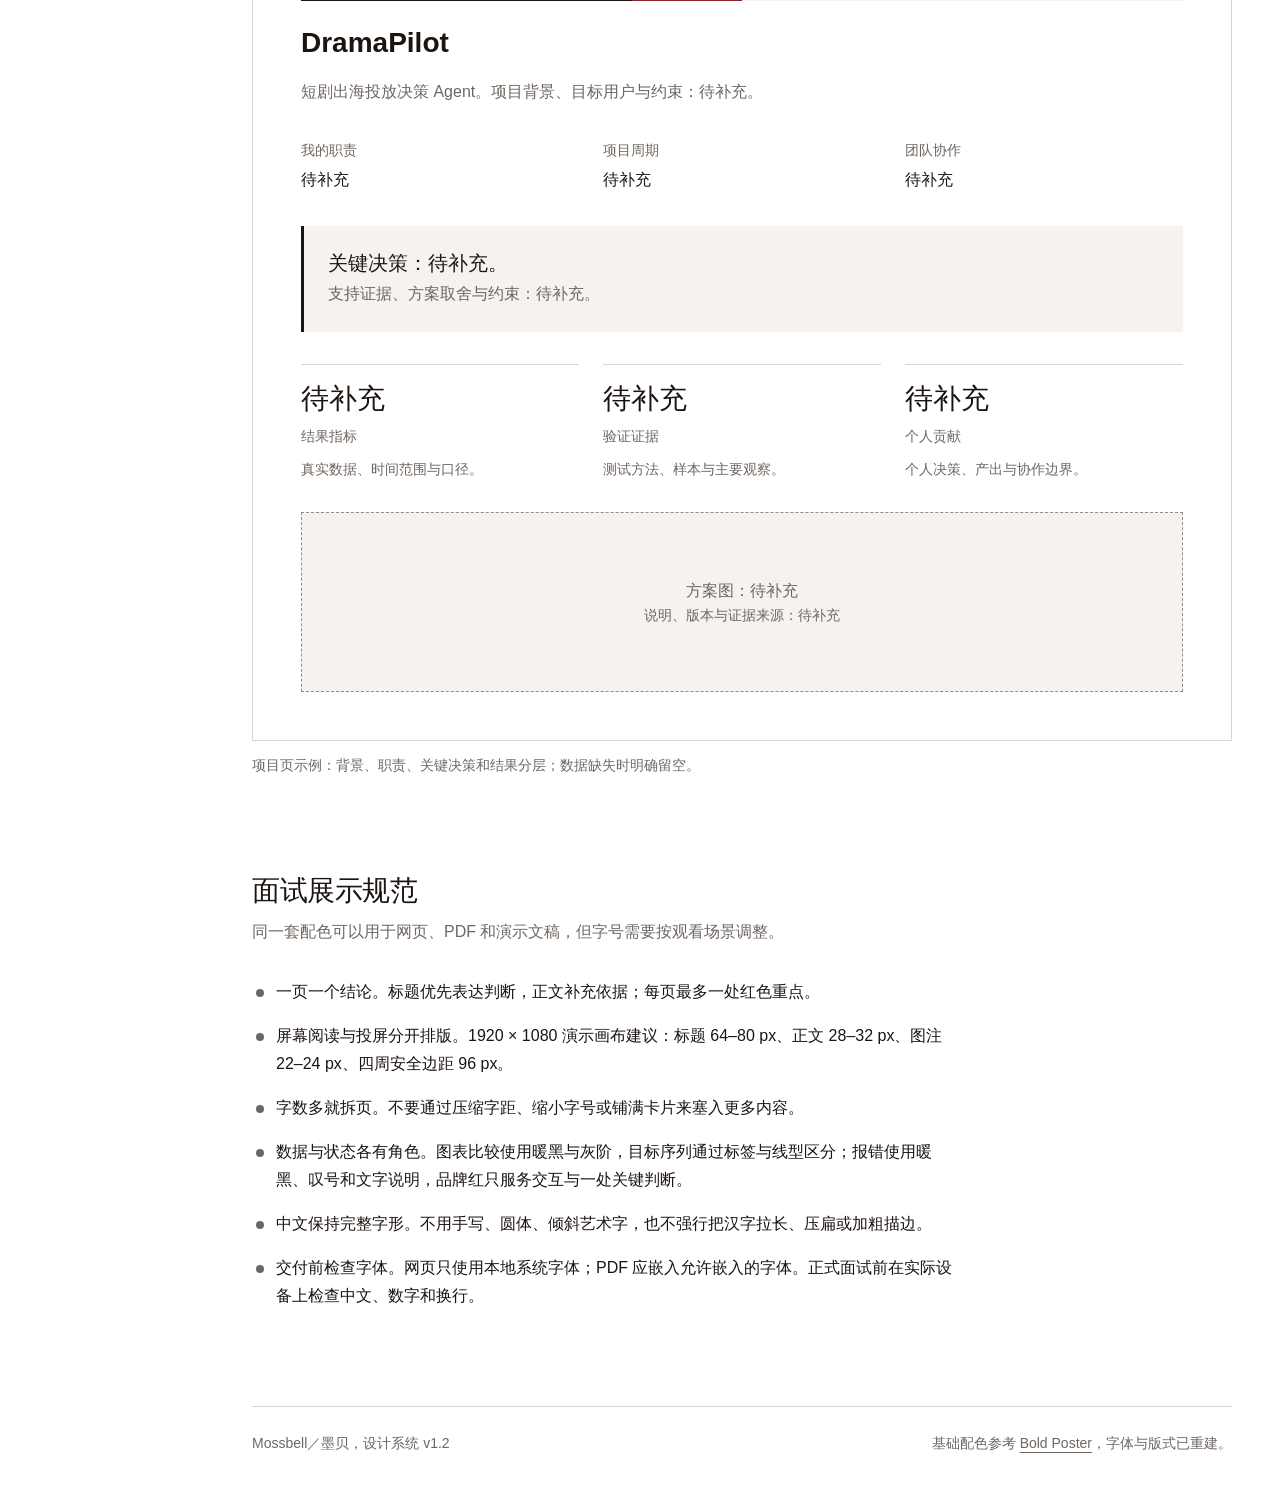
==== commit 8639d68b: "首页改为紧凑目录：首屏能看到三个项目 - 去掉「项目 · 4 类 · 5 个」一行，介绍后直接接分类头；#projects 锚点移到第一个分组 - 主标题 40 px（窄屏 28 px）一行；分类头改" ====
--- a/design-system/index.html
+++ b/design-system/index.html
@@ -58,8 +58,7 @@
       <h1 class="portfolio-headline"><span>AI 产品经理，</span><span>做泛娱乐内容。</span></h1>
       <p>7 年 C 端内容增长，2 年 AI 应用落地。</p>
     </section>
-    <div class="portfolio-project-heading" id="projects"><h2>项目</h2><span>3 类 · 5 个</span></div>
-    <section class="project-group">
+    <section class="project-group" id="projects">
       <header class="category-header"><div><h2>短剧类</h2><p>从投放决策到视频生产，短剧链路上的 AI 应用。</p></div><span>2 个</span></header>
       <article class="project-card project-card--featured">
         <div class="project-head"><div class="project-icon" style="--pc:#5B647A" aria-hidden="true"><svg viewBox="0 0 24 24" fill="none" stroke="currentColor" stroke-width="1.7" stroke-linecap="round" stroke-linejoin="round"><circle cx="12" cy="12" r="9"/><path d="M15.5 8.5l-2 5-5 2 2-5z"/><circle cx="12" cy="12" r="0.6" fill="currentColor"/></svg></div><div class="project-titles"><p class="project-kicker">代表项目</p><h3 class="project-title"><a href="#dramapilot" data-open="dramapilot">DramaPilot</a></h3><p class="project-subtitle">短剧出海投放决策 Agent</p></div></div>
@@ -283,7 +282,7 @@
 
 (function(){
   var keys=['dramapilot', 'songdeng', 'housing-fund', 'mirofish', 'youtube'];
-  var views=document.querySelectorAll('[data-view]');
+  var views=document.querySelectorAll('body [data-view]');
   var lastScroll=0;
   function show(k){
     var isDetail=keys.indexOf(k)>-1;
--- a/design-system/components.css
+++ b/design-system/components.css
@@ -195,10 +195,10 @@
   * { -webkit-print-color-adjust:exact; print-color-adjust:exact; }
 }
 
-/* Hallmark · macrostructure: Editorial Directory · theme: existing Mossbell system · v1.2
+/* Hallmark · macrostructure: Editorial Directory (compact) · theme: existing Mossbell system · v1.4
  * pre-emit critique: P5 H5 E5 S5 R5 V4 · no decorative motion
  */
-.portfolio-shell{max-width:calc(var(--layout-max) + var(--space-2xl) * 2);margin-inline:auto;padding-block:var(--space-lg) var(--space-md);padding-left:max(var(--space-2xl),env(safe-area-inset-left,0px));padding-right:max(var(--space-2xl),env(safe-area-inset-right,0px))}
+.portfolio-shell{max-width:calc(var(--layout-max) + var(--space-2xl) * 2);margin-inline:auto;padding-block:var(--space-md);padding-left:max(var(--space-2xl),env(safe-area-inset-left,0px));padding-right:max(var(--space-2xl),env(safe-area-inset-right,0px))}
 .portfolio-mast{display:flex;justify-content:space-between;align-items:center;gap:var(--space-sm);font-size:var(--text-caption);line-height:var(--leading-caption)}
 .portfolio-wordmark{color:var(--color-ink);font-size:var(--text-body);line-height:var(--leading-body);font-weight:var(--weight-semibold);white-space:nowrap;text-decoration:none}
 .portfolio-mast .contact{display:flex;align-items:center;gap:var(--space-md);color:var(--color-muted)}
@@ -207,44 +207,45 @@
 .brand-rule span:nth-child(1){background:var(--color-ink)}
 .brand-rule span:nth-child(2){background:var(--color-accent)}
 .brand-rule span:nth-child(3){background:var(--color-surface)}
-/* v1.3.1 首屏：主标题在宽屏并成一行，标题区与「项目」之间收紧，让代表项目整张卡进入首屏 */
+/* 首页紧凑目录（v1.4）：主标题一行，分类头单行，项目行上下 16 px，首屏看到大部分项目 */
 .portfolio-intro{padding-top:var(--space-lg)}
-.portfolio-headline{font-size:var(--text-h1);line-height:var(--leading-display);font-weight:var(--weight-bold);letter-spacing:var(--tracking-display)}
+.portfolio-headline{font-size:var(--text-h2);line-height:var(--leading-heading);font-weight:var(--weight-bold);letter-spacing:var(--tracking-display)}
 .portfolio-headline span{display:inline-block}
-.portfolio-intro>p{margin-top:var(--space-sm);font-size:var(--text-lead);line-height:var(--leading-lead);color:var(--color-muted)}
+.portfolio-intro>p{margin-top:var(--space-2xs);font-size:var(--text-lead);line-height:var(--leading-lead);color:var(--color-muted)}
 .portfolio-intro>p,.category-header p,.project-value{text-wrap:pretty}
-.portfolio-project-heading{display:flex;justify-content:space-between;align-items:baseline;gap:var(--space-sm);margin-top:var(--space-xl)}
-.portfolio-project-heading h2{font-size:var(--text-h3);line-height:var(--leading-heading);font-weight:var(--weight-semibold)}
-.portfolio-project-heading>span{font-size:var(--text-caption);line-height:var(--leading-caption);color:var(--color-muted)}
-.project-group{margin-top:var(--space-2xl)}
-.portfolio-project-heading+.project-group{margin-top:var(--space-sm)}
-.category-header{display:flex;justify-content:space-between;align-items:baseline;gap:var(--space-sm);background:var(--color-surface);padding:var(--space-md);border-radius:var(--radius-card)}
-.category-header h2{font-size:var(--text-lead);line-height:var(--leading-heading);font-weight:var(--weight-semibold)}
-.category-header p{margin-top:var(--space-3xs);font-size:var(--text-caption);line-height:var(--leading-caption);color:var(--color-muted)}
+.project-group{margin-top:var(--space-lg)}
+.portfolio-intro+.project-group{margin-top:var(--space-xl)}
+.category-header{display:flex;justify-content:space-between;align-items:baseline;gap:var(--space-sm);background:var(--color-surface);padding:var(--space-2xs) var(--space-sm);border-radius:var(--radius-card)}
+.category-header>div{display:flex;flex-wrap:wrap;align-items:baseline;column-gap:var(--space-sm);min-width:0}
+.category-header h2{font-size:var(--text-body);line-height:var(--leading-heading);font-weight:var(--weight-semibold)}
+.category-header p{font-size:var(--text-caption);line-height:var(--leading-caption);color:var(--color-muted)}
 .category-header>span{font-size:var(--text-caption);line-height:var(--leading-caption);color:var(--color-muted);white-space:nowrap}
-.project-card{display:grid;grid-template-columns:var(--icon-featured) minmax(0,1fr) var(--project-side-width);grid-template-areas:"tile titles side" "tile body side";grid-template-rows:auto 1fr;column-gap:var(--space-lg);padding:var(--space-xl) 0;border-bottom:1px solid var(--color-rule);min-width:0}
+.project-card{--radius-icon:var(--radius-icon-mobile);display:grid;grid-template-columns:var(--icon-row-featured) minmax(0,1fr) var(--project-side-width);grid-template-areas:"tile titles side" "tile body side";grid-template-rows:auto 1fr;column-gap:var(--space-md);padding:var(--space-sm) 0;border-bottom:1px solid var(--color-rule);min-width:0}
 .project-head{display:contents}
-.project-icon{grid-area:tile;width:var(--icon-default);height:var(--icon-default);border-radius:var(--radius-icon);background:var(--pc,var(--project-accent));display:grid;place-items:center;color:var(--color-paper)}
-.project-card--featured .project-icon{width:var(--icon-featured);height:var(--icon-featured)}
+.project-icon{grid-area:tile;width:var(--icon-row);height:var(--icon-row);border-radius:var(--radius-icon);background:var(--pc,var(--project-accent));display:grid;place-items:center;color:var(--color-paper)}
+.project-card--featured .project-icon{width:var(--icon-row-featured);height:var(--icon-row-featured)}
 .project-icon svg{width:48%;height:48%}
 [data-accent-family="warm"] .project-icon{color:var(--color-ink)}
 .project-titles{grid-area:titles;min-width:0}
-.project-kicker{font-size:var(--text-caption);line-height:var(--leading-caption);color:var(--color-muted);font-weight:var(--weight-medium);margin-bottom:var(--space-2xs)}
-.project-title{font-size:var(--text-h3);line-height:var(--leading-heading);font-weight:var(--weight-semibold)}
-.project-card--featured .project-title{font-size:var(--text-h2);font-weight:var(--weight-bold);letter-spacing:var(--tracking-display)}
+.project-card .project-titles{display:flex;flex-wrap:wrap;align-items:baseline;column-gap:var(--space-xs)}
+.project-kicker{flex-basis:100%;font-size:var(--text-caption);line-height:var(--leading-caption);color:var(--color-muted);font-weight:var(--weight-medium)}
+.project-title{font-size:var(--text-lead);line-height:var(--leading-heading);font-weight:var(--weight-semibold)}
+.project-card--featured .project-title{font-size:var(--text-h3);font-weight:var(--weight-bold);letter-spacing:var(--tracking-display)}
 .project-title a{color:inherit;text-decoration:none}
 .project-title a:hover{text-decoration:underline;text-underline-offset:var(--space-3xs);text-decoration-thickness:var(--rule-strong)}
-.project-subtitle{margin-top:var(--space-3xs);font-size:var(--text-caption);line-height:var(--leading-caption);color:var(--color-muted)}
+.project-subtitle{font-size:var(--text-caption);line-height:var(--leading-caption);color:var(--color-muted)}
 .project-body{grid-area:body;min-width:0}
-.project-value{margin-top:var(--space-sm);max-width:var(--layout-project-copy);font-size:var(--text-body);line-height:var(--leading-body)}
-.project-tags{margin-top:var(--space-xs);font-size:var(--text-caption);line-height:var(--leading-caption);color:var(--color-muted)}
-.project-side{grid-area:side;display:flex;flex-direction:column;gap:var(--space-xs);min-width:0}
-.project-metric b{display:block;font-size:var(--text-h3);line-height:var(--leading-heading);font-weight:var(--weight-semibold);font-variant-numeric:tabular-nums}
+.project-value{margin-top:var(--space-3xs);max-width:var(--layout-project-copy);font-size:var(--text-body);line-height:var(--leading-body)}
+.project-tags{font-size:var(--text-caption);line-height:var(--leading-caption);color:var(--color-muted)}
+.project-side{grid-area:side;display:flex;flex-direction:column;gap:var(--space-3xs);min-width:0}
+.project-metric{display:flex;align-items:baseline;gap:var(--space-2xs)}
+.project-metric b{flex:none;font-size:var(--text-lead);line-height:var(--leading-heading);font-weight:var(--weight-semibold);font-variant-numeric:tabular-nums}
 .project-metric span{font-size:var(--text-caption);line-height:var(--leading-caption);color:var(--color-muted)}
 .project-actions{display:flex;flex-wrap:wrap;align-items:center;column-gap:var(--space-md)}
 .project-link{display:inline-flex;align-items:center;gap:var(--space-2xs);min-height:var(--control-height);color:var(--color-accent);font-size:var(--text-caption);line-height:var(--leading-caption);font-weight:var(--weight-medium);white-space:nowrap;text-decoration:underline;text-underline-offset:var(--space-3xs)}
+@media (pointer:fine){.project-link{min-height:var(--control-height-fine)}}
 .project-link:hover,.project-link:active{color:var(--color-accent-hover)}
-.portfolio-footer{display:flex;flex-wrap:wrap;align-items:center;justify-content:space-between;gap:var(--space-sm);margin-top:var(--space-xl);padding-block:var(--space-md);border-top:1px solid var(--color-rule);color:var(--color-muted);font-size:var(--text-caption);line-height:var(--leading-caption)}
+.portfolio-footer{display:flex;flex-wrap:wrap;align-items:center;justify-content:space-between;gap:var(--space-sm);margin-top:var(--space-lg);padding-block:var(--space-md);border-top:1px solid var(--color-rule);color:var(--color-muted);font-size:var(--text-caption);line-height:var(--leading-caption)}
 .portfolio-footer .mail{display:none}
 .button{min-height:var(--control-height);padding:var(--space-2xs) var(--space-md);display:inline-flex;align-items:center;justify-content:center;gap:var(--space-2xs);border:1px solid var(--color-accent);border-radius:var(--radius-control);background:var(--color-accent);color:var(--color-accent-ink);font-size:var(--text-caption);line-height:var(--leading-caption);font-weight:var(--weight-medium);white-space:nowrap;text-decoration:none;cursor:pointer}
 .button--secondary{background:var(--color-paper);color:var(--color-ink);border-color:var(--color-border)}
@@ -282,29 +283,33 @@
 .note-list li{position:relative;padding-left:var(--space-md);font-size:var(--text-body);line-height:var(--leading-body)}
 .note-list li::before{content:"";position:absolute;left:var(--space-3xs);top:.72em;width:var(--space-2xs);height:var(--space-2xs);border-radius:50%;background:var(--color-muted)}
 .notice{margin-top:var(--space-2xl);padding-top:var(--space-sm);border-top:1px solid var(--color-rule);font-size:var(--text-caption);line-height:var(--leading-caption);color:var(--color-muted)}
+@media (760px <= width < 1024px){
+  .project-card{grid-template-columns:var(--icon-row-featured) minmax(0,1fr);grid-template-areas:"tile titles" "tile body" "tile side";grid-template-rows:auto auto auto}
+  .project-side{margin-top:var(--space-2xs)}
+}
 @media (width < 760px){
-  .portfolio-shell{--radius-icon:var(--radius-icon-mobile);padding-top:var(--space-md);padding-left:max(24px,env(safe-area-inset-left,0px));padding-right:max(24px,env(safe-area-inset-right,0px))}
+  .portfolio-shell{--radius-icon:var(--radius-icon-mobile);padding-left:max(24px,env(safe-area-inset-left,0px));padding-right:max(24px,env(safe-area-inset-right,0px))}
   .portfolio-mast .contact>span{display:none}
-  .portfolio-intro{padding-top:var(--space-lg)}
-  .portfolio-headline{font-size:var(--text-h2);line-height:var(--leading-heading)}
-  .portfolio-intro>p{margin-top:var(--space-xs);font-size:var(--text-body);line-height:var(--leading-body)}
-  .portfolio-project-heading{margin-top:var(--space-xl)}
-  .portfolio-project-heading h2{font-size:var(--text-lead)}
-  .project-group{margin-top:var(--space-xl)}
-  .portfolio-project-heading+.project-group{margin-top:var(--space-sm)}
-  .category-header{padding:var(--space-sm)}
-  .category-header h2{font-size:var(--text-body)}
-  .project-card{display:block;padding-block:var(--space-lg)}
-  .project-head{display:flex;align-items:center;gap:var(--space-sm)}
-  .project-icon{flex:none;width:var(--icon-mobile);height:var(--icon-mobile)}
-  .project-card--featured .project-icon{width:var(--icon-featured-mobile);height:var(--icon-featured-mobile)}
-  .project-kicker{margin-bottom:var(--space-3xs);color:var(--color-muted);font-weight:var(--weight-medium)}
-  .project-title{font-size:var(--text-lead)}
-  .project-card--featured .project-title{font-size:var(--text-h3)}
-  .project-tags{margin-top:var(--space-2xs)}
-  .project-side{margin-top:var(--space-sm);gap:0}
-  .project-metric{display:flex;align-items:baseline;gap:var(--space-xs);padding:var(--space-xs) var(--space-sm);background:var(--color-surface);border-radius:var(--radius-card);margin-bottom:var(--space-2xs)}
-  .project-metric b{display:inline;font-size:var(--text-lead)}
+  .portfolio-intro{padding-top:var(--space-md)}
+  .portfolio-headline{font-size:var(--text-h3)}
+  .portfolio-intro>p{font-size:var(--text-body);line-height:var(--leading-body)}
+  .portfolio-intro+.project-group{margin-top:var(--space-lg)}
+  .category-header{display:grid;grid-template-columns:minmax(0,1fr) auto;grid-template-areas:"name count" "desc desc";gap:0 var(--space-sm)}
+  .category-header>div{display:contents}
+  .category-header h2{grid-area:name}
+  .category-header p{grid-area:desc}
+  .category-header>span{grid-area:count}
+  .project-card{display:block;padding-block:var(--space-sm)}
+  .project-head{display:flex;align-items:center;gap:var(--space-xs)}
+  .project-icon{flex:none;width:var(--icon-row-mobile);height:var(--icon-row-mobile)}
+  .project-card--featured .project-icon{width:var(--icon-row-featured-mobile);height:var(--icon-row-featured-mobile)}
+  .project-card .project-titles{column-gap:var(--space-2xs)}
+  .project-title{font-size:var(--text-body)}
+  .project-card--featured .project-title{font-size:var(--text-lead)}
+  .project-value{margin-top:var(--space-2xs)}
+  .project-side{margin-top:var(--space-2xs);gap:0}
+  .project-metric{padding:var(--space-2xs) var(--space-xs);background:var(--color-surface);border-radius:var(--radius-card)}
+  .project-metric b{font-size:var(--text-body)}
   .portfolio-footer{flex-direction:column;align-items:flex-start}
   .portfolio-footer .mail{display:block}
   .detail{padding-top:var(--space-md)}
@@ -318,6 +323,5 @@
   .flow-arrow{transform:rotate(90deg);height:var(--space-md)}
   .callout strong{font-size:var(--text-body)}
 }
-
 html:not([data-view="portfolio"]) #portfolio>.portfolio-shell{padding-inline:0}
 @media (width < 760px){.cover-title{font-size:var(--text-h2);line-height:var(--leading-heading)}.type-cn{font-size:var(--text-h3)}}
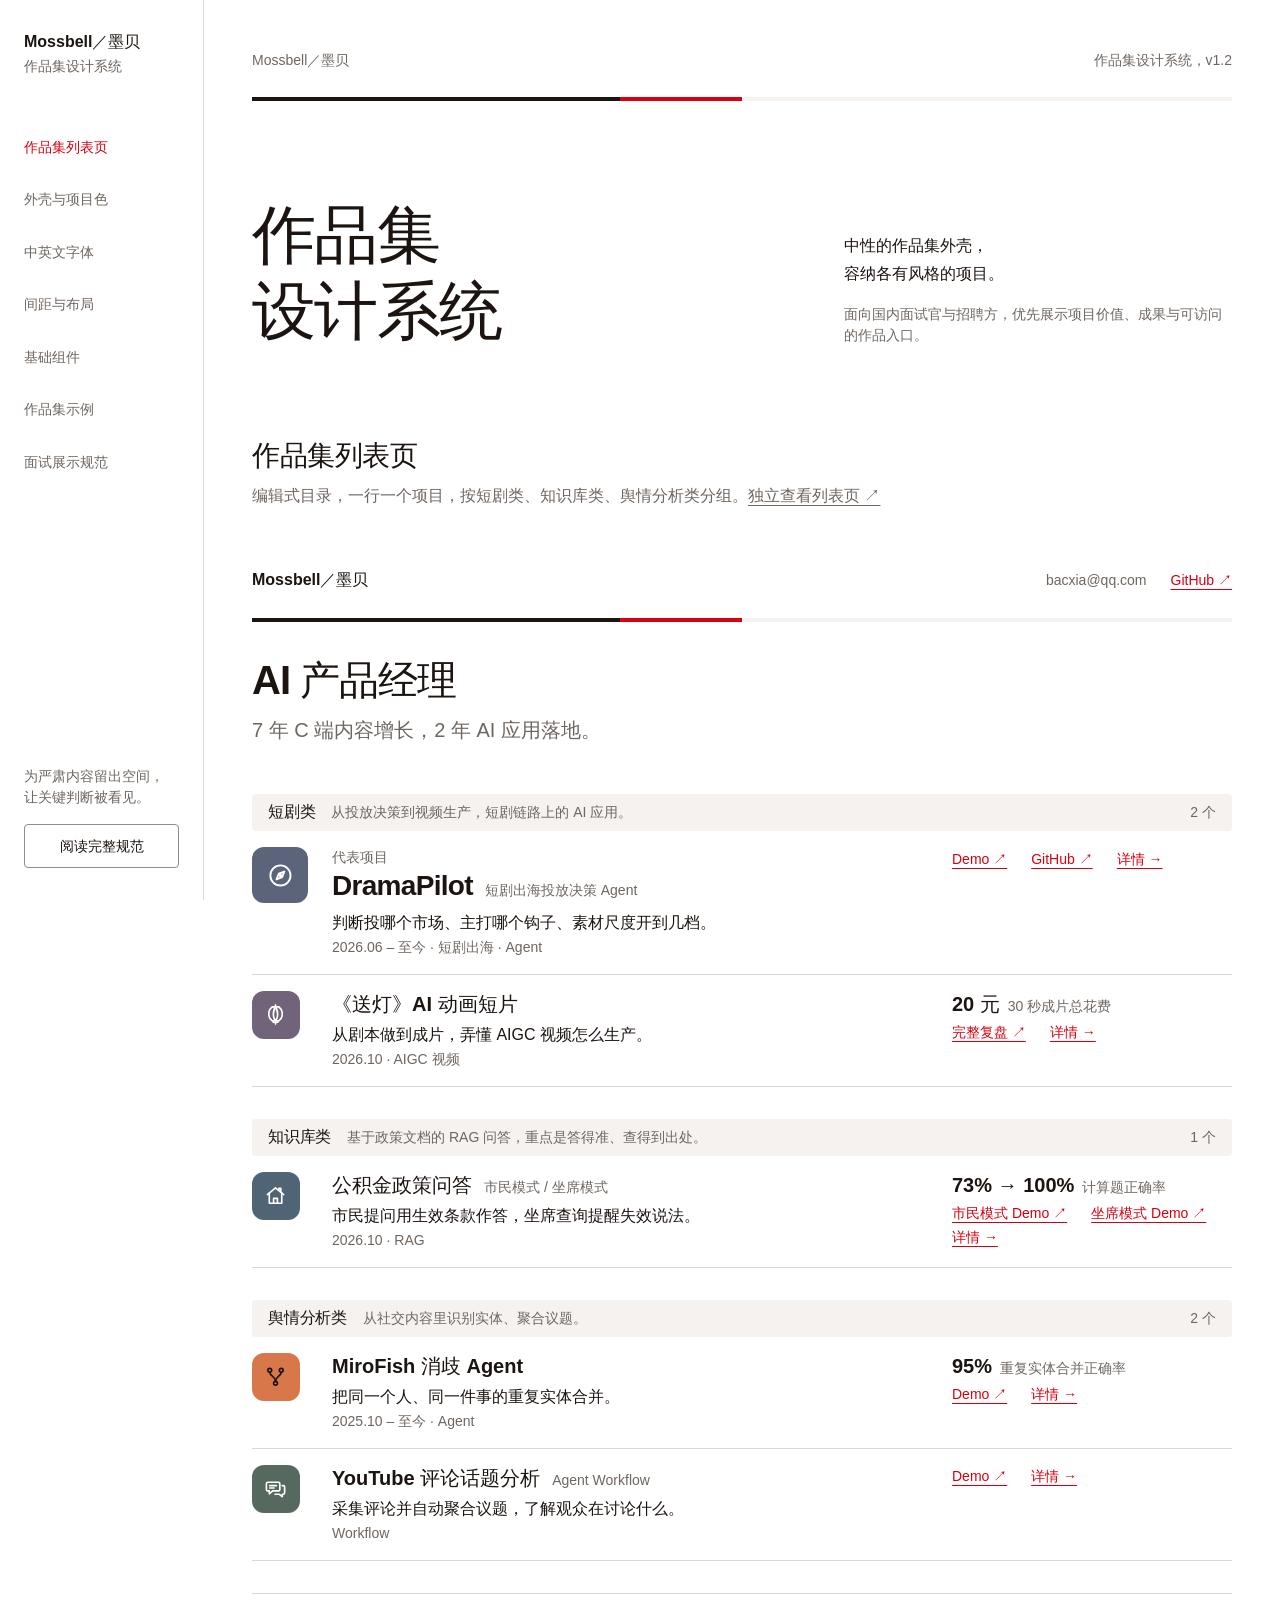
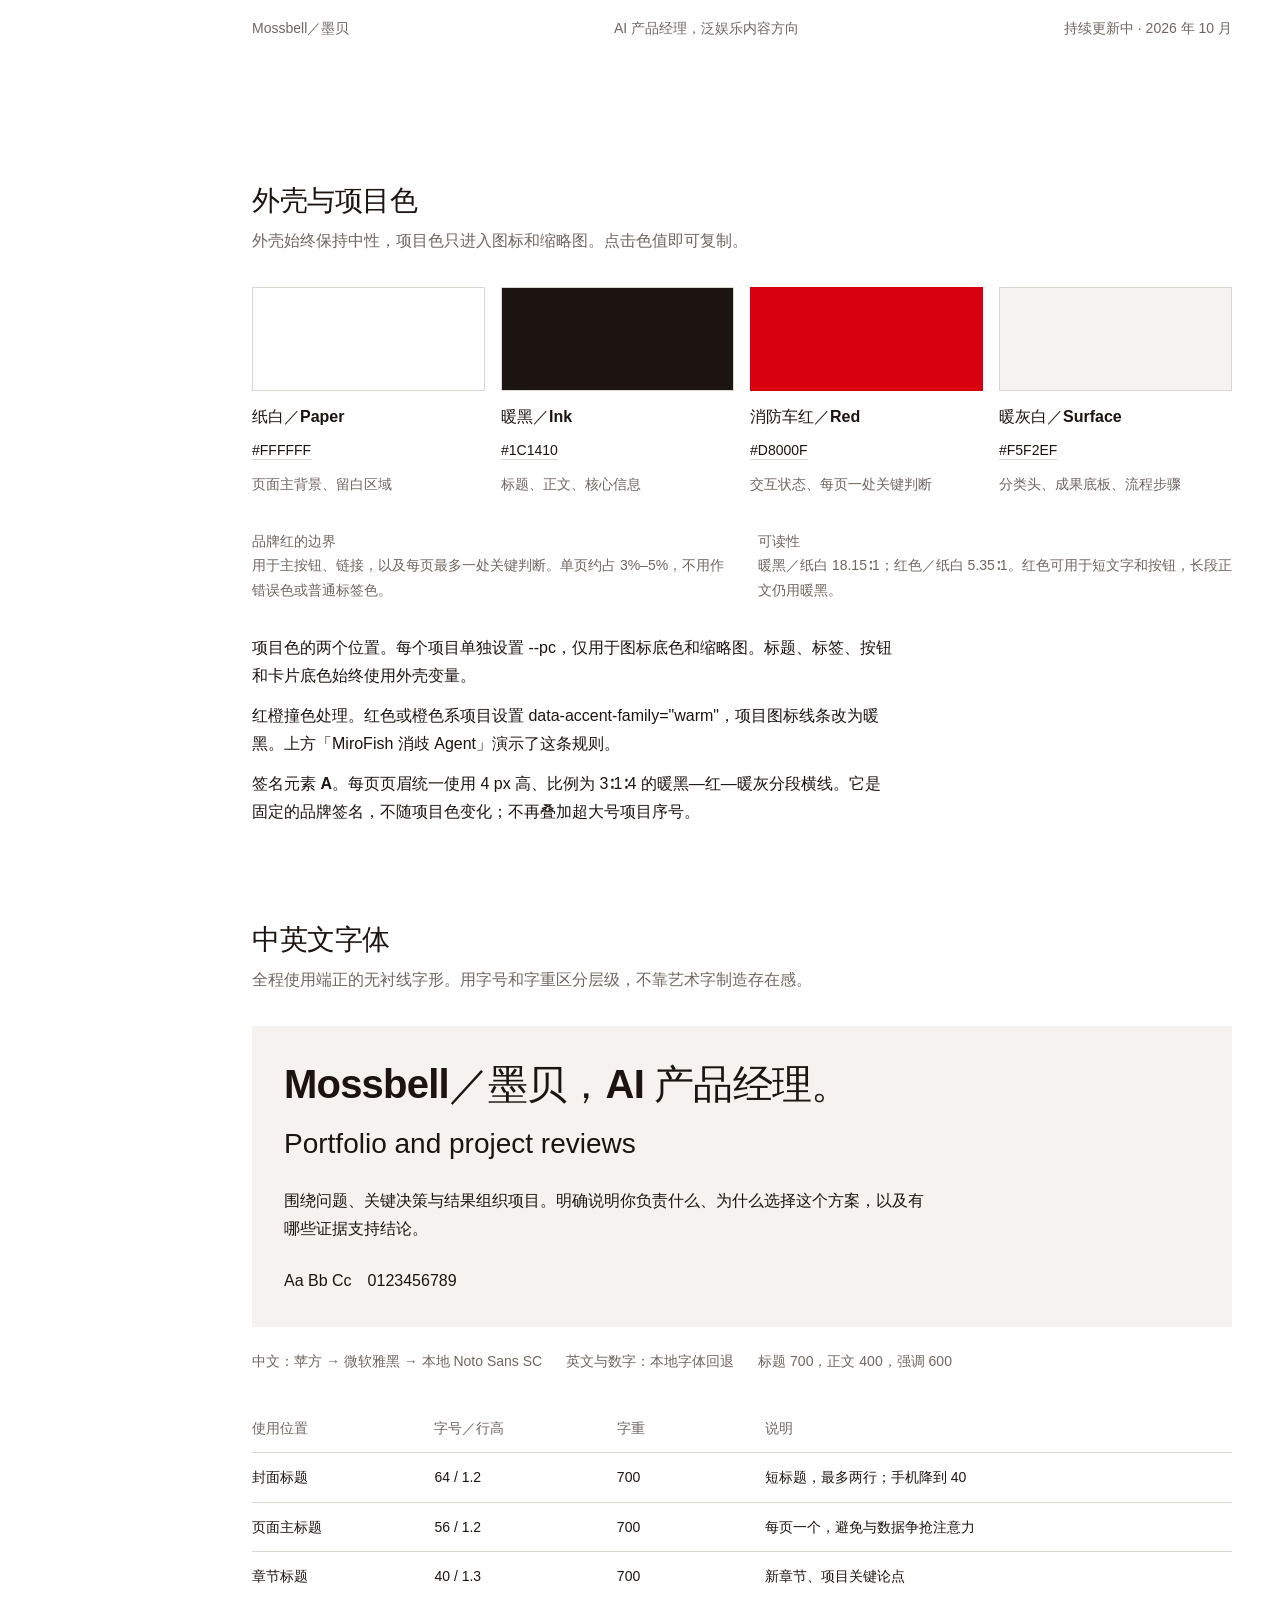
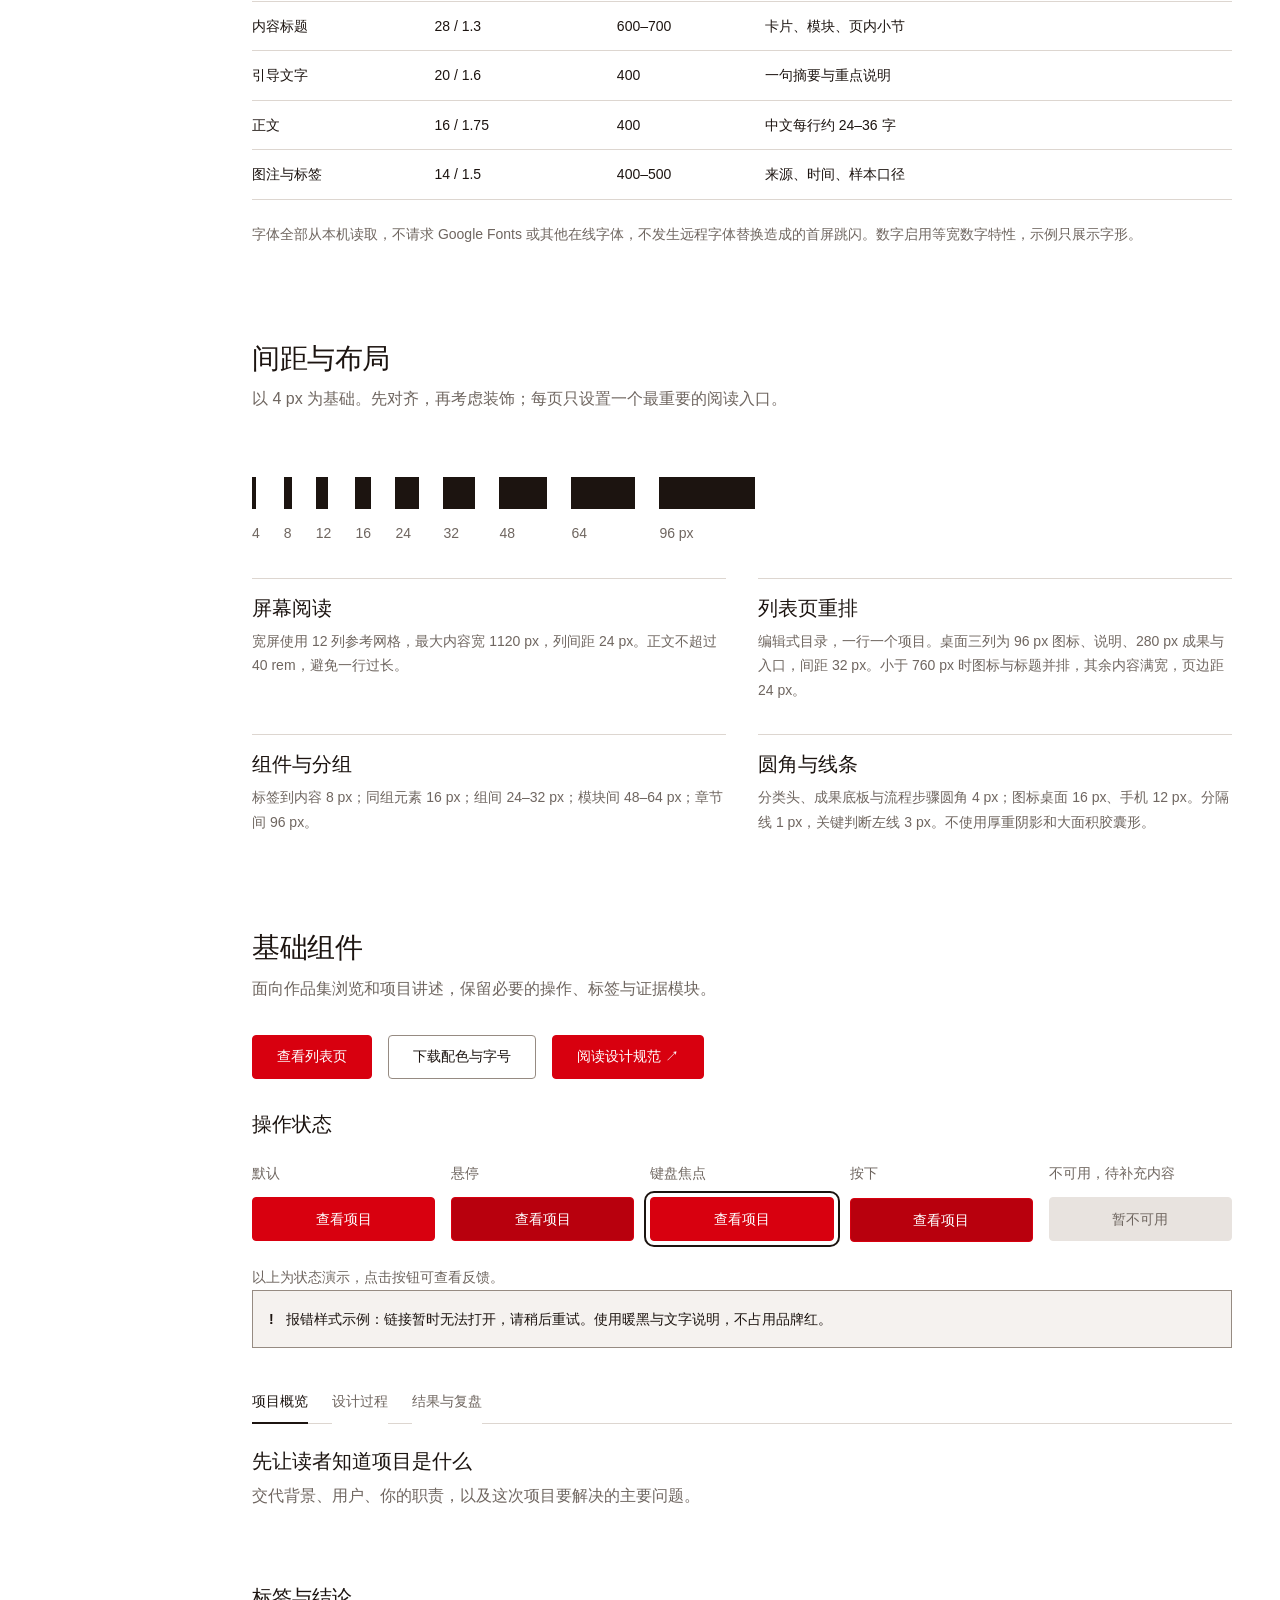
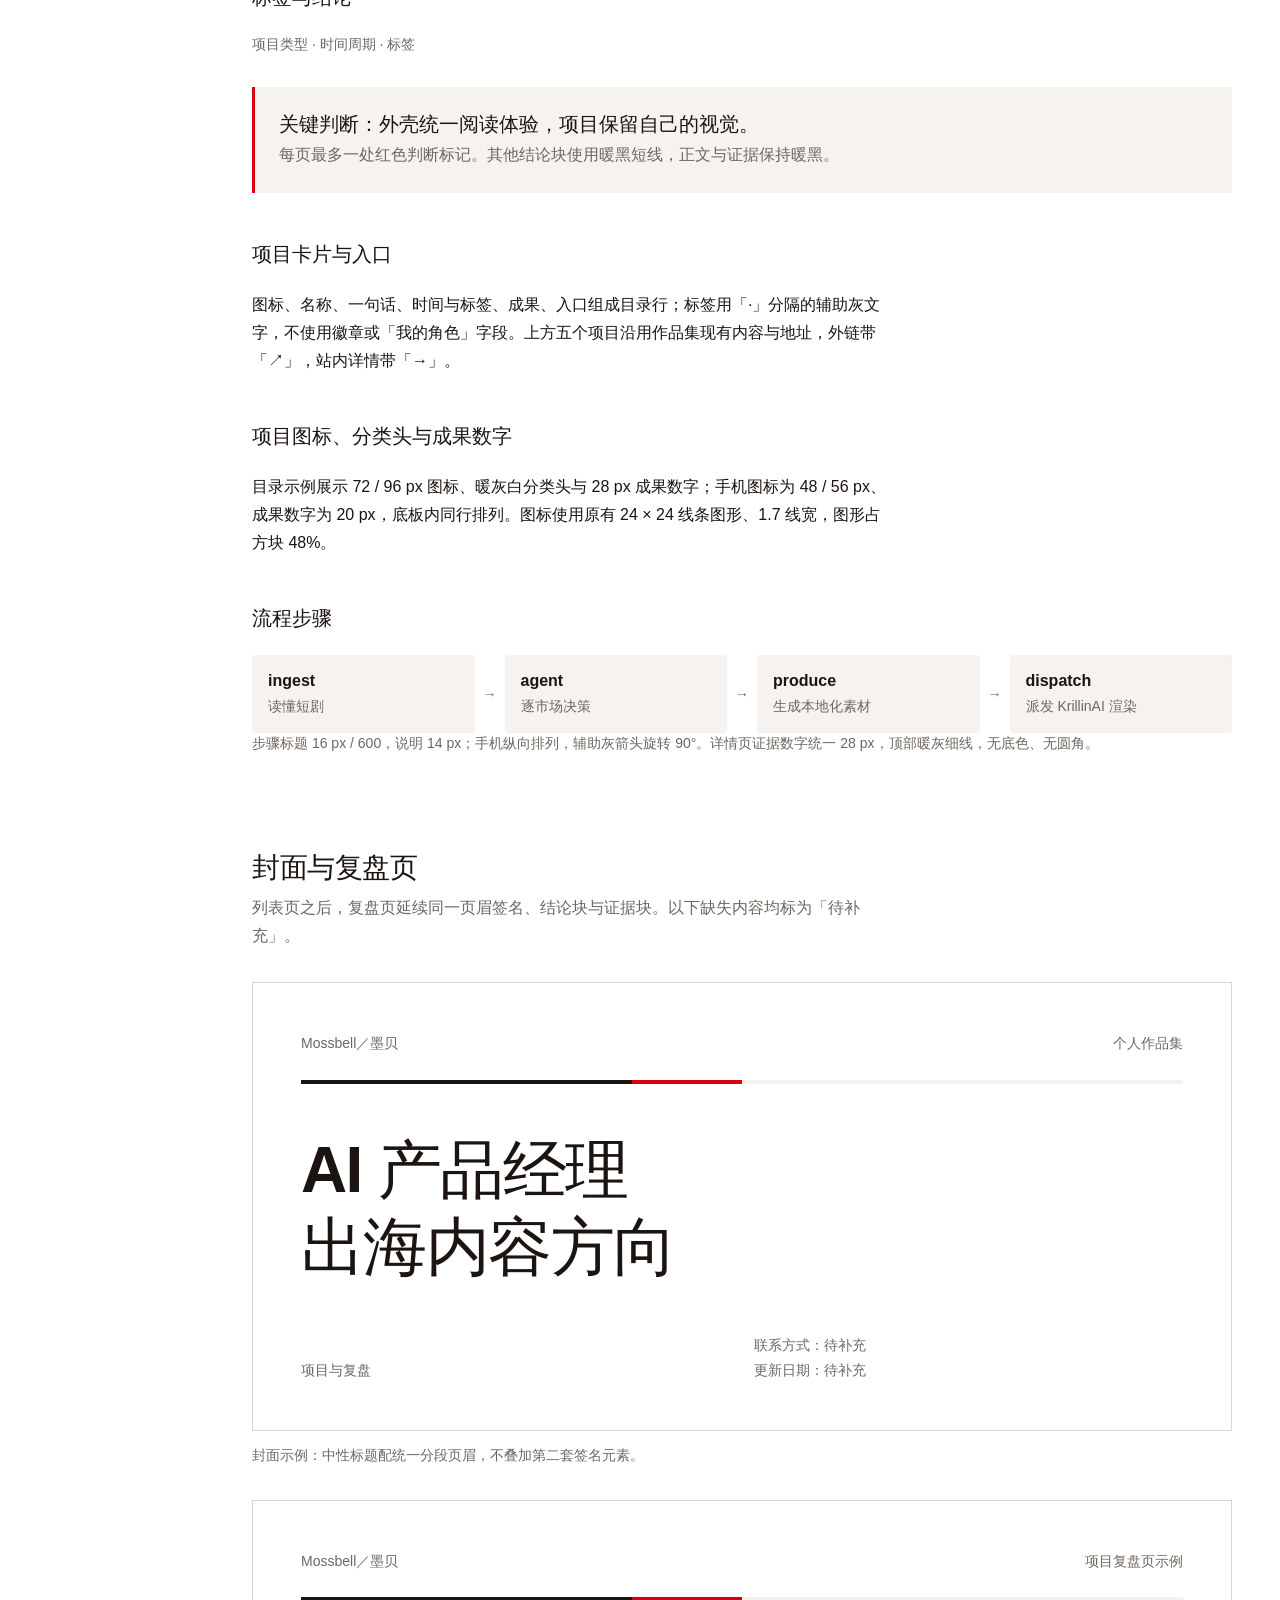
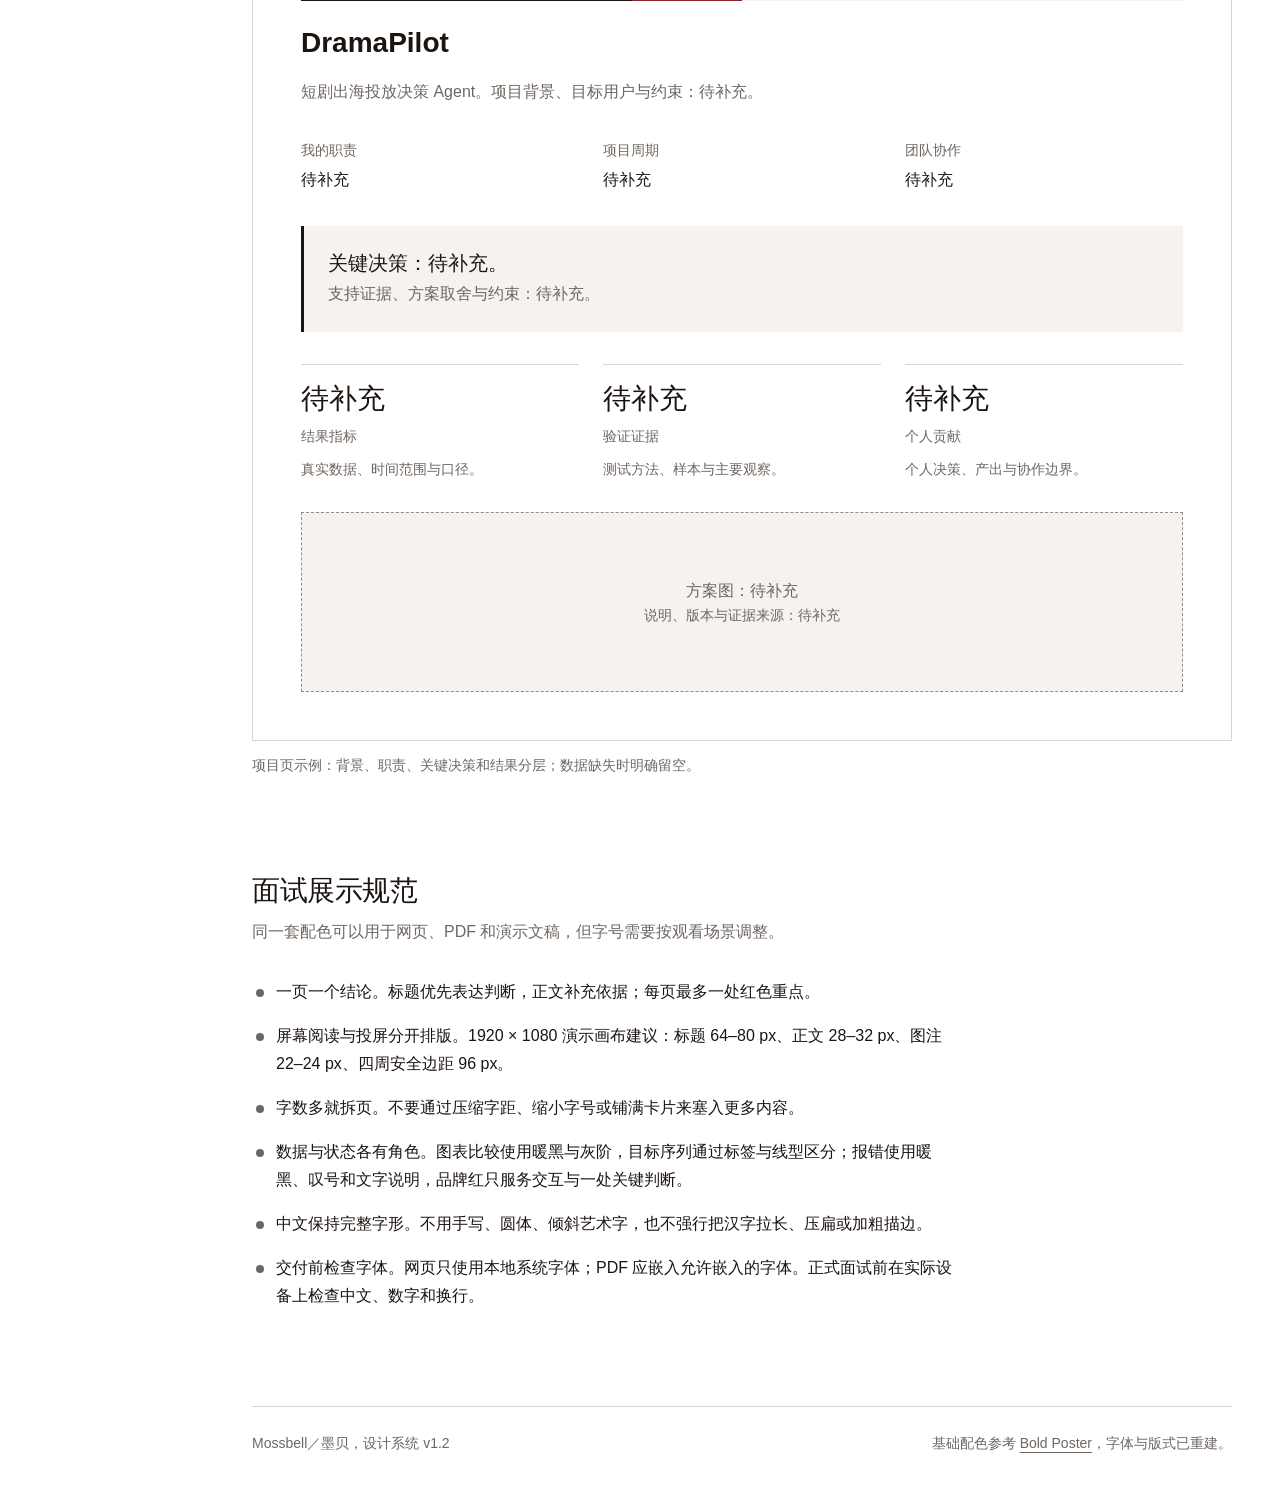
==== commit bcbef193: "主标题删去「做泛娱乐内容」 - 首页主标题改为「AI 产品经理」，分享描述（og:description）同步去掉这半句 - 设计系统示例页的主标题同步  Co-Authored-By: Claude" ====
--- a/design-system/index.html
+++ b/design-system/index.html
@@ -55,7 +55,7 @@
 
   <div id="view-home" data-view="home">
     <section class="portfolio-intro">
-      <h1 class="portfolio-headline"><span>AI 产品经理，</span><span>做泛娱乐内容。</span></h1>
+      <h1 class="portfolio-headline">AI 产品经理</h1>
       <p>7 年 C 端内容增长，2 年 AI 应用落地。</p>
     </section>
     <section class="project-group" id="projects">
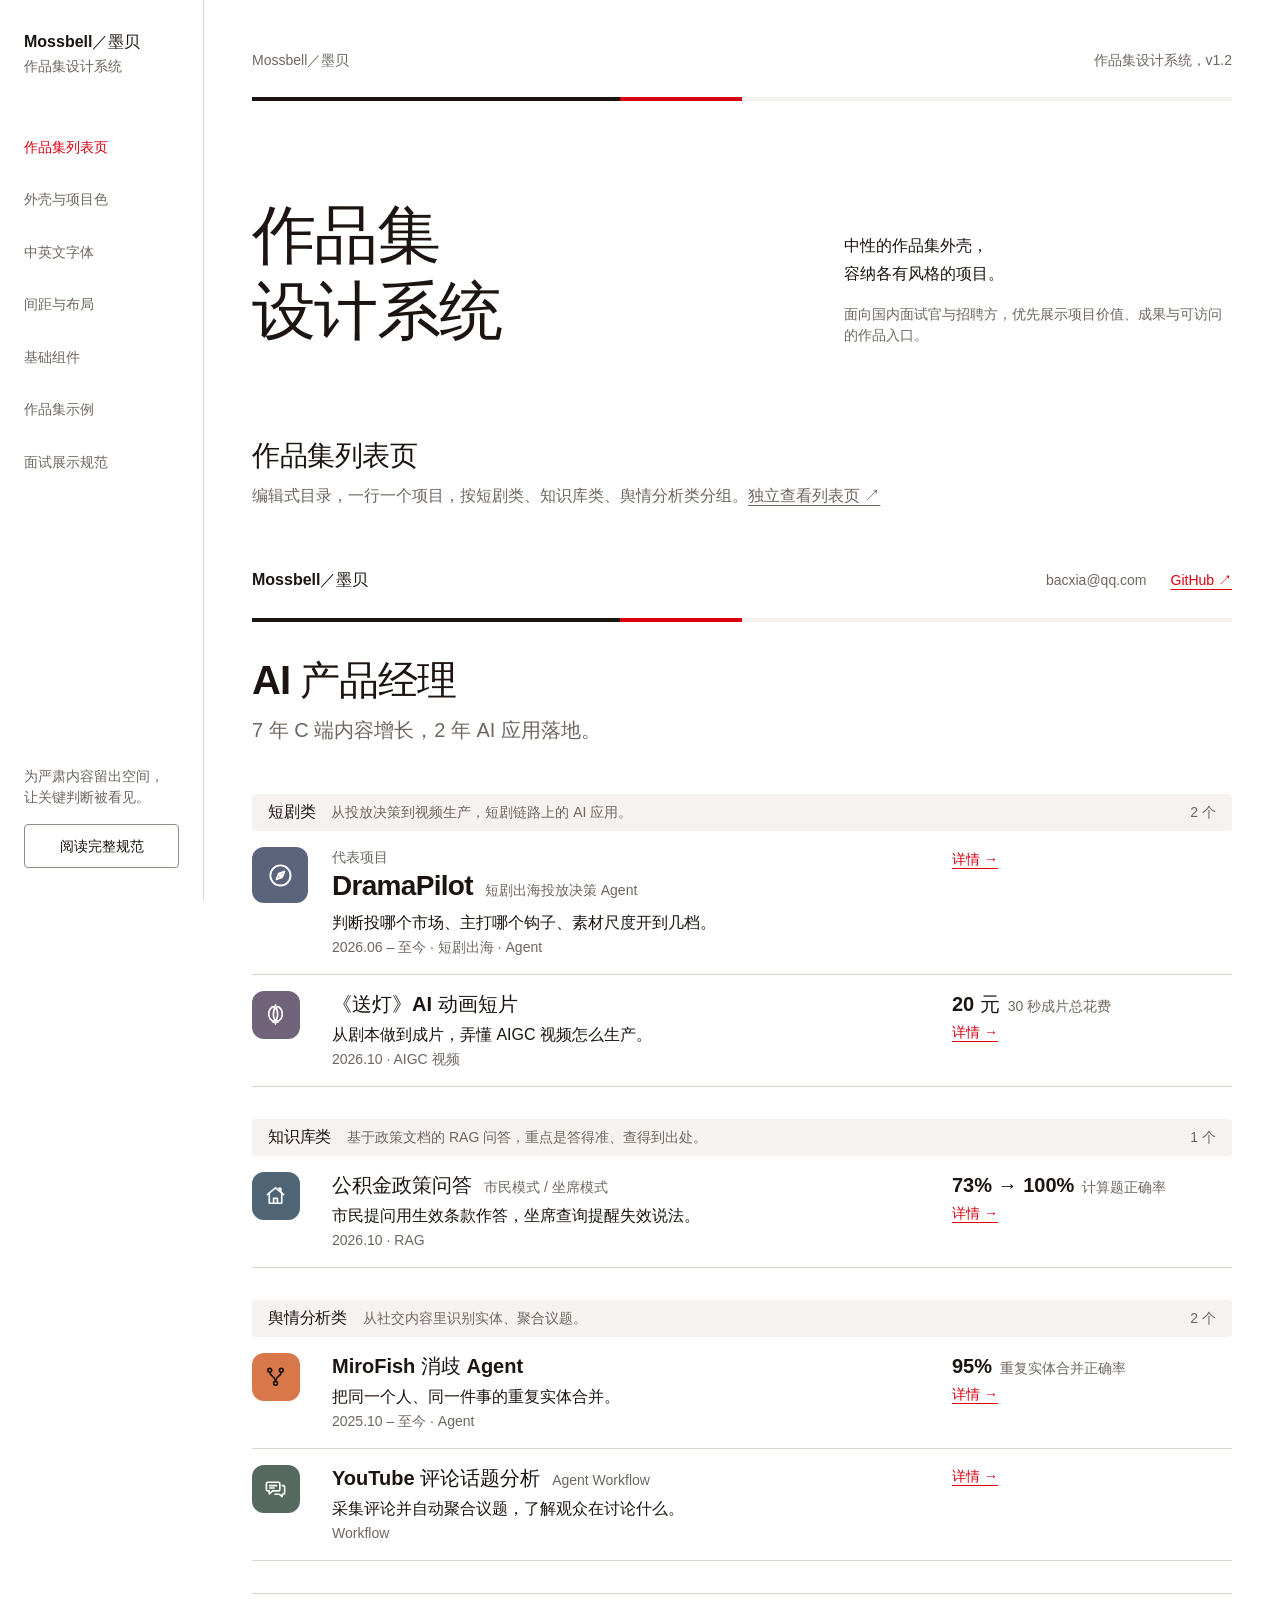
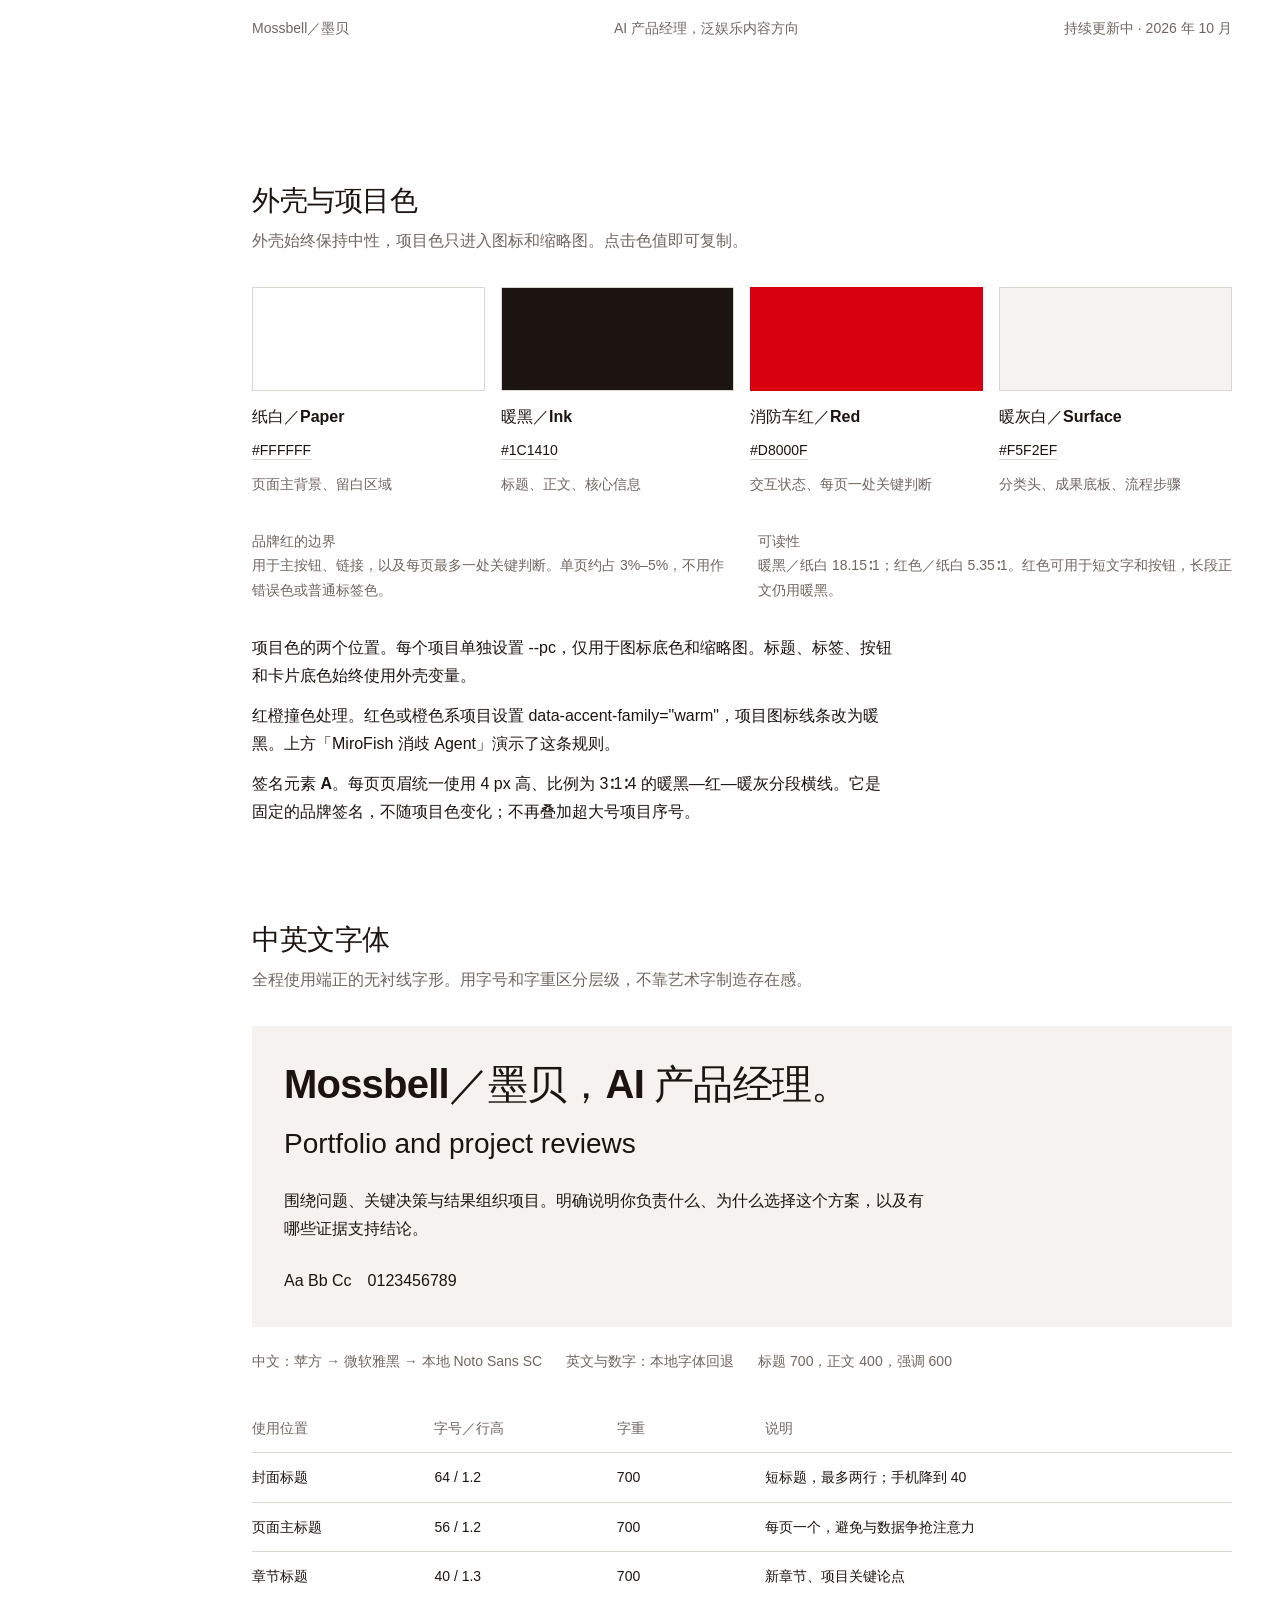
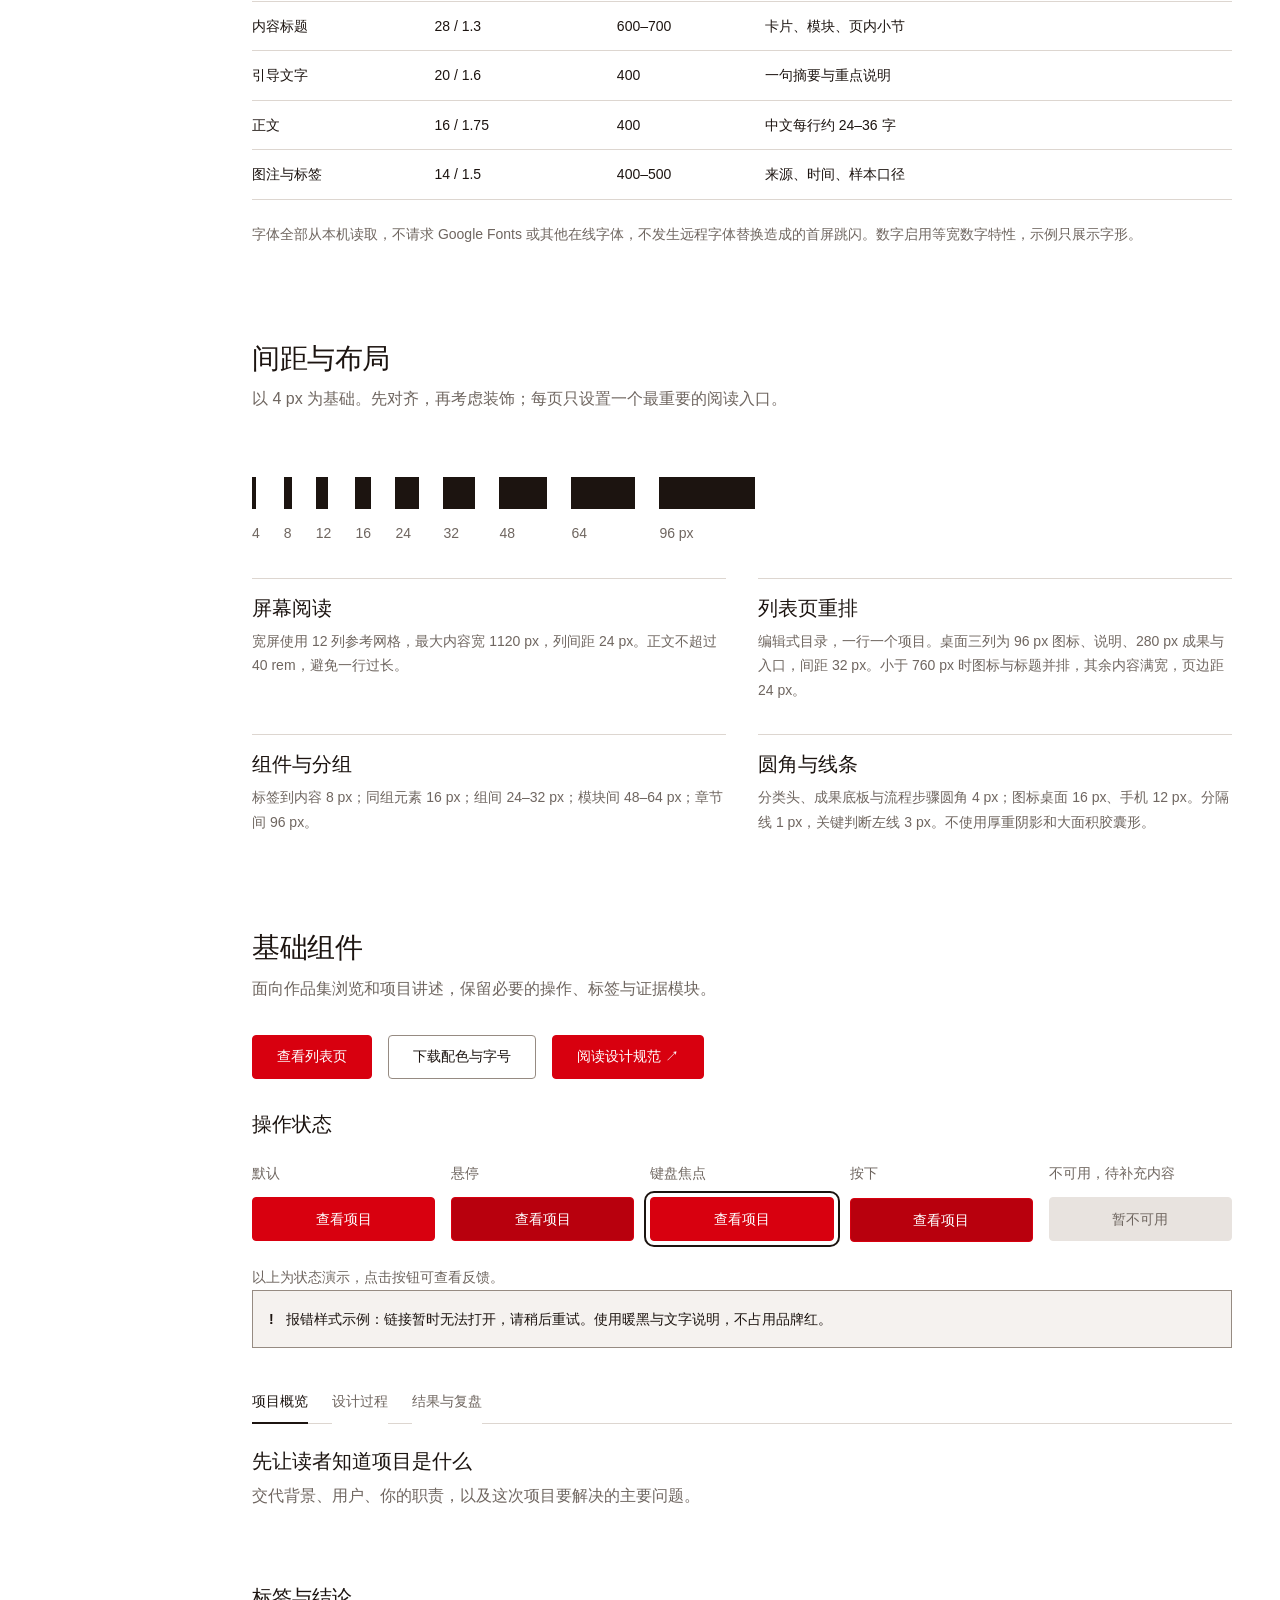
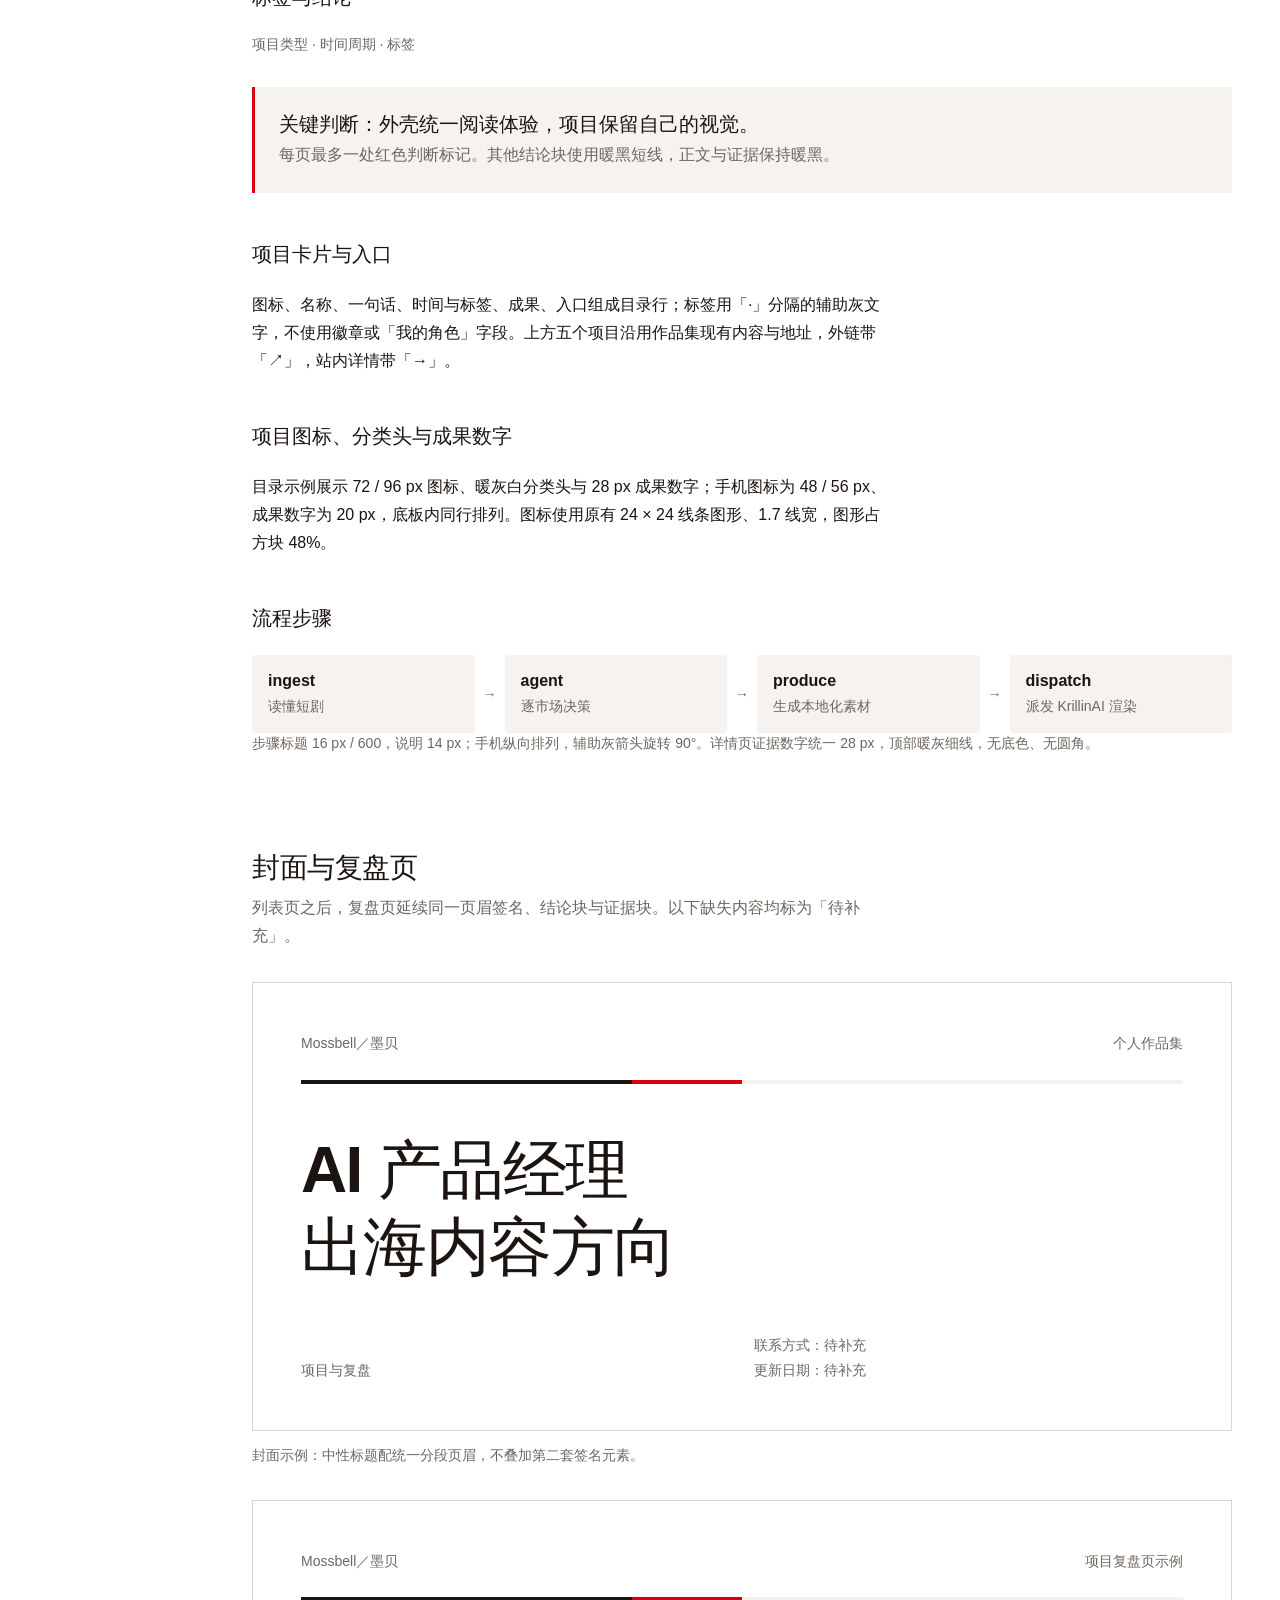
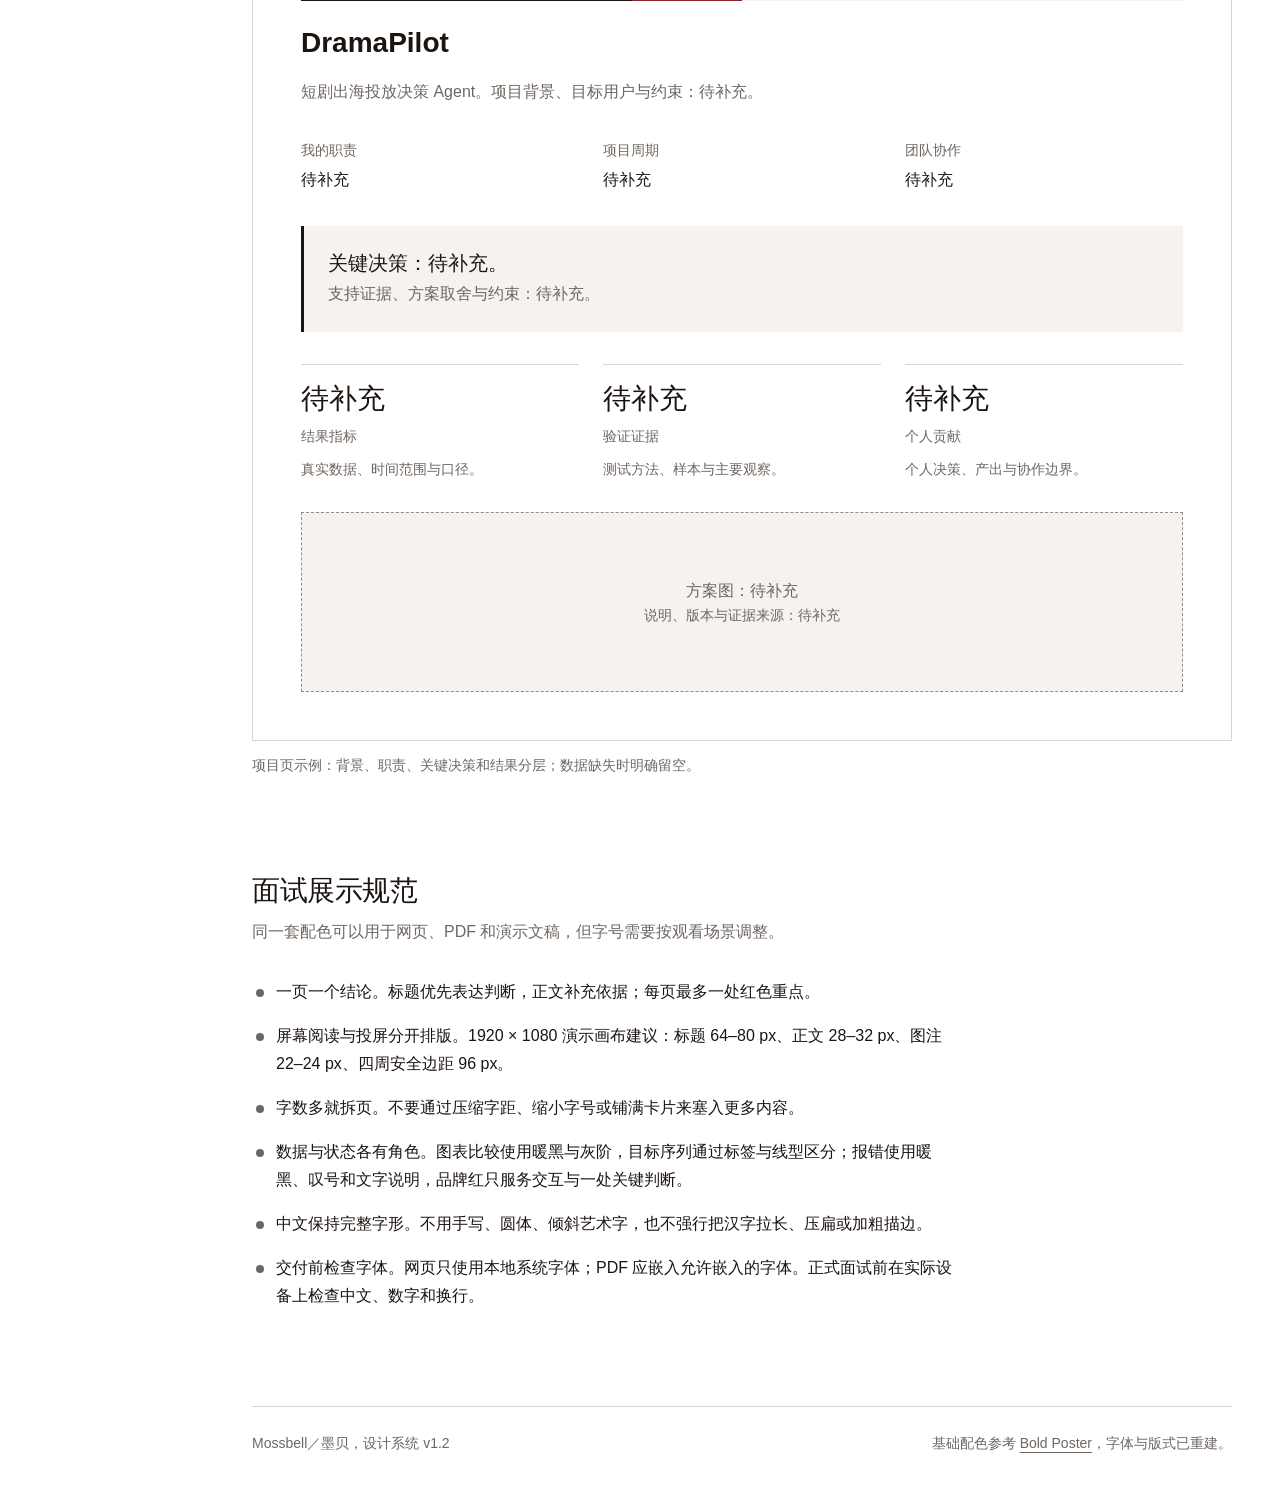
==== commit c793142c: "撤下《送灯》；首页每个项目只留一个入口「详情 →」 - 删除《送灯》AI 动画短片的列表行、详情页和路由，短剧类改为 1 个 - 首页去掉 Demo、GitHub、完整复盘等外链，每行只留「详情 →」" ====
--- a/design-system/index.html
+++ b/design-system/index.html
@@ -63,12 +63,12 @@
       <article class="project-card project-card--featured">
         <div class="project-head"><div class="project-icon" style="--pc:#5B647A" aria-hidden="true"><svg viewBox="0 0 24 24" fill="none" stroke="currentColor" stroke-width="1.7" stroke-linecap="round" stroke-linejoin="round"><circle cx="12" cy="12" r="9"/><path d="M15.5 8.5l-2 5-5 2 2-5z"/><circle cx="12" cy="12" r="0.6" fill="currentColor"/></svg></div><div class="project-titles"><p class="project-kicker">代表项目</p><h3 class="project-title"><a href="#dramapilot" data-open="dramapilot">DramaPilot</a></h3><p class="project-subtitle">短剧出海投放决策 Agent</p></div></div>
         <div class="project-body"><p class="project-value">判断投哪个市场、主打哪个钩子、素材尺度开到几档。</p><p class="project-tags">2026.06 – 至今 · 短剧出海 · Agent</p></div>
-        <div class="project-side"><div class="project-actions"><a class="project-link" href="https://bacxia-web.github.io/dramapilot/" target="_blank" rel="noopener noreferrer">Demo ↗</a><a class="project-link" href="https://github.com/bacxia-web/dramapilot" target="_blank" rel="noopener noreferrer">GitHub ↗</a><a class="project-link" href="#dramapilot" data-open="dramapilot">详情 →</a></div></div>
+        <div class="project-side"><div class="project-actions"><a class="project-link" href="#dramapilot" data-open="dramapilot">详情 →</a></div></div>
       </article>
       <article class="project-card">
         <div class="project-head"><div class="project-icon" style="--pc:#716379" aria-hidden="true"><svg viewBox="0 0 24 24" fill="none" stroke="currentColor" stroke-width="1.7" stroke-linecap="round" stroke-linejoin="round"><path d="M12 2v2"/><path d="M8.5 4h7"/><path d="M8.5 4.5C6 6 5 8.5 5 11.5s1 5.5 3.5 7h7c2.5-1.5 3.5-4 3.5-7s-1-5.5-3.5-7"/><path d="M12 4.5c-1.6 1.6-2.2 4-2.2 7s.6 5.4 2.2 7c1.6-1.6 2.2-4 2.2-7s-.6-5.4-2.2-7z"/><path d="M9.5 18.5v1.5h5v-1.5"/><path d="M12 20v2"/></svg></div><div class="project-titles"><h3 class="project-title"><a href="#songdeng" data-open="songdeng">《送灯》AI 动画短片</a></h3></div></div>
         <div class="project-body"><p class="project-value">从剧本做到成片，弄懂 AIGC 视频怎么生产。</p><p class="project-tags">2026.10 · AIGC 视频</p></div>
-        <div class="project-side"><div class="project-metric"><b>20 元</b><span>30 秒成片总花费</span></div><div class="project-actions"><a class="project-link" href="https://claude.ai/artifact/AKAkkeycY9Vz9piFeL1i35" target="_blank" rel="noopener noreferrer">完整复盘 ↗</a><a class="project-link" href="#songdeng" data-open="songdeng">详情 →</a></div></div>
+        <div class="project-side"><div class="project-metric"><b>20 元</b><span>30 秒成片总花费</span></div><div class="project-actions"><a class="project-link" href="#songdeng" data-open="songdeng">详情 →</a></div></div>
       </article>
     </section>
 
@@ -77,7 +77,7 @@
       <article class="project-card">
         <div class="project-head"><div class="project-icon" style="--pc:#4F6475" aria-hidden="true"><svg viewBox="0 0 24 24" fill="none" stroke="currentColor" stroke-width="1.7" stroke-linecap="round" stroke-linejoin="round"><path d="M3.5 11L12 4l8.5 7"/><path d="M5.5 9.5V20h13V9.5"/><path d="M10 20v-5h4v5"/><path d="M15.5 6.2V4.5h2v3.3"/></svg></div><div class="project-titles"><h3 class="project-title"><a href="#housing-fund" data-open="housing-fund">公积金政策问答</a></h3><p class="project-subtitle">市民模式 / 坐席模式</p></div></div>
         <div class="project-body"><p class="project-value">市民提问用生效条款作答，坐席查询提醒失效说法。</p><p class="project-tags">2026.10 · RAG</p></div>
-        <div class="project-side"><div class="project-metric"><b>73% → 100%</b><span>计算题正确率</span></div><div class="project-actions"><a class="project-link" href="https://udify.app/chat/VSRTF28HFS4vVqmw" target="_blank" rel="noopener noreferrer">市民模式 Demo ↗</a><a class="project-link" href="https://udify.app/chat/d6lBpDCqiYpZsMNn" target="_blank" rel="noopener noreferrer">坐席模式 Demo ↗</a><a class="project-link" href="#housing-fund" data-open="housing-fund">详情 →</a></div></div>
+        <div class="project-side"><div class="project-metric"><b>73% → 100%</b><span>计算题正确率</span></div><div class="project-actions"><a class="project-link" href="#housing-fund" data-open="housing-fund">详情 →</a></div></div>
       </article>
     </section>
 
@@ -86,12 +86,12 @@
       <article class="project-card" data-accent-family="warm">
         <div class="project-head"><div class="project-icon" style="--pc:#D8784A" aria-hidden="true"><svg viewBox="0 0 24 24" fill="none" stroke="currentColor" stroke-width="1.7" stroke-linecap="round" stroke-linejoin="round"><circle cx="6" cy="5.5" r="2"/><circle cx="18" cy="5.5" r="2"/><circle cx="12" cy="19" r="2"/><path d="M6 7.5c0 4 6 4.5 6 9.5"/><path d="M18 7.5c0 4-6 4.5-6 9.5"/></svg></div><div class="project-titles"><h3 class="project-title"><a href="#mirofish" data-open="mirofish">MiroFish 消歧 Agent</a></h3></div></div>
         <div class="project-body"><p class="project-value">把同一个人、同一件事的重复实体合并。</p><p class="project-tags">2025.10 – 至今 · Agent</p></div>
-        <div class="project-side"><div class="project-metric"><b>95%</b><span>重复实体合并正确率</span></div><div class="project-actions"><a class="project-link" href="https://bit.ly/mirofish-demo" target="_blank" rel="noopener noreferrer">Demo ↗</a><a class="project-link" href="#mirofish" data-open="mirofish">详情 →</a></div></div>
+        <div class="project-side"><div class="project-metric"><b>95%</b><span>重复实体合并正确率</span></div><div class="project-actions"><a class="project-link" href="#mirofish" data-open="mirofish">详情 →</a></div></div>
       </article>
       <article class="project-card">
         <div class="project-head"><div class="project-icon" style="--pc:#55695F" aria-hidden="true"><svg viewBox="0 0 24 24" fill="none" stroke="currentColor" stroke-width="1.7" stroke-linecap="round" stroke-linejoin="round"><path d="M4 5.5h11a1.5 1.5 0 0 1 1.5 1.5v6A1.5 1.5 0 0 1 15 14.5H9l-3.5 3v-3H4A1.5 1.5 0 0 1 2.5 13V7A1.5 1.5 0 0 1 4 5.5z"/><path d="M19 9h1A1.5 1.5 0 0 1 21.5 10.5v6A1.5 1.5 0 0 1 20 18h-1v2.5L16 18h-4.5"/><path d="M6 9h7M6 11.5h4.5"/></svg></div><div class="project-titles"><h3 class="project-title"><a href="#youtube" data-open="youtube">YouTube 评论话题分析</a></h3><p class="project-subtitle">Agent Workflow</p></div></div>
         <div class="project-body"><p class="project-value">采集评论并自动聚合议题，了解观众在讨论什么。</p><p class="project-tags">Workflow</p></div>
-        <div class="project-side"><div class="project-actions"><a class="project-link" href="https://bit.ly/ytb-insight" target="_blank" rel="noopener noreferrer">Demo ↗</a><a class="project-link" href="#youtube" data-open="youtube">详情 →</a></div></div>
+        <div class="project-side"><div class="project-actions"><a class="project-link" href="#youtube" data-open="youtube">详情 →</a></div></div>
       </article>
     </section>
 
